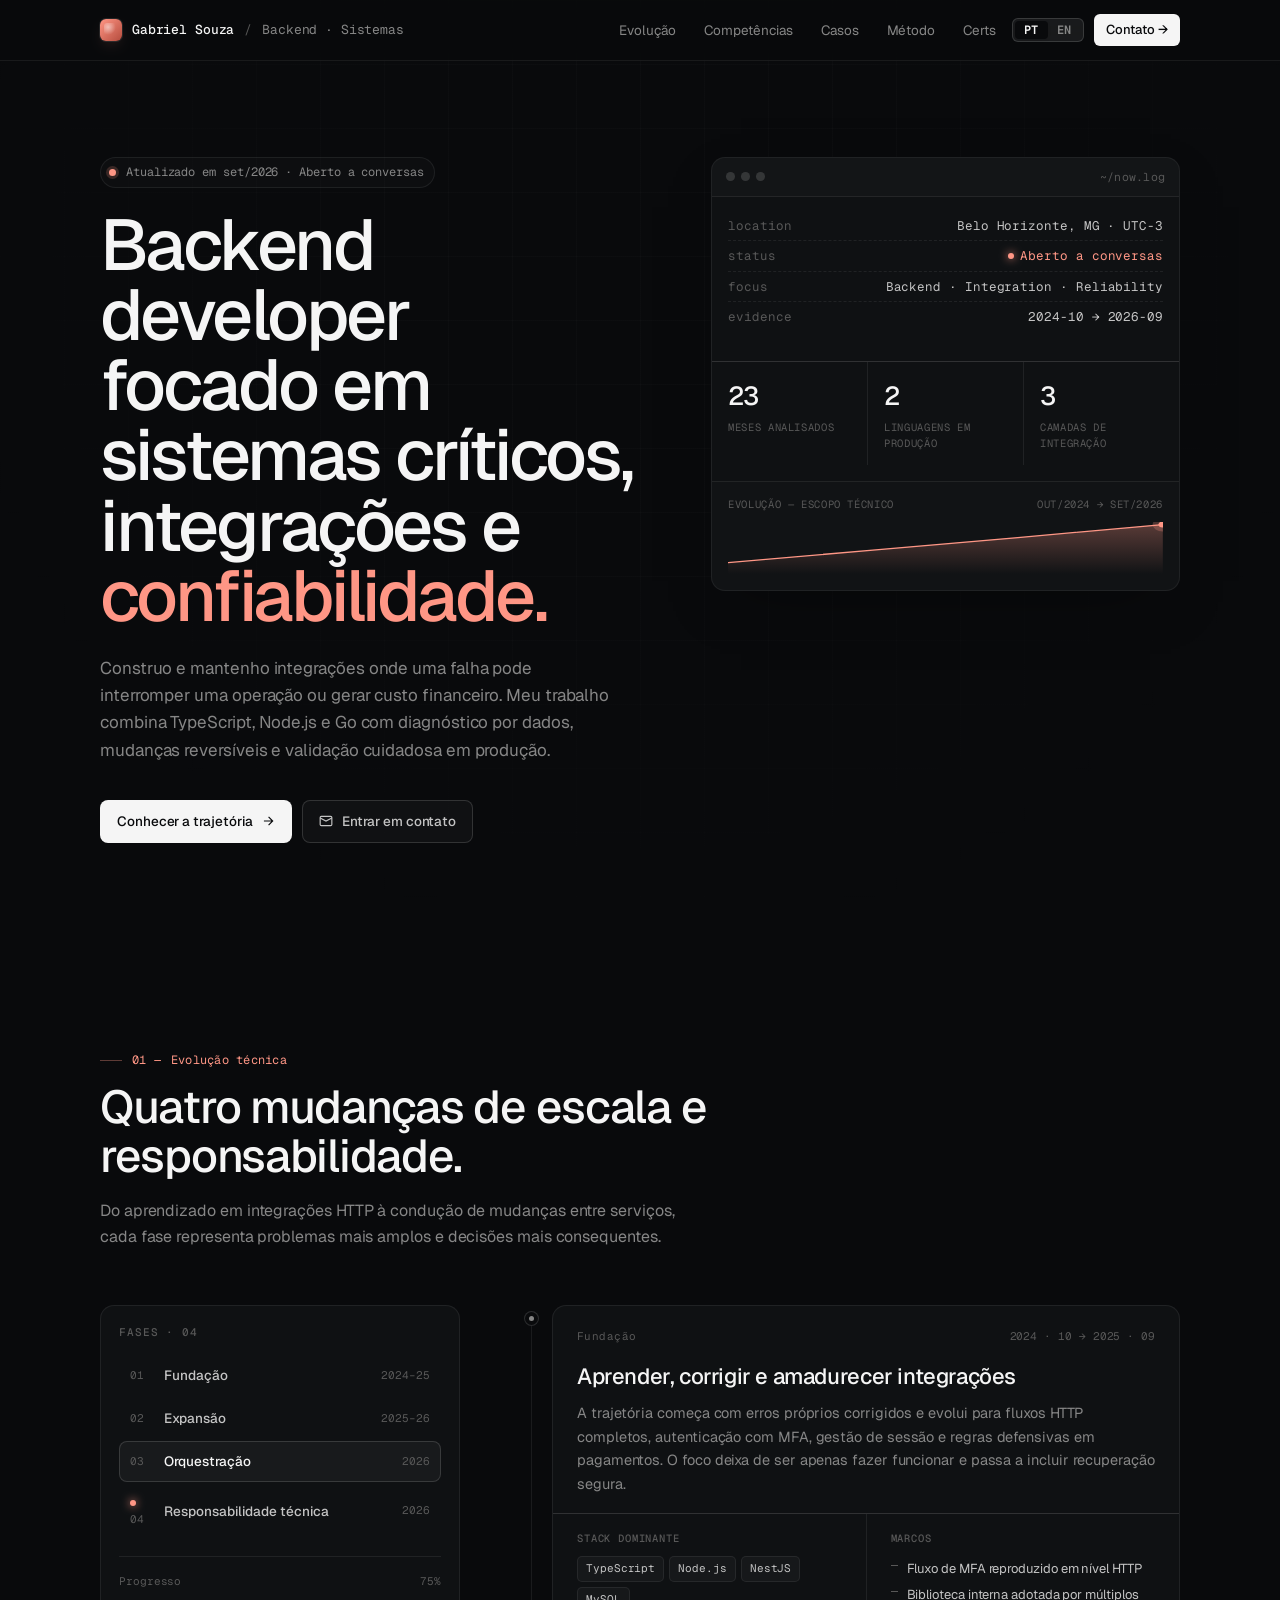
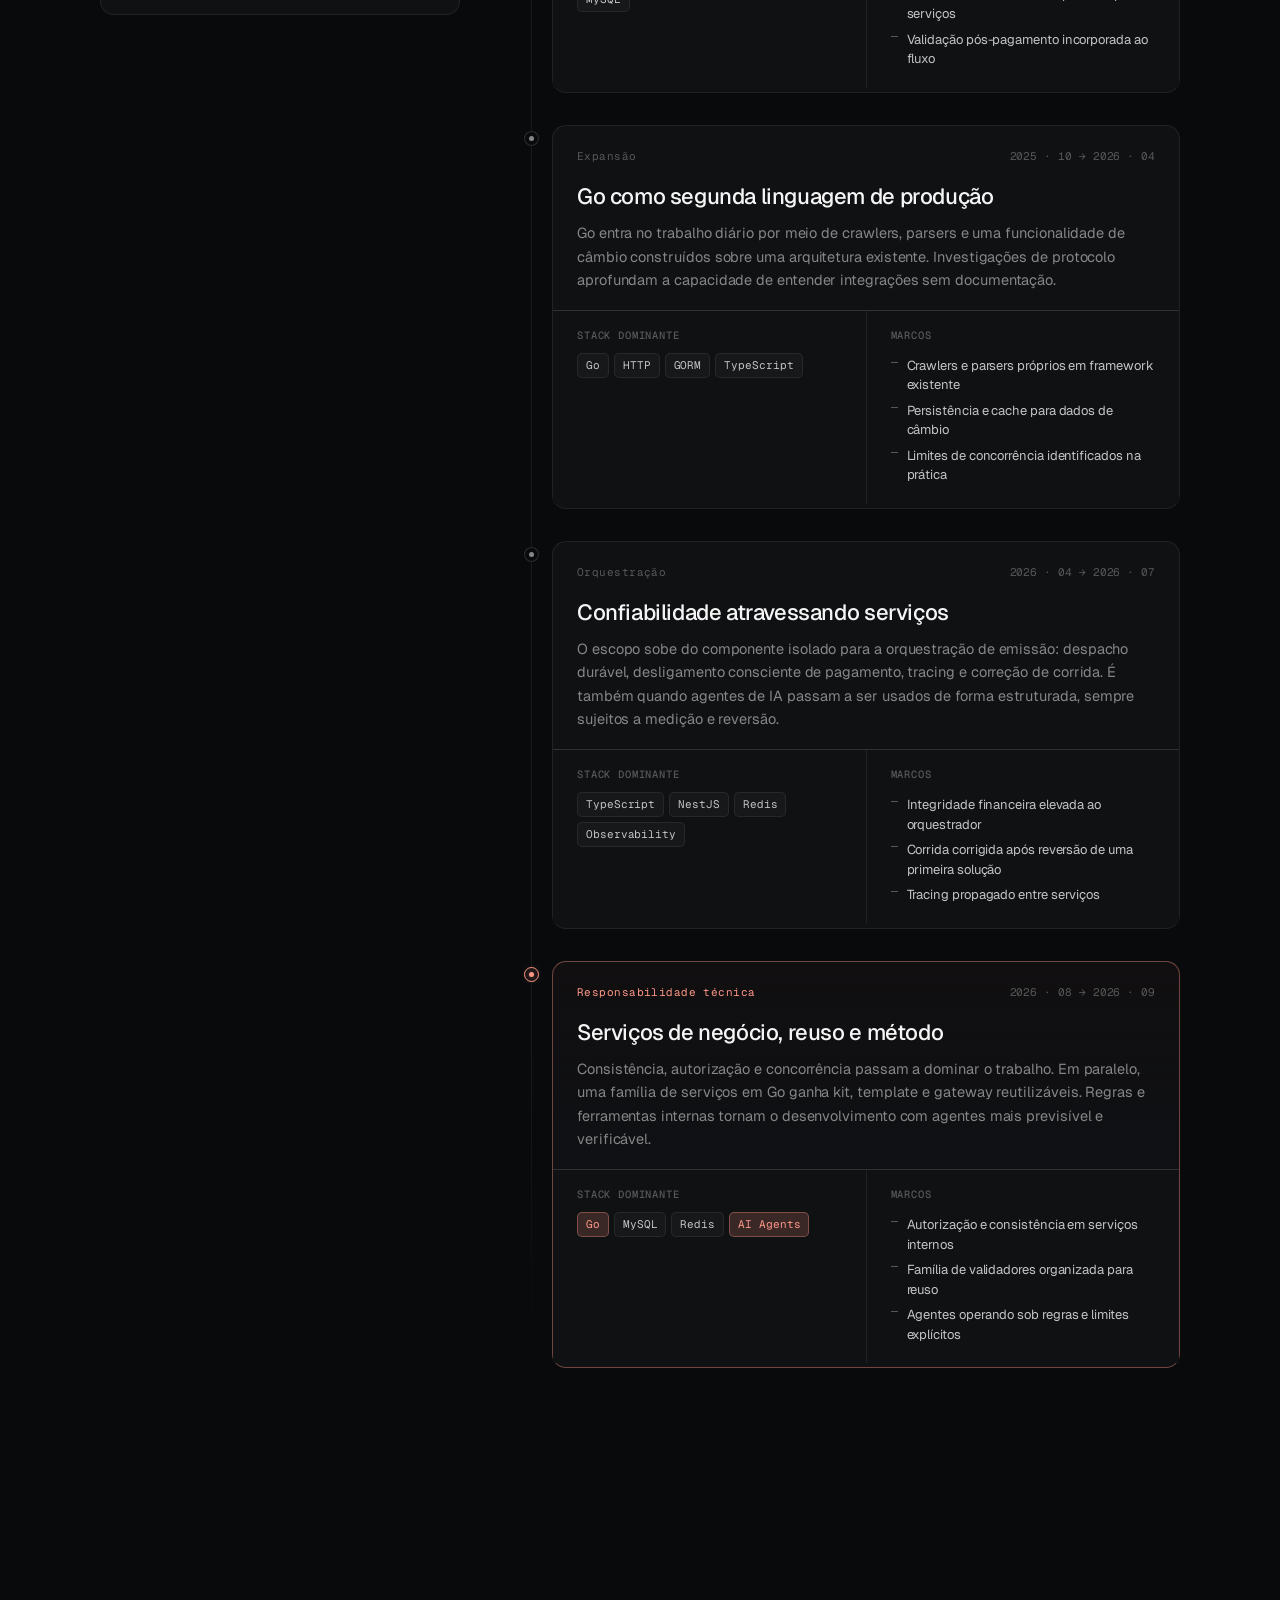
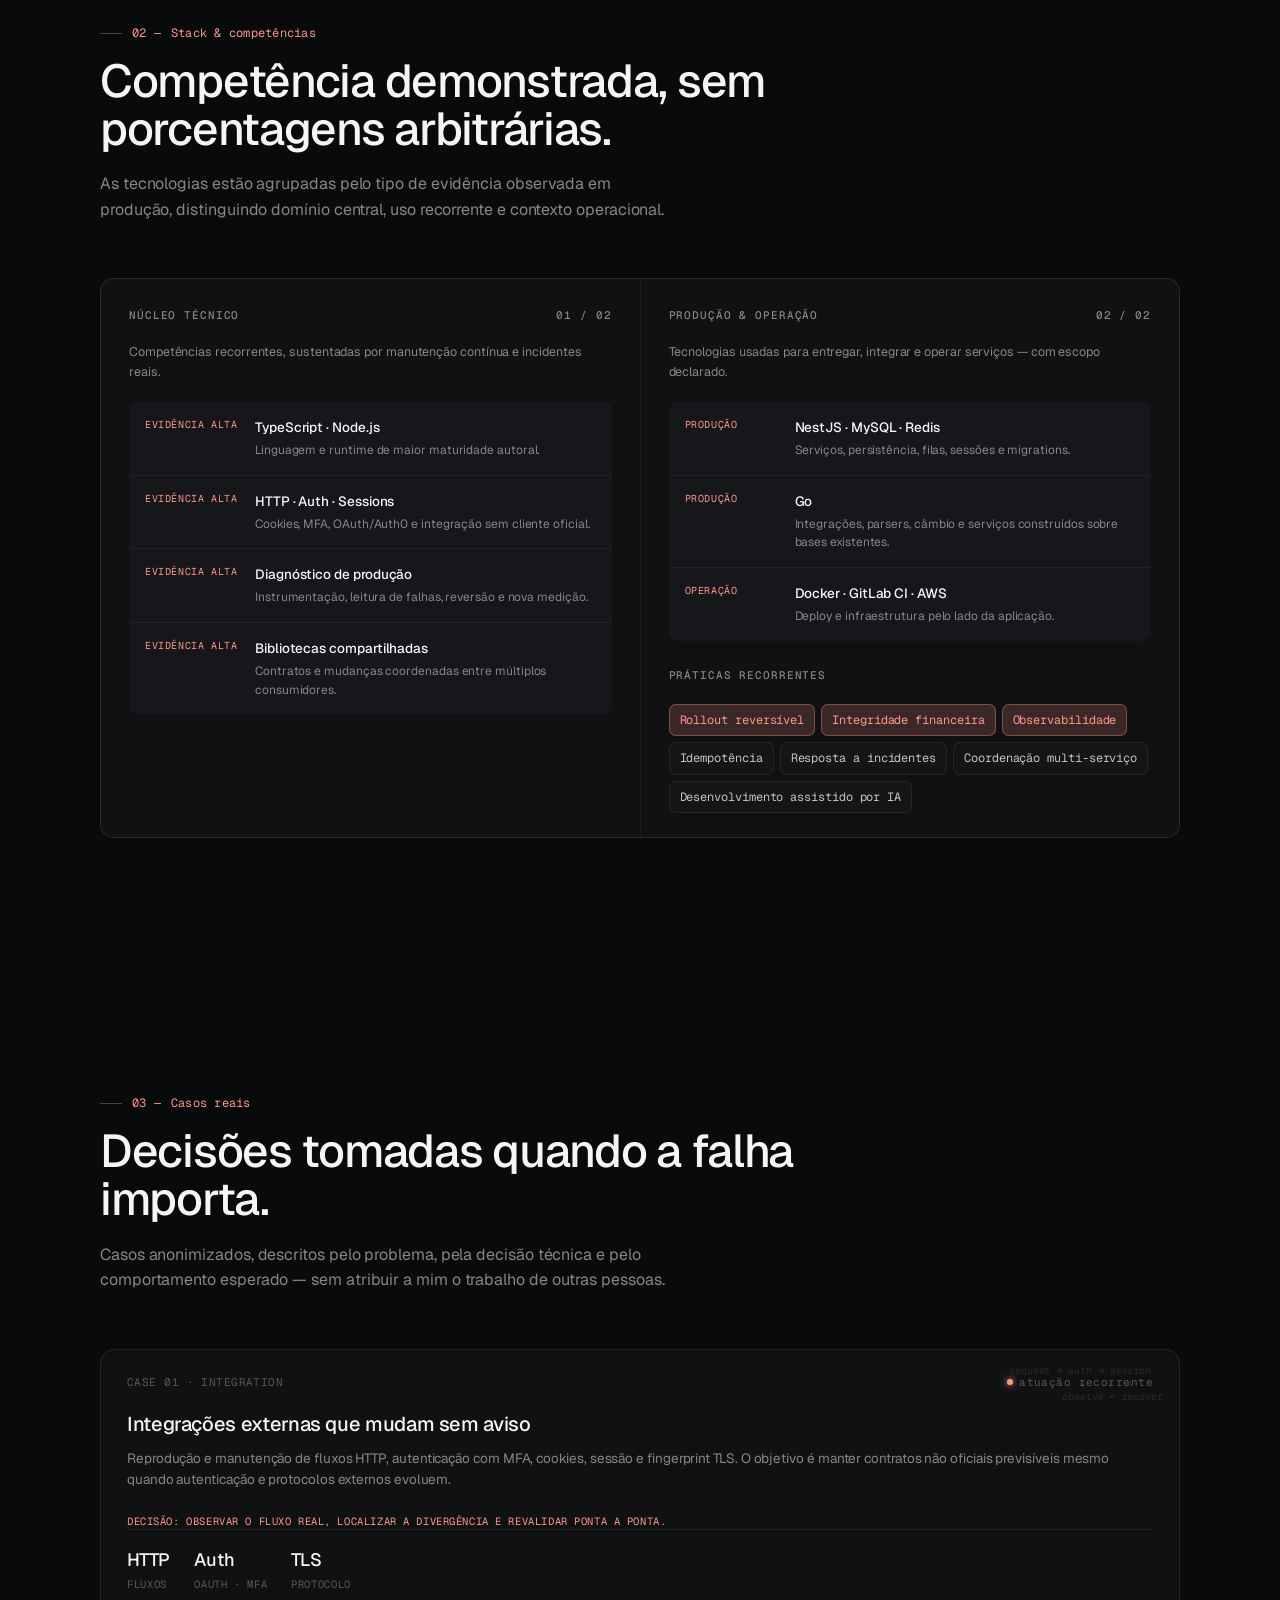
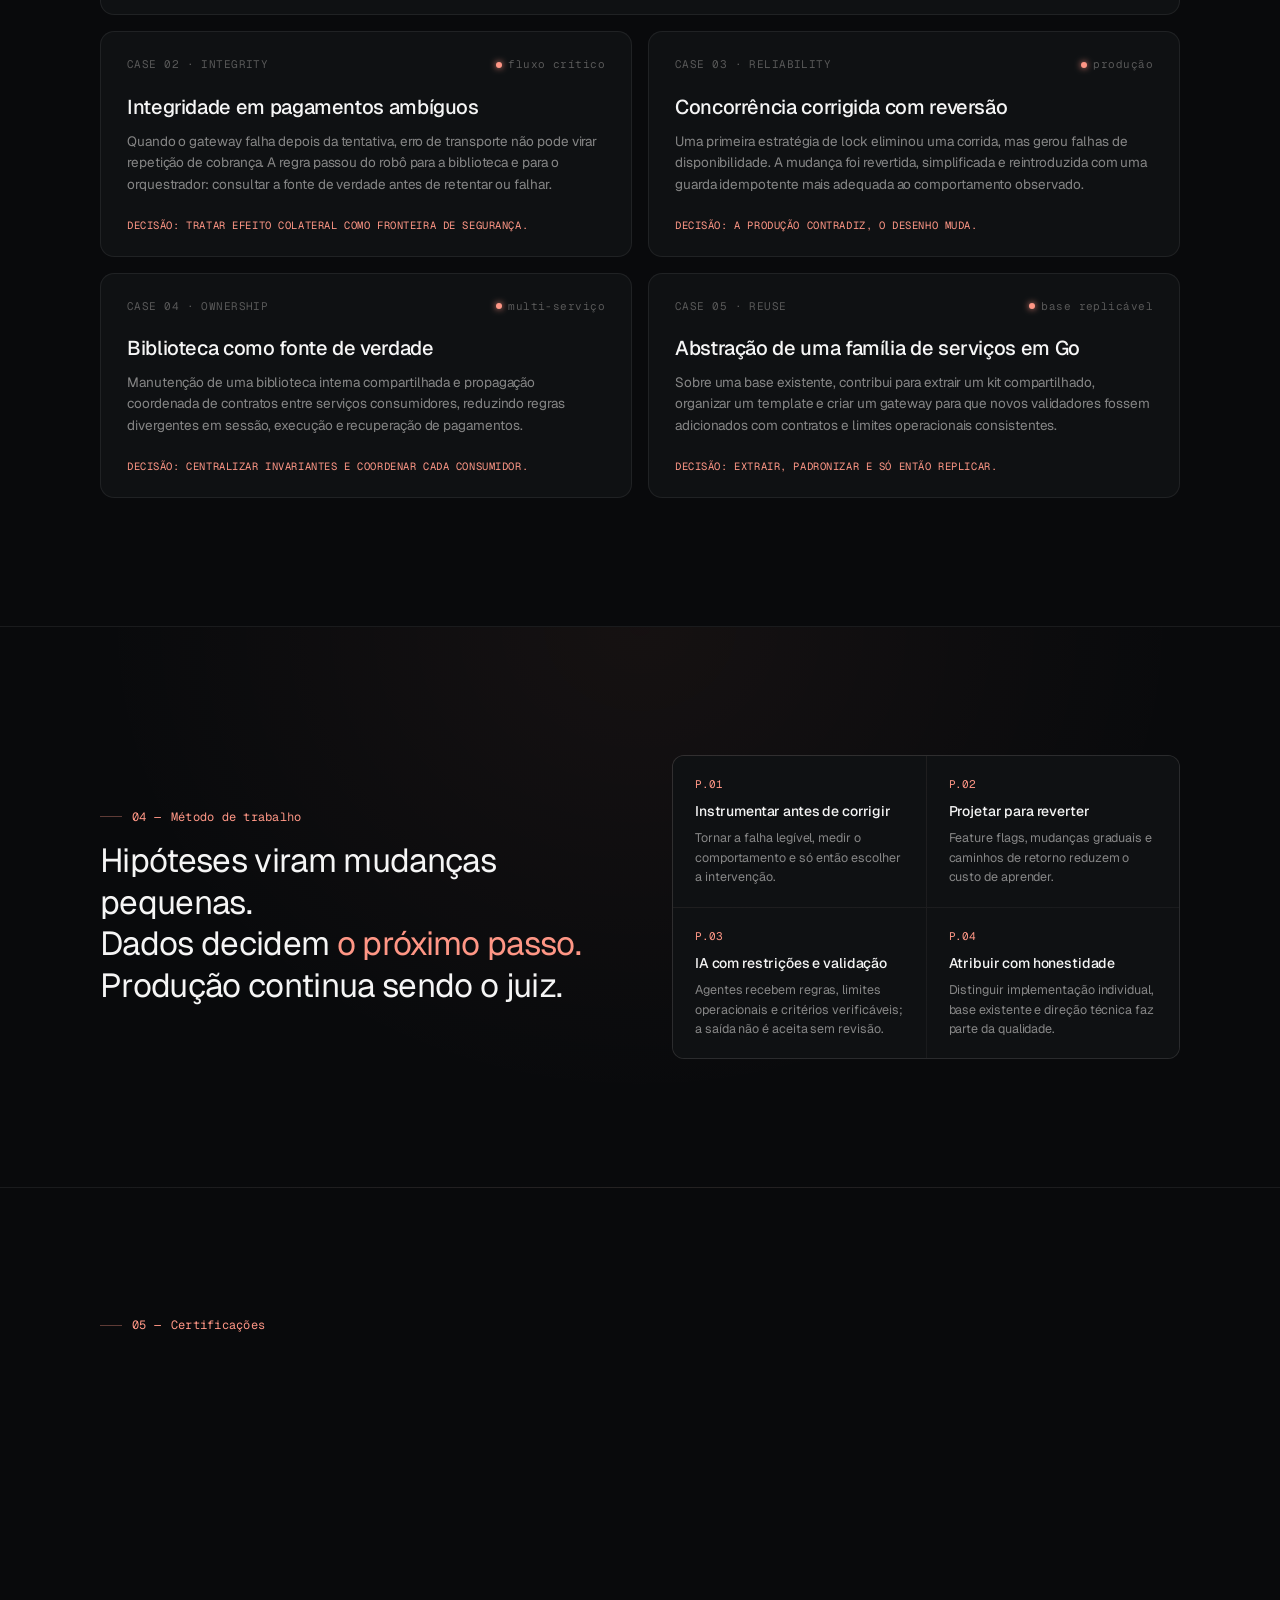
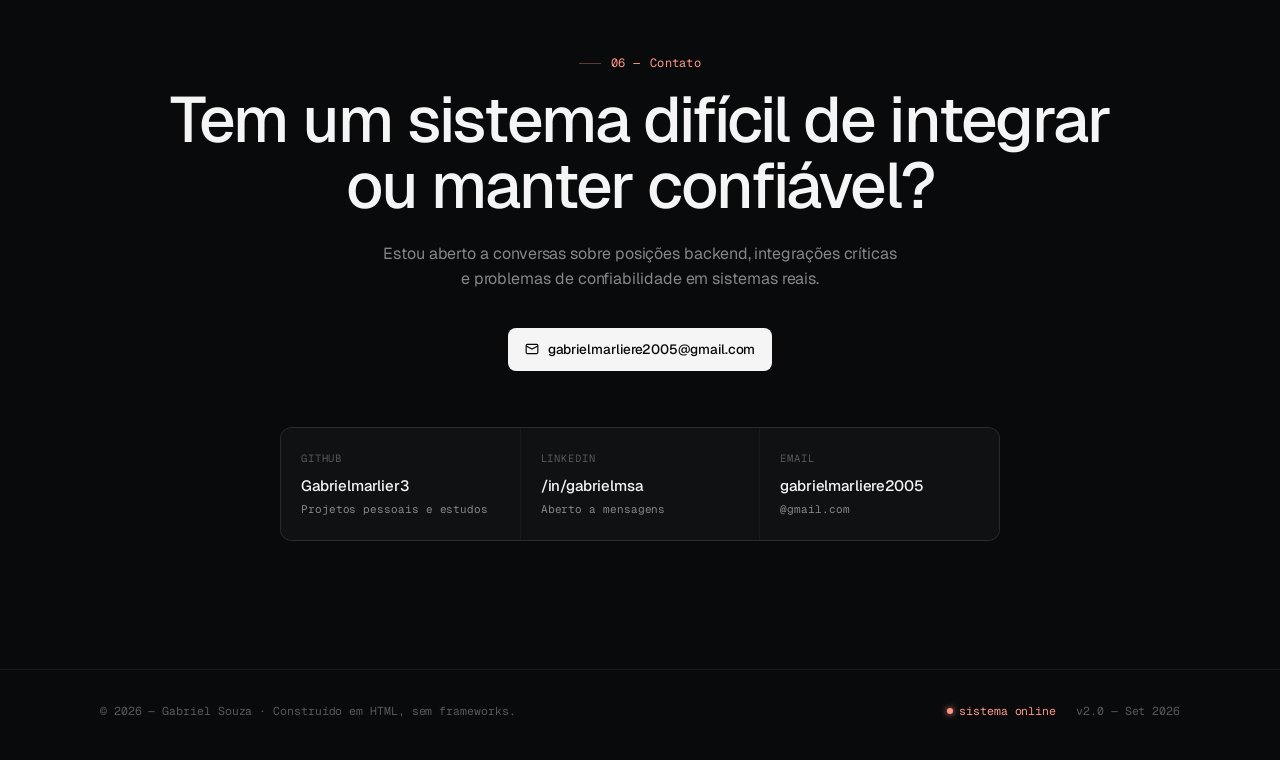
==== index.html @ c2cd9ac7 "Refresh portfolio with audited backend profile" ====
<!doctype html>
<html lang="pt-BR">
<head>
<meta charset="utf-8" />
<meta name="viewport" content="width=device-width, initial-scale=1" />
<title>Gabriel Souza — Backend Developer · Sistemas Críticos</title>
<meta id="meta-description" name="description" content="Backend developer focado em sistemas críticos, integrações HTTP, confiabilidade operacional e serviços em TypeScript, Node.js e Go." />
<link rel="canonical" href="https://www.marliere.dev/" />
<meta property="og:type" content="website" />
<meta property="og:url" content="https://www.marliere.dev/" />
<meta id="og-title" property="og:title" content="Gabriel Souza — Backend Developer · Sistemas Críticos" />
<meta id="og-description" property="og:description" content="Integrações críticas, confiabilidade operacional e sistemas backend em produção." />
<meta name="twitter:card" content="summary" />
<meta id="twitter-title" name="twitter:title" content="Gabriel Souza — Backend Developer · Sistemas Críticos" />
<meta id="twitter-description" name="twitter:description" content="Integrações críticas, confiabilidade operacional e sistemas backend em produção." />
<script type="application/ld+json">
{
  "@context": "https://schema.org",
  "@type": "Person",
  "name": "Gabriel Souza",
  "url": "https://www.marliere.dev/",
  "jobTitle": "Backend Developer",
  "sameAs": [
    "https://github.com/Gabrielmarlier3",
    "https://www.linkedin.com/in/gabrielmsa"
  ],
  "knowsAbout": [
    "Backend systems",
    "TypeScript",
    "Node.js",
    "Go",
    "HTTP integrations",
    "Operational reliability"
  ]
}
</script>

<link rel="preconnect" href="https://fonts.googleapis.com">
<link rel="preconnect" href="https://fonts.gstatic.com" crossorigin>
<link href="https://fonts.googleapis.com/css2?family=Geist:wght@300;400;500;600;700&family=Geist+Mono:wght@400;500&display=swap" rel="stylesheet">

<style>
  :root {
    --accent-h: 155;
    --accent: oklch(0.78 0.13 var(--accent-h));
    --accent-dim: oklch(0.78 0.13 var(--accent-h) / 0.18);
    --accent-line: oklch(0.78 0.13 var(--accent-h) / 0.35);

    --bg: oklch(0.145 0.005 260);
    --bg-2: oklch(0.175 0.006 260);
    --panel: oklch(0.205 0.007 260);
    --panel-hi: oklch(0.235 0.008 260);
    --line: oklch(1 0 0 / 0.07);
    --line-hi: oklch(1 0 0 / 0.14);

    --fg: oklch(0.97 0 0);
    --fg-2: oklch(0.82 0 0);
    --fg-3: oklch(0.62 0 0);
    --fg-4: oklch(0.46 0 0);

    --sans: 'Geist', ui-sans-serif, system-ui, sans-serif;
    --mono: 'Geist Mono', ui-monospace, monospace;

    --density: 1;
  }

  * { box-sizing: border-box; }
  html, body { margin: 0; padding: 0; background: var(--bg); color: var(--fg); font-family: var(--sans); -webkit-font-smoothing: antialiased; }
  body { font-size: 15px; line-height: 1.55; font-weight: 400; letter-spacing: -0.005em; }

  /* Grain + faint grid */
  body::before {
    content: '';
    position: fixed; inset: 0;
    background-image:
      linear-gradient(to right, oklch(1 0 0 / 0.018) 1px, transparent 1px),
      linear-gradient(to bottom, oklch(1 0 0 / 0.018) 1px, transparent 1px);
    background-size: 64px 64px;
    pointer-events: none; z-index: 1;
    mask-image: radial-gradient(ellipse at 50% 30%, black 30%, transparent 80%);
  }

  a { color: inherit; text-decoration: none; }
  button { font-family: inherit; }

  .container { max-width: 1160px; margin: 0 auto; padding: 0 40px; position: relative; z-index: 2; }

  /* ---------- NAV ---------- */
  .nav {
    position: sticky; top: 0; z-index: 50;
    backdrop-filter: blur(16px) saturate(140%);
    -webkit-backdrop-filter: blur(16px) saturate(140%);
    background: oklch(0.145 0.005 260 / 0.72);
    border-bottom: 1px solid var(--line);
  }
  .nav-inner {
    display: flex; align-items: center; justify-content: space-between;
    height: 60px;
  }
  .brand {
    display: flex; align-items: center; gap: 10px;
    font-family: var(--mono); font-size: 13px; letter-spacing: -0.01em;
  }
  .brand-mark {
    width: 22px; height: 22px; border-radius: 6px;
    background: linear-gradient(135deg, var(--accent), oklch(0.55 0.14 var(--accent-h)));
    position: relative;
    box-shadow: 0 0 0 1px oklch(1 0 0 / 0.1), 0 6px 14px -4px var(--accent-dim);
  }
  .brand-mark::after {
    content: ''; position: absolute; inset: 4px;
    border-radius: 3px;
    background: radial-gradient(circle at 30% 30%, oklch(1 0 0 / 0.5), transparent 55%);
  }
  .brand-name { color: var(--fg); font-weight: 500; }
  .brand-sep { color: var(--fg-4); }
  .brand-role { color: var(--fg-3); }

  .nav-links {
    display: flex; gap: 4px; align-items: center;
    font-size: 13.5px; color: var(--fg-3);
  }
  .nav-links a {
    padding: 6px 12px; border-radius: 6px;
    transition: color 120ms, background 120ms;
  }
  .nav-links a:hover { color: var(--fg); background: var(--line); }
  .nav-cta {
    display: inline-flex; align-items: center; gap: 8px;
    padding: 7px 13px; border-radius: 7px;
    background: var(--fg); color: var(--bg);
    font-size: 13px; font-weight: 500;
    transition: transform 120ms, background 120ms;
  }
  .nav-cta:hover { background: oklch(0.92 0 0); }
  .nav-lang { display: flex; align-items: center; gap: 0; background: var(--line); border: 1px solid var(--line-hi); border-radius: 6px; padding: 2px; margin-right: 6px; }
  .nav-lang-btn { padding: 3px 9px; border-radius: 4px; font-size: 12px; font-weight: 600; font-family: var(--mono); color: var(--fg-3); background: none; border: none; cursor: pointer; transition: all 120ms; letter-spacing: 0.04em; line-height: 1; }
  .nav-lang-btn:hover { color: var(--fg); }
  .nav-lang-btn.active { background: var(--bg); color: var(--fg); box-shadow: 0 1px 3px oklch(0 0 0 / 0.12); }

  /* ---------- HERO ---------- */
  .hero { padding: 96px 0 80px; position: relative; }
  .hero-grid {
    display: grid; grid-template-columns: 1.15fr 1fr; gap: 72px; align-items: start;
  }

  .eyebrow {
    display: inline-flex; align-items: center; gap: 10px;
    font-family: var(--mono); font-size: 12px; color: var(--fg-3);
    padding: 5px 10px 5px 8px; border: 1px solid var(--line); border-radius: 999px;
    background: oklch(1 0 0 / 0.02);
  }
  .eyebrow .dot {
    width: 7px; height: 7px; border-radius: 50%; background: var(--accent);
    box-shadow: 0 0 0 3px var(--accent-dim);
    animation: pulse 2.4s ease-in-out infinite;
  }
  @keyframes pulse {
    0%, 100% { box-shadow: 0 0 0 3px var(--accent-dim); }
    50% { box-shadow: 0 0 0 6px oklch(0.78 0.13 var(--accent-h) / 0.08); }
  }

  h1.hero-title {
    font-size: clamp(44px, 5.6vw, 76px);
    line-height: 0.98;
    letter-spacing: -0.035em;
    font-weight: 500;
    margin: 22px 0 24px;
    color: var(--fg);
  }
  h1.hero-title .accent { color: var(--accent); }

  .hero-sub {
    font-size: 17px; line-height: 1.6; color: var(--fg-3); max-width: 520px;
    margin: 0 0 36px;
  }

  .hero-actions { display: flex; gap: 10px; flex-wrap: wrap; }
  .btn {
    display: inline-flex; align-items: center; gap: 9px;
    padding: 10px 16px; border-radius: 8px;
    font-size: 13.5px; font-weight: 500;
    transition: transform 120ms, background 120ms, border-color 120ms;
    cursor: pointer; border: 1px solid transparent;
  }
  .btn-primary { background: var(--fg); color: var(--bg); }
  .btn-primary:hover { background: oklch(0.92 0 0); }
  .btn-ghost { background: oklch(1 0 0 / 0.03); border-color: var(--line-hi); color: var(--fg-2); }
  .btn-ghost:hover { background: oklch(1 0 0 / 0.06); color: var(--fg); }
  .btn svg { width: 14px; height: 14px; }

  /* Hero side panel - "live status" terminal */
  .status-card {
    background: var(--bg-2);
    border: 1px solid var(--line);
    border-radius: 14px;
    padding: 0;
    overflow: hidden;
    font-family: var(--mono);
    font-size: 12.5px;
    color: var(--fg-3);
    box-shadow: 0 20px 60px -30px oklch(0 0 0 / 0.5);
  }
  .status-head {
    display: flex; align-items: center; justify-content: space-between;
    padding: 10px 14px;
    border-bottom: 1px solid var(--line);
    background: oklch(1 0 0 / 0.015);
  }
  .status-head .lights { display: flex; gap: 6px; }
  .status-head .lights i { width: 9px; height: 9px; border-radius: 50%; background: var(--line-hi); display: block; }
  .status-head .title { color: var(--fg-4); font-size: 11.5px; letter-spacing: 0.02em; }
  .status-body { padding: 14px 16px 16px; }
  .status-line { display: flex; justify-content: space-between; padding: 5px 0; }
  .status-line + .status-line { border-top: 1px dashed var(--line); }
  .status-line .k { color: var(--fg-4); }
  .status-line .v { color: var(--fg-2); }
  .status-line .v.live { color: var(--accent); display: inline-flex; align-items: center; gap: 6px; }
  .status-line .v.live::before { content: ''; width: 6px; height: 6px; border-radius: 50%; background: var(--accent); box-shadow: 0 0 8px var(--accent); }

  .status-metrics {
    display: grid; grid-template-columns: 1fr 1fr 1fr; gap: 1px;
    background: var(--line);
    margin-top: 14px; border-top: 1px solid var(--line);
  }
  .metric { background: var(--bg-2); padding: 14px 16px; }
  .metric .num { font-family: var(--sans); font-size: 26px; font-weight: 500; color: var(--fg); letter-spacing: -0.02em; }
  .metric .lbl { font-family: var(--mono); font-size: 10.5px; color: var(--fg-4); text-transform: uppercase; letter-spacing: 0.06em; margin-top: 2px; }

  /* spark visualization embedded in card */
  .spark {
    margin-top: 16px;
    padding: 14px 16px 16px;
    border-top: 1px solid var(--line);
    background: oklch(1 0 0 / 0.01);
  }
  .spark .lbl { font-family: var(--mono); font-size: 10.5px; color: var(--fg-4); text-transform: uppercase; letter-spacing: 0.06em; margin-bottom: 10px; display: flex; justify-content: space-between; }
  .spark svg { width: 100%; height: 52px; display: block; }

  /* ---------- SECTION ---------- */
  section { padding: 96px 0; position: relative; }
  .section-head { margin-bottom: 56px; max-width: 720px; }
  .section-eyebrow { font-family: var(--mono); font-size: 12px; color: var(--accent); letter-spacing: 0.02em; margin-bottom: 14px; display: flex; align-items: center; gap: 10px; }
  .section-eyebrow::before { content: ''; width: 22px; height: 1px; background: var(--accent-line); }
  .section-title {
    font-size: clamp(32px, 3.6vw, 46px);
    font-weight: 500; letter-spacing: -0.028em; line-height: 1.05;
    margin: 0 0 18px;
  }
  .section-sub { font-size: 16px; color: var(--fg-3); max-width: 580px; line-height: 1.6; margin: 0; }

  .section-divider {
    border: none; height: 1px; background: var(--line); margin: 0;
    position: relative; overflow: visible;
  }
  .section-divider::before {
    content: ''; position: absolute; left: 50%; top: -3px; width: 7px; height: 7px;
    border-radius: 50%; background: var(--accent); transform: translateX(-50%);
    box-shadow: 0 0 0 4px var(--bg), 0 0 0 5px var(--line);
  }

  /* ---------- TIMELINE ---------- */
  .timeline-wrap {
    display: grid; grid-template-columns: 360px 1fr; gap: 64px; align-items: start;
    position: relative;
  }
  /* sticky left rail: progress + legend */
  .tl-rail {
    position: sticky; top: 100px;
    padding: 0;
  }
  .tl-rail-inner {
    background: var(--bg-2);
    border: 1px solid var(--line);
    border-radius: 14px;
    padding: 18px;
  }
  .tl-rail h4 {
    font-family: var(--mono); font-size: 11px; text-transform: uppercase; letter-spacing: 0.08em;
    color: var(--fg-4); margin: 0 0 14px; font-weight: 500;
  }
  .tl-phases { display: flex; flex-direction: column; gap: 2px; }
  .tl-phase-mini {
    display: flex; align-items: center; gap: 12px;
    padding: 9px 10px; border-radius: 8px;
    width: 100%; background: transparent; color: inherit; font: inherit; text-align: left;
    cursor: pointer;
    transition: background 120ms;
    border: 1px solid transparent;
  }
  .tl-phase-mini:hover { background: oklch(1 0 0 / 0.03); }
  .tl-phase-mini.active { background: oklch(1 0 0 / 0.04); border-color: var(--line-hi); }
  .tl-phase-mini .idx {
    font-family: var(--mono); font-size: 11px; color: var(--fg-4);
    width: 22px;
  }
  .tl-phase-mini .ttl {
    font-size: 13.5px; color: var(--fg-2); font-weight: 500; flex: 1;
  }
  .tl-phase-mini.active .ttl { color: var(--fg); }
  .tl-phase-mini .yr { font-family: var(--mono); font-size: 11px; color: var(--fg-4); }
  .tl-phase-mini.current .idx::before {
    content: ''; display: inline-block; width: 6px; height: 6px; border-radius: 50%;
    background: var(--accent); margin-right: 6px; box-shadow: 0 0 8px var(--accent);
  }

  .tl-progress {
    margin-top: 18px; padding-top: 16px; border-top: 1px solid var(--line);
    display: flex; justify-content: space-between; font-family: var(--mono); font-size: 11px; color: var(--fg-4);
  }
  .tl-progress .bar {
    height: 2px; background: var(--line); border-radius: 2px;
    margin-top: 10px; overflow: hidden; position: relative;
    grid-column: 1 / -1;
  }
  .tl-progress-wrap { display: grid; grid-template-columns: 1fr 1fr; row-gap: 6px; column-gap: 8px; }
  .tl-progress .bar span {
    display: block; height: 100%; background: var(--accent);
    width: calc(var(--progress, 80) * 1%);
    transition: width 300ms ease;
  }

  /* right column: the actual timeline */
  .tl-main { position: relative; padding-left: 28px; }
  .tl-main::before {
    content: ''; position: absolute; left: 7px; top: 8px; bottom: 8px; width: 1px;
    background: linear-gradient(to bottom,
      var(--line) 0%,
      var(--line) 80%,
      transparent 100%
    );
  }
  .tl-entry {
    position: relative;
    padding-bottom: 32px;
  }
  .tl-entry:last-child { padding-bottom: 0; }

  .tl-node {
    position: absolute; left: -28px; top: 6px;
    width: 15px; height: 15px; border-radius: 50%;
    background: var(--bg);
    border: 1px solid var(--line-hi);
    display: flex; align-items: center; justify-content: center;
    z-index: 2;
  }
  .tl-node::after {
    content: ''; width: 5px; height: 5px; border-radius: 50%; background: var(--fg-3);
  }
  .tl-entry.current .tl-node { border-color: var(--accent); }
  .tl-entry.current .tl-node::after { background: var(--accent); box-shadow: 0 0 8px var(--accent); }
  .tl-entry.future .tl-node { border-style: dashed; border-color: var(--line-hi); }
  .tl-entry.future .tl-node::after { background: transparent; }

  .tl-card {
    background: var(--bg-2);
    border: 1px solid var(--line);
    border-radius: 14px;
    padding: 22px 24px 4px;
    transition: border-color 160ms, background 160ms, transform 160ms;
  }
  .tl-entry.current .tl-card {
    border-color: oklch(0.78 0.13 var(--accent-h) / 0.4);
    background: linear-gradient(180deg, oklch(0.78 0.13 var(--accent-h) / 0.04), var(--bg-2) 40%);
  }
  .tl-entry:hover .tl-card { border-color: var(--line-hi); }

  .tl-head {
    display: flex; align-items: flex-start; justify-content: space-between; gap: 16px;
    margin-bottom: 14px;
  }
  .tl-phase-tag {
    font-family: var(--mono); font-size: 11px; color: var(--fg-4);
    letter-spacing: 0.04em;
  }
  .tl-entry.current .tl-phase-tag { color: var(--accent); }
  .tl-date {
    font-family: var(--mono); font-size: 11px; color: var(--fg-4);
    white-space: nowrap;
  }
  .tl-title {
    font-size: 22px; font-weight: 500; letter-spacing: -0.018em; color: var(--fg);
    margin: 0 0 8px;
  }
  .tl-body {
    font-size: 14.5px; color: var(--fg-3); line-height: 1.62;
    margin: 0 0 18px; max-width: 640px;
  }

  .tl-meta {
    display: grid; grid-template-columns: 1fr 1fr; gap: 1px;
    background: var(--line);
    margin: 0 -24px;
    border-top: 1px solid var(--line);
  }
  .tl-meta > div {
    background: var(--bg-2);
    padding: 16px 24px;
  }
  .tl-meta h5 {
    font-family: var(--mono); font-size: 10.5px; color: var(--fg-4);
    text-transform: uppercase; letter-spacing: 0.08em;
    margin: 0 0 10px; font-weight: 500;
  }
  .tl-stack { display: flex; flex-wrap: wrap; gap: 5px; }
  .tl-chip {
    font-family: var(--mono); font-size: 11px; color: var(--fg-2);
    padding: 3px 8px; border-radius: 5px;
    background: oklch(1 0 0 / 0.03); border: 1px solid var(--line);
  }
  .tl-entry.current .tl-chip.hot { color: var(--accent); border-color: var(--accent-line); background: var(--accent-dim); }

  .tl-milestones { list-style: none; padding: 0; margin: 0; font-size: 13px; color: var(--fg-2); }
  .tl-milestones li { padding: 3px 0 3px 16px; position: relative; line-height: 1.5; }
  .tl-milestones li::before {
    content: ''; position: absolute; left: 0; top: 9px; width: 7px; height: 1px; background: var(--fg-4);
  }

  /* git-graph style variant */
  [data-tl-style="graph"] .tl-main { padding-left: 56px; }
  [data-tl-style="graph"] .tl-main::before { left: 18px; }
  [data-tl-style="graph"] .tl-node { left: -46px; }
  [data-tl-style="graph"] .tl-entry::after {
    content: ''; position: absolute; left: -39px; top: 13px;
    width: 28px; height: 1px; background: var(--line-hi);
  }
  [data-tl-style="graph"] .tl-entry:nth-child(even)::after { background: var(--accent-line); }

  /* constellation variant: entries staggered */
  [data-tl-style="constellation"] .tl-entry:nth-child(even) { margin-left: 48px; }

  /* ---------- COMPETENCIES ---------- */
  .comp-grid {
    display: grid; grid-template-columns: 1fr 1fr; gap: 1px;
    background: var(--line);
    border: 1px solid var(--line);
    border-radius: 14px;
    overflow: hidden;
  }
  .comp-col { background: var(--bg-2); padding: 28px 28px 24px; }
  .comp-col h4 {
    font-family: var(--mono); font-size: 11px; color: var(--fg-4);
    text-transform: uppercase; letter-spacing: 0.08em; margin: 0 0 20px; font-weight: 500;
    display: flex; align-items: center; justify-content: space-between;
  }
  .comp-col h4 span { color: var(--fg-3); }

  .comp-list { display: flex; flex-direction: column; gap: 14px; }
  .comp-row {
    display: grid; grid-template-columns: 150px 1fr 44px; gap: 16px; align-items: center;
  }
  .comp-name { font-size: 13.5px; color: var(--fg); font-weight: 500; }
  .comp-bar { height: 4px; background: var(--line); border-radius: 3px; overflow: hidden; position: relative; }
  .comp-bar i {
    position: absolute; inset: 0 auto 0 0; display: block;
    background: var(--fg-2); border-radius: 3px;
    transform-origin: left center;
  }
  .comp-row.hero .comp-bar i { background: var(--accent); box-shadow: 0 0 12px var(--accent-dim); }
  .comp-pct { font-family: var(--mono); font-size: 11px; color: var(--fg-4); text-align: right; }
  .comp-summary { color: var(--fg-3); font-size: 12.5px; line-height: 1.6; margin: -2px 0 20px; }
  .evidence-list { display: flex; flex-direction: column; gap: 1px; background: var(--line); border-radius: 10px; overflow: hidden; }
  .evidence-item { display: grid; grid-template-columns: 96px 1fr; gap: 14px; align-items: start; background: var(--panel); padding: 15px 16px; }
  .evidence-level { font-family: var(--mono); font-size: 10px; line-height: 1.6; color: var(--accent); text-transform: uppercase; letter-spacing: 0.06em; }
  .evidence-content strong { display: block; color: var(--fg); font-size: 13.5px; font-weight: 500; margin-bottom: 3px; }
  .evidence-content span { display: block; color: var(--fg-3); font-size: 12px; line-height: 1.55; }

  .comp-cloud {
    display: flex; flex-wrap: wrap; gap: 6px;
  }
  .comp-cloud .tag {
    font-family: var(--mono); font-size: 12px; color: var(--fg-2);
    padding: 6px 10px; border-radius: 7px;
    background: oklch(1 0 0 / 0.02); border: 1px solid var(--line);
    transition: all 140ms;
  }
  .comp-cloud .tag:hover { border-color: var(--line-hi); color: var(--fg); background: oklch(1 0 0 / 0.05); }
  .comp-cloud .tag.sm { font-size: 11px; color: var(--fg-3); padding: 5px 9px; }
  .comp-cloud .tag.accent { border-color: var(--accent-line); color: var(--accent); background: var(--accent-dim); }

  /* ---------- PROJECTS ---------- */
  .proj-grid {
    display: grid; grid-template-columns: repeat(2, 1fr); gap: 16px;
  }
  .proj-card {
    background: var(--bg-2);
    border: 1px solid var(--line);
    border-radius: 14px;
    padding: 24px 26px 22px;
    position: relative;
    overflow: hidden;
    transition: border-color 160ms, transform 160ms;
  }
  .proj-card:hover { border-color: var(--line-hi); }
  .proj-card.span-2 { grid-column: span 2; }

  .proj-kicker {
    display: flex; justify-content: space-between; align-items: center;
    font-family: var(--mono); font-size: 11px; color: var(--fg-4);
    letter-spacing: 0.04em; margin-bottom: 18px;
  }
  .proj-kicker .status {
    display: inline-flex; align-items: center; gap: 6px;
  }
  .proj-kicker .status::before { content: ''; width: 6px; height: 6px; border-radius: 50%; background: var(--accent); box-shadow: 0 0 6px var(--accent); }
  .proj-kicker .status.archived::before { background: var(--fg-4); box-shadow: none; }
  .proj-title {
    font-size: 20px; font-weight: 500; letter-spacing: -0.018em; margin: 0 0 8px; color: var(--fg);
    display: flex; justify-content: space-between; align-items: flex-start; gap: 12px;
  }
  .proj-desc {
    font-size: 13.5px; color: var(--fg-3); line-height: 1.6; margin: 0 0 22px;
  }
  .proj-decision { font-family: var(--mono); font-size: 10.5px; color: var(--accent); text-transform: uppercase; letter-spacing: 0.055em; margin-top: 18px; }
  .proj-stats {
    display: flex; gap: 24px;
    padding-top: 16px; border-top: 1px solid var(--line);
  }
  .proj-stats div { display: flex; flex-direction: column; gap: 2px; }
  .proj-stats .n { font-size: 18px; color: var(--fg); font-weight: 500; letter-spacing: -0.01em; }
  .proj-stats .l { font-family: var(--mono); font-size: 10.5px; color: var(--fg-4); text-transform: uppercase; letter-spacing: 0.06em; }

  /* ASCII/monospace visual placeholder for projects */
  .proj-viz {
    position: absolute; right: 16px; top: 14px;
    font-family: var(--mono); font-size: 10px; color: var(--fg-4);
    line-height: 1.3; opacity: 0.35;
    white-space: pre;
    pointer-events: none;
  }

  /* ---------- PHILOSOPHY ---------- */
  .philo {
    border-top: 1px solid var(--line); border-bottom: 1px solid var(--line);
    padding: 88px 0;
    background:
      radial-gradient(ellipse at 50% 0%, oklch(0.78 0.13 var(--accent-h) / 0.05), transparent 60%),
      var(--bg);
  }
  .philo-grid {
    display: grid; grid-template-columns: 1fr 1fr; gap: 64px; align-items: center;
  }
  .philo-quote {
    font-size: clamp(26px, 2.6vw, 36px); line-height: 1.25; letter-spacing: -0.02em;
    color: var(--fg); font-weight: 400; margin: 0;
  }
  .philo-quote .accent { color: var(--accent); }

  .principles { display: grid; grid-template-columns: 1fr 1fr; gap: 1px; background: var(--line); border: 1px solid var(--line); border-radius: 12px; overflow: hidden; }
  .principle { background: var(--bg-2); padding: 20px 22px; }
  .principle .num { font-family: var(--mono); font-size: 11px; color: var(--accent); margin-bottom: 8px; }
  .principle h5 { font-size: 14px; font-weight: 500; color: var(--fg); margin: 0 0 6px; letter-spacing: -0.01em; }
  .principle p { font-size: 12.5px; color: var(--fg-3); margin: 0; line-height: 1.55; }

  /* ---------- CERTIFICATIONS ---------- */
  .cert-grid { display: flex; flex-wrap: wrap; gap: 24px; align-items: flex-start; }

  /* ---------- CTA ---------- */
  .cta {
    padding: 120px 0 80px; text-align: center;
  }
  .cta h2 {
    font-size: clamp(40px, 5vw, 64px); font-weight: 500; letter-spacing: -0.03em; line-height: 1.03;
    margin: 0 0 22px;
  }
  .cta p { font-size: 16px; color: var(--fg-3); max-width: 520px; margin: 0 auto 36px; line-height: 1.6; }
  .cta-actions { display: inline-flex; gap: 10px; flex-wrap: wrap; justify-content: center; }

  .cta-channels {
    margin-top: 56px;
    display: grid; grid-template-columns: repeat(3, 1fr); gap: 1px;
    background: var(--line); border: 1px solid var(--line); border-radius: 12px; overflow: hidden;
    max-width: 720px; margin-left: auto; margin-right: auto;
  }
  .channel { background: var(--bg-2); padding: 22px 20px; text-align: left; transition: background 160ms; cursor: pointer; }
  .channel:hover { background: var(--panel); }
  .channel .lbl { font-family: var(--mono); font-size: 10.5px; color: var(--fg-4); text-transform: uppercase; letter-spacing: 0.08em; margin-bottom: 8px; }
  .channel .val { font-size: 15px; color: var(--fg); font-weight: 500; letter-spacing: -0.01em; }
  .channel .sub { font-family: var(--mono); font-size: 11px; color: var(--fg-3); margin-top: 4px; }

  /* ---------- FOOTER ---------- */
  footer {
    border-top: 1px solid var(--line);
    padding: 32px 0 40px;
    font-family: var(--mono); font-size: 11.5px; color: var(--fg-4);
  }
  .footer-inner { display: flex; justify-content: space-between; align-items: center; flex-wrap: wrap; gap: 16px; }
  .footer-meta { display: flex; gap: 20px; align-items: center; }
  .footer-meta .live { color: var(--accent); display: inline-flex; align-items: center; gap: 6px; }
  .footer-meta .live::before { content: ''; width: 6px; height: 6px; border-radius: 50%; background: var(--accent); box-shadow: 0 0 6px var(--accent); }

  /* ---------- TWEAKS PANEL ---------- */
  .tweaks-panel {
    position: fixed; right: 20px; bottom: 20px; z-index: 100;
    width: 280px;
    background: var(--bg-2);
    border: 1px solid var(--line-hi);
    border-radius: 14px;
    box-shadow: 0 20px 60px -20px oklch(0 0 0 / 0.6);
    padding: 14px 16px 16px;
    font-family: var(--sans);
    display: none;
  }
  .tweaks-panel.on { display: block; }
  .tweaks-panel h6 { font-family: var(--mono); font-size: 11px; color: var(--fg-4); text-transform: uppercase; letter-spacing: 0.08em; margin: 0 0 10px; font-weight: 500; display: flex; justify-content: space-between; }
  .tweaks-panel h6 .close { cursor: pointer; color: var(--fg-4); }
  .tw-row { margin-bottom: 14px; }
  .tw-row:last-child { margin-bottom: 0; }
  .tw-row .tw-lbl { font-size: 11.5px; color: var(--fg-3); margin-bottom: 7px; display: flex; justify-content: space-between; font-family: var(--mono); }
  .tw-opts { display: flex; gap: 4px; }
  .tw-opts button {
    flex: 1; padding: 6px 8px; background: oklch(1 0 0 / 0.02); border: 1px solid var(--line);
    color: var(--fg-3); border-radius: 6px; font-size: 11.5px; cursor: pointer;
    transition: all 120ms;
  }
  .tw-opts button:hover { color: var(--fg); border-color: var(--line-hi); }
  .tw-opts button.on { background: oklch(1 0 0 / 0.07); color: var(--fg); border-color: var(--line-hi); }
  .tw-hue { display: flex; gap: 6px; }
  .tw-hue button { width: 22px; height: 22px; border-radius: 50%; border: 2px solid transparent; cursor: pointer; padding: 0; }
  .tw-hue button.on { border-color: var(--fg); }

  /* Scroll reveal */
  .reveal { opacity: 0; transform: translateY(16px); transition: opacity 700ms ease, transform 700ms ease; }
  .reveal.in { opacity: 1; transform: none; }

  :focus-visible { outline: 2px solid var(--accent); outline-offset: 4px; }
  .skip-link {
    position: fixed; top: 10px; left: 10px; z-index: 200;
    padding: 8px 12px; border-radius: 6px; background: var(--accent); color: var(--bg);
    font-family: var(--mono); font-size: 12px; transform: translateY(-160%);
  }
  .skip-link:focus { transform: translateY(0); }

  @media (prefers-reduced-motion: reduce) {
    html { scroll-behavior: auto; }
    *, *::before, *::after { animation-duration: 0.01ms !important; animation-iteration-count: 1 !important; transition-duration: 0.01ms !important; }
    .reveal { opacity: 1; transform: none; }
  }

  @media (max-width: 960px) {
    .container { padding: 0 24px; }
    .hero-grid, .timeline-wrap, .philo-grid { grid-template-columns: 1fr; gap: 40px; }
    .tl-rail { position: static; }
    .proj-grid, .comp-grid, .principles, .cta-channels { grid-template-columns: 1fr; }
    .proj-card.span-2 { grid-column: auto; }
    .evidence-item { grid-template-columns: 1fr; gap: 5px; }
    .nav-links a:not(.nav-cta) { display: none; }
    .nav-lang { display: flex; }
  }
</style>
</head>
<body>

<a class="skip-link" href="#main" data-i18n="a11y.skip">Pular para o conteúdo</a>

<script>
  // Editable defaults
  window.__TWEAKS = /*EDITMODE-BEGIN*/{
    "accentHue": 30,
    "density": "loose",
    "timelineStyle": "spine",
    "language": "pt"
  }/*EDITMODE-END*/;
</script>

<nav class="nav" aria-label="Navegação principal">
  <div class="container nav-inner">
    <a class="brand" href="#">
      <span class="brand-mark"></span>
      <span class="brand-name">Gabriel Souza</span>
      <span class="brand-sep">/</span>
      <span class="brand-role" data-i18n="role">Backend · Sistemas</span>
    </a>
    <div class="nav-links">
      <a href="#evolution" data-i18n="nav.evolution">Evolução</a>
      <a href="#stack" data-i18n="nav.stack">Competências</a>
      <a href="#projects" data-i18n="nav.projects">Casos</a>
      <a href="#method" data-i18n="nav.method">Método</a>
      <a href="#certifications" data-i18n="nav.certifications">Certs</a>
      <div class="nav-lang" id="nav-lang">
        <button class="nav-lang-btn active" data-l="pt" aria-label="Exibir site em português">PT</button>
        <button class="nav-lang-btn" data-l="en" aria-label="Show site in English">EN</button>
      </div>
      <a class="nav-cta" href="#contact" data-i18n="nav.cta">Contato →</a>
    </div>
  </div>
</nav>

<main id="main">
<!-- HERO -->
<header class="hero">
  <div class="container hero-grid">
    <div>
      <span class="eyebrow">
        <span class="dot"></span>
        <span data-i18n="hero.eyebrow">Atualizado em set/2026 · Aberto a conversas</span>
      </span>
      <h1 class="hero-title">
        <span data-i18n="hero.title1">Backend developer</span><br>
        <span class="serif" data-i18n="hero.title2">focado em</span>
        <span data-i18n="hero.title3">sistemas críticos,</span><br>
        <span data-i18n="hero.title4">integrações e</span>
        <span class="accent" data-i18n="hero.title5">confiabilidade.</span>
      </h1>
      <p class="hero-sub" data-i18n="hero.sub">
        Construo e mantenho integrações onde uma falha pode interromper uma operação
        ou gerar custo financeiro. Meu trabalho combina TypeScript, Node.js e Go com
        diagnóstico por dados, mudanças reversíveis e validação cuidadosa em produção.
      </p>
      <div class="hero-actions">
        <a class="btn btn-primary" href="#evolution">
          <span data-i18n="hero.cta1">Conhecer a trajetória</span>
          <svg viewBox="0 0 24 24" fill="none" stroke="currentColor" stroke-width="2"><path d="M5 12h14M13 5l7 7-7 7"/></svg>
        </a>
        <a class="btn btn-ghost" href="#contact">
          <svg viewBox="0 0 24 24" fill="none" stroke="currentColor" stroke-width="2"><rect x="2" y="4" width="20" height="16" rx="2"/><path d="m22 7-10 5L2 7"/></svg>
          <span data-i18n="hero.cta2">Entrar em contato</span>
        </a>
      </div>
    </div>

    <aside class="status-card reveal">
      <div class="status-head">
        <div class="lights"><i></i><i></i><i></i></div>
        <div class="title">~/now.log</div>
      </div>
      <div class="status-body">
        <div class="status-line"><span class="k">location</span><span class="v">Belo Horizonte, MG · UTC-3</span></div>
        <div class="status-line"><span class="k">status</span><span class="v live" data-i18n="status.open">Aberto a conversas</span></div>
        <div class="status-line"><span class="k">focus</span><span class="v">Backend · Integration · Reliability</span></div>
        <div class="status-line"><span class="k">evidence</span><span class="v">2024-10 → 2026-09</span></div>
      </div>
      <div class="status-metrics">
        <div class="metric"><div class="num">23</div><div class="lbl" data-i18n="metric.months">meses analisados</div></div>
        <div class="metric"><div class="num">2</div><div class="lbl" data-i18n="metric.languages">linguagens em produção</div></div>
        <div class="metric"><div class="num">3</div><div class="lbl" data-i18n="metric.layers">camadas de integração</div></div>
      </div>
      <div class="spark">
        <div class="lbl"><span data-i18n="spark.label">Evolução — escopo técnico</span><span data-i18n="spark.range">out/2024 → set/2026</span></div>
        <svg id="spark" viewBox="0 0 300 52" preserveAspectRatio="none" role="img" aria-label="Progressão do escopo técnico em quatro fases"></svg>
      </div>
    </aside>
  </div>
</header>

<!-- EVOLUTION -->
<section id="evolution">
  <div class="container">
    <div class="section-head">
      <div class="section-eyebrow">01 — <span data-i18n="ev.eyebrow">Evolução técnica</span></div>
      <h2 class="section-title">
        <span data-i18n="ev.title1">Quatro mudanças</span>
        <span class="serif" data-i18n="ev.title2">de escala e responsabilidade.</span>
      </h2>
      <p class="section-sub" data-i18n="ev.sub">
        Do aprendizado em integrações HTTP à condução de mudanças entre serviços,
        cada fase representa problemas mais amplos e decisões mais consequentes.
      </p>
    </div>

    <div class="timeline-wrap" data-tl-style="spine" id="timeline">
      <!-- LEFT RAIL -->
      <aside class="tl-rail">
        <div class="tl-rail-inner">
          <h4><span data-i18n="rail.title">Fases</span> · 04</h4>
          <div class="tl-phases" id="tl-phases">
            <!-- populated by JS -->
          </div>
          <div class="tl-progress-wrap">
            <div class="tl-progress" style="grid-column:1/-1;">
              <span data-i18n="rail.prog">Progresso</span><span id="progress-num">25%</span>
            </div>
            <div class="bar"><span id="progress-bar" style="--progress:25;"></span></div>
          </div>
        </div>
      </aside>

      <!-- MAIN -->
      <div class="tl-main" id="tl-main">
        <!-- entries populated by JS -->
      </div>
    </div>
  </div>
</section>

<!-- COMPETENCIES -->
<section id="stack">
  <div class="container">
    <div class="section-head">
      <div class="section-eyebrow">02 — <span data-i18n="st.eyebrow">Stack & competências</span></div>
      <h2 class="section-title">
        <span data-i18n="st.title1">Competência demonstrada,</span>
        <span class="serif" data-i18n="st.title2">sem porcentagens arbitrárias.</span>
      </h2>
      <p class="section-sub" data-i18n="st.sub">
        As tecnologias estão agrupadas pelo tipo de evidência observada em produção,
        distinguindo domínio central, uso recorrente e contexto operacional.
      </p>
    </div>

    <div class="comp-grid">
      <div class="comp-col">
        <h4><span data-i18n="st.core">Núcleo técnico</span><span>01 / 02</span></h4>
        <p class="comp-summary" data-i18n="st.core.desc">Competências recorrentes, sustentadas por manutenção contínua e incidentes reais.</p>
        <div class="evidence-list">
          <div class="evidence-item"><div class="evidence-level" data-i18n="st.level.high">Evidência alta</div><div class="evidence-content"><strong>TypeScript · Node.js</strong><span data-i18n="st.ts.desc">Linguagem e runtime de maior maturidade autoral.</span></div></div>
          <div class="evidence-item"><div class="evidence-level" data-i18n="st.level.high">Evidência alta</div><div class="evidence-content"><strong>HTTP · Auth · Sessions</strong><span data-i18n="st.http.desc">Cookies, MFA, OAuth/Auth0 e integração sem cliente oficial.</span></div></div>
          <div class="evidence-item"><div class="evidence-level" data-i18n="st.level.high">Evidência alta</div><div class="evidence-content"><strong data-i18n="st.diag">Diagnóstico de produção</strong><span data-i18n="st.diag.desc">Instrumentação, leitura de falhas, reversão e nova medição.</span></div></div>
          <div class="evidence-item"><div class="evidence-level" data-i18n="st.level.high">Evidência alta</div><div class="evidence-content"><strong data-i18n="st.lib">Bibliotecas compartilhadas</strong><span data-i18n="st.lib.desc">Contratos e mudanças coordenadas entre múltiplos consumidores.</span></div></div>
        </div>
      </div>

      <div class="comp-col">
        <h4><span data-i18n="st.production">Produção & operação</span><span>02 / 02</span></h4>
        <p class="comp-summary" data-i18n="st.production.desc">Tecnologias usadas para entregar, integrar e operar serviços — com escopo declarado.</p>
        <div class="evidence-list" style="margin-bottom:26px;">
          <div class="evidence-item"><div class="evidence-level" data-i18n="st.level.production">Produção</div><div class="evidence-content"><strong>NestJS · MySQL · Redis</strong><span data-i18n="st.backend.desc">Serviços, persistência, filas, sessões e migrations.</span></div></div>
          <div class="evidence-item"><div class="evidence-level" data-i18n="st.level.production">Produção</div><div class="evidence-content"><strong>Go</strong><span data-i18n="st.go.desc">Integrações, parsers, câmbio e serviços construídos sobre bases existentes.</span></div></div>
          <div class="evidence-item"><div class="evidence-level" data-i18n="st.level.operation">Operação</div><div class="evidence-content"><strong>Docker · GitLab CI · AWS</strong><span data-i18n="st.ops.desc">Deploy e infraestrutura pelo lado da aplicação.</span></div></div>
        </div>

        <h4 style="margin-top:8px;"><span data-i18n="st.practice">Práticas recorrentes</span><span></span></h4>
        <div class="comp-cloud">
          <span class="tag accent" data-i18n="st.tag.rollout">Rollout reversível</span>
          <span class="tag accent" data-i18n="st.tag.integrity">Integridade financeira</span>
          <span class="tag accent" data-i18n="st.tag.observability">Observabilidade</span>
          <span class="tag" data-i18n="st.tag.idempotency">Idempotência</span>
          <span class="tag" data-i18n="st.tag.incident">Resposta a incidentes</span>
          <span class="tag" data-i18n="st.tag.multiservice">Coordenação multi-serviço</span>
          <span class="tag" data-i18n="st.tag.ai">Desenvolvimento assistido por IA</span>
        </div>
      </div>
    </div>
  </div>
</section>

<!-- PROJECTS -->
<section id="projects">
  <div class="container">
    <div class="section-head">
      <div class="section-eyebrow">03 — <span data-i18n="pr.eyebrow">Casos reais</span></div>
      <h2 class="section-title">
        <span data-i18n="pr.title1">Decisões tomadas</span>
        <span class="serif" data-i18n="pr.title2">quando a falha importa.</span>
      </h2>
      <p class="section-sub" data-i18n="pr.sub">
        Casos anonimizados, descritos pelo problema, pela decisão técnica e pelo
        comportamento esperado — sem atribuir a mim o trabalho de outras pessoas.
      </p>
    </div>

    <div class="proj-grid">
      <article class="proj-card span-2">
        <div class="proj-viz">request → auth → session
            ↓       ↓
         observe ← recover</div>
        <div class="proj-kicker">
          <span>CASE 01 · INTEGRATION</span>
          <span class="status" data-i18n="pr.status.recurring">atuação recorrente</span>
        </div>
        <h3 class="proj-title">
          <span data-i18n="pr.c1.t">Integrações externas que mudam sem aviso</span>
        </h3>
        <p class="proj-desc" data-i18n="pr.c1.d">
          Reprodução e manutenção de fluxos HTTP, autenticação com MFA, cookies,
          sessão e fingerprint TLS. O objetivo é manter contratos não oficiais
          previsíveis mesmo quando autenticação e protocolos externos evoluem.
        </p>
        <div class="proj-decision" data-i18n="pr.c1.decision">Decisão: observar o fluxo real, localizar a divergência e revalidar ponta a ponta.</div>
        <div class="proj-stats">
          <div><span class="n">HTTP</span><span class="l" data-i18n="pr.c1.flow">fluxos</span></div>
          <div><span class="n">Auth</span><span class="l">OAuth · MFA</span></div>
          <div><span class="n">TLS</span><span class="l" data-i18n="pr.c1.protocol">protocolo</span></div>
        </div>
      </article>

      <article class="proj-card">
        <div class="proj-kicker">
          <span>CASE 02 · INTEGRITY</span>
          <span class="status" data-i18n="pr.status.critical">fluxo crítico</span>
        </div>
        <h3 class="proj-title">
          <span data-i18n="pr.c2.t">Integridade em pagamentos ambíguos</span>
        </h3>
        <p class="proj-desc" data-i18n="pr.c2.d">
          Quando o gateway falha depois da tentativa, erro de transporte não pode virar
          repetição de cobrança. A regra passou do robô para a biblioteca e para o
          orquestrador: consultar a fonte de verdade antes de retentar ou falhar.
        </p>
        <div class="proj-decision" data-i18n="pr.c2.decision">Decisão: tratar efeito colateral como fronteira de segurança.</div>
      </article>

      <article class="proj-card">
        <div class="proj-kicker">
          <span>CASE 03 · RELIABILITY</span>
          <span class="status" data-i18n="pr.status.production">produção</span>
        </div>
        <h3 class="proj-title">
          <span data-i18n="pr.c3.t">Concorrência corrigida com reversão</span>
        </h3>
        <p class="proj-desc" data-i18n="pr.c3.d">
          Uma primeira estratégia de lock eliminou uma corrida, mas gerou falhas de
          disponibilidade. A mudança foi revertida, simplificada e reintroduzida com
          uma guarda idempotente mais adequada ao comportamento observado.
        </p>
        <div class="proj-decision" data-i18n="pr.c3.decision">Decisão: a produção contradiz, o desenho muda.</div>
      </article>

      <article class="proj-card">
        <div class="proj-kicker">
          <span>CASE 04 · OWNERSHIP</span>
          <span class="status" data-i18n="pr.status.shared">multi-serviço</span>
        </div>
        <h3 class="proj-title">
          <span data-i18n="pr.c4.t">Biblioteca como fonte de verdade</span>
        </h3>
        <p class="proj-desc" data-i18n="pr.c4.d">
          Manutenção de uma biblioteca interna compartilhada e propagação coordenada
          de contratos entre serviços consumidores, reduzindo regras divergentes em
          sessão, execução e recuperação de pagamentos.
        </p>
        <div class="proj-decision" data-i18n="pr.c4.decision">Decisão: centralizar invariantes e coordenar cada consumidor.</div>
      </article>

      <article class="proj-card">
        <div class="proj-kicker">
          <span>CASE 05 · REUSE</span>
          <span class="status" data-i18n="pr.status.replicable">base replicável</span>
        </div>
        <h3 class="proj-title">
          <span data-i18n="pr.c5.t">Abstração de uma família de serviços em Go</span>
        </h3>
        <p class="proj-desc" data-i18n="pr.c5.d">
          Sobre uma base existente, contribui para extrair um kit compartilhado,
          organizar um template e criar um gateway para que novos validadores fossem
          adicionados com contratos e limites operacionais consistentes.
        </p>
        <div class="proj-decision" data-i18n="pr.c5.decision">Decisão: extrair, padronizar e só então replicar.</div>
      </article>
    </div>
  </div>
</section>

<!-- METHOD -->
<section id="method" class="philo">
  <div class="container philo-grid">
    <div>
      <div class="section-eyebrow">04 — <span data-i18n="ph.eyebrow">Método de trabalho</span></div>
      <blockquote class="philo-quote">
        <span data-i18n="ph.q1">Hipóteses viram</span>
        <span class="serif" data-i18n="ph.q2">mudanças pequenas.</span><br>
        <span data-i18n="ph.q3">Dados decidem</span>
        <span class="accent" data-i18n="ph.q4">o próximo passo.</span><br>
        <span data-i18n="ph.q5">Produção continua sendo</span>
        <span class="serif" data-i18n="ph.q6">o juiz.</span>
      </blockquote>
    </div>

    <div class="principles">
      <div class="principle">
        <div class="num">P.01</div>
        <h5 data-i18n="ph.p1.t">Instrumentar antes de corrigir</h5>
        <p data-i18n="ph.p1.d">Tornar a falha legível, medir o comportamento e só então escolher a intervenção.</p>
      </div>
      <div class="principle">
        <div class="num">P.02</div>
        <h5 data-i18n="ph.p2.t">Projetar para reverter</h5>
        <p data-i18n="ph.p2.d">Feature flags, mudanças graduais e caminhos de retorno reduzem o custo de aprender.</p>
      </div>
      <div class="principle">
        <div class="num">P.03</div>
        <h5 data-i18n="ph.p3.t">IA com restrições e validação</h5>
        <p data-i18n="ph.p3.d">Agentes recebem regras, limites operacionais e critérios verificáveis; a saída não é aceita sem revisão.</p>
      </div>
      <div class="principle">
        <div class="num">P.04</div>
        <h5 data-i18n="ph.p4.t">Atribuir com honestidade</h5>
        <p data-i18n="ph.p4.d">Distinguir implementação individual, base existente e direção técnica faz parte da qualidade.</p>
      </div>
    </div>
  </div>
</section>

<!-- CERTIFICATIONS -->
<section id="certifications">
  <div class="container">
    <div class="section-head">
      <div class="section-eyebrow">05 — <span data-i18n="cert.eyebrow">Certificações</span></div>
    </div>
    <div class="cert-grid">
      <div data-iframe-width="150" data-iframe-height="270" data-share-badge-id="199df8f6-acbe-4152-be3c-9a14acc23b0a" data-share-badge-host="https://www.credly.com"></div>
    </div>
  </div>
</section>
<script type="text/javascript" async src="https://cdn.credly.com/assets/utilities/embed.js"></script>

<!-- CTA -->
<section id="contact" class="cta">
  <div class="container">
    <div class="section-eyebrow" style="justify-content:center;display:inline-flex;">06 — <span data-i18n="ct.eyebrow">Contato</span></div>
    <h2>
      <span data-i18n="ct.t1">Tem um sistema</span>
      <span class="serif" data-i18n="ct.t2">difícil de integrar</span><br>
      <span data-i18n="ct.t3">ou manter confiável?</span>
    </h2>
    <p data-i18n="ct.sub">
      Estou aberto a conversas sobre posições backend, integrações críticas e
      problemas de confiabilidade em sistemas reais.
    </p>
    <div class="cta-actions">
      <a href="mailto:gabrielmarliere2005@gmail.com" class="btn btn-primary">
        <svg viewBox="0 0 24 24" fill="none" stroke="currentColor" stroke-width="2"><rect x="2" y="4" width="20" height="16" rx="2"/><path d="m22 7-10 5L2 7"/></svg>
        gabrielmarliere2005@gmail.com
      </a>
    </div>

    <div class="cta-channels">
      <a class="channel" href="https://github.com/Gabrielmarlier3" target="_blank" rel="noopener">
        <div class="lbl">GITHUB</div>
        <div class="val">Gabrielmarlier3</div>
        <div class="sub" data-i18n="ch.gh">Projetos pessoais e estudos</div>
      </a>
      <a class="channel" href="https://www.linkedin.com/in/gabrielmsa" target="_blank" rel="noopener">
        <div class="lbl">LINKEDIN</div>
        <div class="val">/in/gabrielmsa</div>
        <div class="sub" data-i18n="ch.li">Aberto a mensagens</div>
      </a>
      <a class="channel" href="mailto:gabrielmarliere2005@gmail.com">
        <div class="lbl">EMAIL</div>
        <div class="val">gabrielmarliere2005</div>
        <div class="sub">@gmail.com</div>
      </a>
    </div>
  </div>
</section>
</main>

<footer>
  <div class="container footer-inner">
    <div>© 2026 — Gabriel Souza · <span data-i18n="f.built">Construído em HTML, sem frameworks.</span></div>
    <div class="footer-meta">
      <span class="live" data-i18n="f.live">sistema online</span>
      <span data-i18n="f.ver">v2.0 — Set 2026</span>
    </div>
  </div>
</footer>

<!-- TWEAKS PANEL -->
<aside class="tweaks-panel" id="tweaks">
  <h6><span>Tweaks</span><span class="close" id="tweaks-close">×</span></h6>

  <div class="tw-row">
    <div class="tw-lbl"><span>accent</span><span id="hue-val">155°</span></div>
    <div class="tw-hue" id="hue-picker">
      <button data-hue="155" style="background: oklch(0.78 0.13 155)"></button>
      <button data-hue="220" style="background: oklch(0.78 0.13 220)"></button>
      <button data-hue="265" style="background: oklch(0.78 0.13 265)"></button>
      <button data-hue="30"  style="background: oklch(0.78 0.13 30)"></button>
      <button data-hue="0"   style="background: oklch(0.78 0.13 0)"></button>
      <button data-hue="85"  style="background: oklch(0.78 0.13 85)"></button>
    </div>
  </div>

  <div class="tw-row">
    <div class="tw-lbl"><span>timeline</span></div>
    <div class="tw-opts" id="tl-style">
      <button data-style="spine">spine</button>
      <button data-style="graph">graph</button>
      <button data-style="constellation">stagger</button>
    </div>
  </div>

  <div class="tw-row">
    <div class="tw-lbl"><span>density</span></div>
    <div class="tw-opts" id="density">
      <button data-d="compact">compact</button>
      <button data-d="regular">regular</button>
      <button data-d="loose">loose</button>
    </div>
  </div>

  <div class="tw-row">
    <div class="tw-lbl"><span>language</span></div>
    <div class="tw-opts" id="lang">
      <button data-l="pt">PT</button>
      <button data-l="en">EN</button>
    </div>
  </div>
</aside>

<script>
// ============ DATA ============
const PHASES = [
  {
    id: 'p1',
    phase: 'Fundação',
    phaseEn: 'Foundation',
    year: '2024–25',
    date: '2024 · 10 → 2025 · 09',
    title: 'Aprender, corrigir e amadurecer integrações',
    titleEn: 'Learning, correcting and maturing integrations',
    body: 'A trajetória começa com erros próprios corrigidos e evolui para fluxos HTTP completos, autenticação com MFA, gestão de sessão e regras defensivas em pagamentos. O foco deixa de ser apenas fazer funcionar e passa a incluir recuperação segura.',
    bodyEn: 'The journey starts with correcting my own mistakes and evolves into complete HTTP flows, MFA authentication, session management and defensive payment rules. The goal shifts from merely making things work to recovering safely.',
    stack: ['TypeScript', 'Node.js', 'NestJS', 'MySQL'],
    hot: ['TypeScript', 'Node.js'],
    milestones: [
      'Fluxo de MFA reproduzido em nível HTTP',
      'Biblioteca interna adotada por múltiplos serviços',
      'Validação pós-pagamento incorporada ao fluxo'
    ],
    milestonesEn: [
      'MFA flow reproduced at the HTTP level',
      'Internal library adopted by multiple services',
      'Post-payment verification built into the flow'
    ]
  },
  {
    id: 'p2',
    phase: 'Expansão',
    phaseEn: 'Expansion',
    year: '2025–26',
    date: '2025 · 10 → 2026 · 04',
    title: 'Go como segunda linguagem de produção',
    titleEn: 'Go as a second production language',
    body: 'Go entra no trabalho diário por meio de crawlers, parsers e uma funcionalidade de câmbio construídos sobre uma arquitetura existente. Investigações de protocolo aprofundam a capacidade de entender integrações sem documentação.',
    bodyEn: 'Go becomes part of daily work through crawlers, parsers and a currency feature built on an existing architecture. Protocol investigations deepen the ability to understand undocumented integrations.',
    stack: ['Go', 'HTTP', 'GORM', 'TypeScript'],
    hot: ['Go', 'HTTP'],
    milestones: [
      'Crawlers e parsers próprios em framework existente',
      'Persistência e cache para dados de câmbio',
      'Limites de concorrência identificados na prática'
    ],
    milestonesEn: [
      'Original crawlers and parsers within an existing framework',
      'Persistence and caching for currency data',
      'Concurrency limits identified in practice'
    ]
  },
  {
    id: 'p3',
    phase: 'Orquestração',
    phaseEn: 'Orchestration',
    year: '2026',
    date: '2026 · 04 → 2026 · 07',
    title: 'Confiabilidade atravessando serviços',
    titleEn: 'Reliability across services',
    body: 'O escopo sobe do componente isolado para a orquestração de emissão: despacho durável, desligamento consciente de pagamento, tracing e correção de corrida. É também quando agentes de IA passam a ser usados de forma estruturada, sempre sujeitos a medição e reversão.',
    bodyEn: 'The scope expands from isolated components to ticketing orchestration: durable dispatch, payment-aware shutdown, tracing and race-condition fixes. This is also when AI agents become part of a structured workflow, always subject to measurement and rollback.',
    stack: ['TypeScript', 'NestJS', 'Redis', 'Observability'],
    hot: ['NestJS', 'Observability'],
    milestones: [
      'Integridade financeira elevada ao orquestrador',
      'Corrida corrigida após reversão de uma primeira solução',
      'Tracing propagado entre serviços'
    ],
    milestonesEn: [
      'Financial integrity moved into the orchestrator',
      'Race condition fixed after rolling back the first solution',
      'Tracing propagated across services'
    ]
  },
  {
    id: 'p4',
    phase: 'Responsabilidade técnica',
    phaseEn: 'Technical ownership',
    year: '2026',
    date: '2026 · 08 → 2026 · 09',
    title: 'Serviços de negócio, reuso e método',
    titleEn: 'Business services, reuse and method',
    body: 'Consistência, autorização e concorrência passam a dominar o trabalho. Em paralelo, uma família de serviços em Go ganha kit, template e gateway reutilizáveis. Regras e ferramentas internas tornam o desenvolvimento com agentes mais previsível e verificável.',
    bodyEn: 'Consistency, authorization and concurrency become the dominant concerns. In parallel, a family of Go services gains a reusable kit, template and gateway. Internal rules and tools make agent-assisted development more predictable and verifiable.',
    stack: ['Go', 'MySQL', 'Redis', 'AI Agents'],
    hot: ['Go', 'AI Agents'],
    current: true,
    milestones: [
      'Autorização e consistência em serviços internos',
      'Família de validadores organizada para reuso',
      'Agentes operando sob regras e limites explícitos'
    ],
    milestonesEn: [
      'Authorization and consistency in internal services',
      'Validator family organized for reuse',
      'Agents operating under explicit rules and limits'
    ]
  }
];

// ============ I18N ============
const I18N = {
  en: {
    'a11y.skip': 'Skip to content',
    'role': 'Backend · Systems',
    'nav.evolution': 'Evolution',
    'nav.stack': 'Capabilities',
    'nav.projects': 'Cases',
    'nav.method': 'Method',
    'nav.certifications': 'Certs',
    'cert.eyebrow': 'Certifications',
    'nav.cta': 'Contact →',
    'hero.eyebrow': 'Updated Sep 2026 · Open to conversations',
    'hero.title1': 'Backend developer',
    'hero.title2': 'focused on',
    'hero.title3': 'critical systems,',
    'hero.title4': 'integrations and',
    'hero.title5': 'reliability.',
    'hero.sub': 'I build and maintain integrations where a failure can interrupt an operation or create direct financial cost. My work combines TypeScript, Node.js and Go with data-driven diagnosis, reversible changes and careful production validation.',
    'hero.cta1': 'Explore the journey',
    'hero.cta2': 'Get in touch',
    'status.open': 'Open to conversations',
    'metric.months': 'months reviewed',
    'metric.languages': 'production languages',
    'metric.layers': 'integration layers',
    'spark.label': 'Evolution — technical scope',
    'spark.range': 'Oct 2024 → Sep 2026',
    'ev.eyebrow': 'Technical evolution',
    'ev.title1': 'Four shifts',
    'ev.title2': 'in scope and responsibility.',
    'ev.sub': 'From learning HTTP integrations to driving changes across services, each phase represents broader problems and more consequential decisions.',
    'rail.title': 'Phases',
    'rail.prog': 'Progress',
    'st.eyebrow': 'Stack & capabilities',
    'st.title1': 'Demonstrated capability,',
    'st.title2': 'without arbitrary percentages.',
    'st.sub': 'Technologies are grouped by the kind of production evidence behind them, separating core expertise, recurring use and operational context.',
    'st.core': 'Technical core',
    'st.core.desc': 'Recurring capabilities supported by continuous maintenance and real incidents.',
    'st.production': 'Production & operations',
    'st.production.desc': 'Technologies used to deliver, integrate and operate services — with an explicit scope.',
    'st.level.high': 'High evidence',
    'st.level.production': 'Production',
    'st.level.operation': 'Operations',
    'st.ts.desc': 'The language and runtime with the strongest individual track record.',
    'st.http.desc': 'Cookies, MFA, OAuth/Auth0 and integrations without an official client.',
    'st.diag': 'Production diagnosis',
    'st.diag.desc': 'Instrumentation, failure analysis, rollback and renewed measurement.',
    'st.lib': 'Shared libraries',
    'st.lib.desc': 'Contracts and coordinated changes across multiple consumers.',
    'st.backend.desc': 'Services, persistence, queues, sessions and migrations.',
    'st.go.desc': 'Integrations, parsers, currency handling and services built on existing foundations.',
    'st.ops.desc': 'Deployment and infrastructure from the application side.',
    'st.practice': 'Recurring practices',
    'st.tag.rollout': 'Reversible rollout',
    'st.tag.integrity': 'Financial integrity',
    'st.tag.observability': 'Observability',
    'st.tag.idempotency': 'Idempotency',
    'st.tag.incident': 'Incident response',
    'st.tag.multiservice': 'Multi-service coordination',
    'st.tag.ai': 'AI-assisted development',
    'pr.eyebrow': 'Real cases',
    'pr.title1': 'Decisions made',
    'pr.title2': 'when failure matters.',
    'pr.sub': 'Anonymized cases described through the problem, the technical decision and the expected behavior — without taking credit for other people\'s work.',
    'pr.status.recurring': 'recurring work',
    'pr.status.critical': 'critical flow',
    'pr.status.production': 'production',
    'pr.status.shared': 'multi-service',
    'pr.status.replicable': 'replicable base',
    'pr.c1.t': 'External integrations that change without notice',
    'pr.c1.d': 'Reproducing and maintaining HTTP flows, MFA authentication, cookies, sessions and TLS fingerprints. The goal is to keep unofficial contracts predictable as external authentication and protocols evolve.',
    'pr.c1.decision': 'Decision: observe the real flow, locate the divergence and revalidate end to end.',
    'pr.c1.flow': 'flows',
    'pr.c1.protocol': 'protocol',
    'pr.c2.t': 'Integrity under ambiguous payments',
    'pr.c2.d': 'When the gateway fails after an attempt, a transport error cannot become a repeated charge. The rule moved from the automation to the shared library and orchestrator: query the source of truth before retrying or failing.',
    'pr.c2.decision': 'Decision: treat side effects as a safety boundary.',
    'pr.c3.t': 'Concurrency fixed through rollback',
    'pr.c3.d': 'An initial locking strategy removed a race but caused availability failures. It was rolled back, simplified and reintroduced with an idempotency guard better suited to observed behavior.',
    'pr.c3.decision': 'Decision: when production disagrees, the design changes.',
    'pr.c4.t': 'A library as the source of truth',
    'pr.c4.d': 'Maintaining an internal shared library and coordinating contract changes across consuming services, reducing divergent rules for sessions, execution and payment recovery.',
    'pr.c4.decision': 'Decision: centralize invariants and coordinate every consumer.',
    'pr.c5.t': 'Abstracting a family of Go services',
    'pr.c5.d': 'On top of an existing foundation, I helped extract a shared kit, organize a template and create a gateway so new validators could be added with consistent contracts and operational limits.',
    'pr.c5.decision': 'Decision: extract, standardize, then replicate.',
    'ph.eyebrow': 'Working method',
    'ph.q1': 'Hypotheses become',
    'ph.q2': 'small changes.',
    'ph.q3': 'Data decides',
    'ph.q4': 'the next step.',
    'ph.q5': 'Production remains',
    'ph.q6': 'the judge.',
    'ph.p1.t': 'Instrument before fixing',
    'ph.p1.d': 'Make failure legible, measure behavior and only then choose the intervention.',
    'ph.p2.t': 'Design for rollback',
    'ph.p2.d': 'Feature flags, gradual changes and return paths reduce the cost of learning.',
    'ph.p3.t': 'AI with constraints and validation',
    'ph.p3.d': 'Agents receive rules, operational limits and verifiable criteria; output is never accepted without review.',
    'ph.p4.t': 'Attribute honestly',
    'ph.p4.d': 'Distinguishing individual implementation, existing foundations and technical direction is part of quality.',
    'ct.eyebrow': 'Contact',
    'ct.t1': 'Have a system',
    'ct.t2': 'that is hard to integrate',
    'ct.t3': 'or keep reliable?',
    'ct.sub': 'I am open to conversations about backend roles, critical integrations and reliability problems in real systems.',
    'ch.gh': 'Personal projects and studies',
    'ch.li': 'Open to messages',
    'f.built': 'Built in HTML, no frameworks.',
    'f.live': 'system online',
    'f.ver': 'v2.0 — Sep 2026',
    'tl.stack': 'DOMINANT STACK',
    'tl.miles': 'MILESTONES'
  },
  pt: {
    'tl.stack': 'STACK DOMINANTE',
    'tl.miles': 'MARCOS'
  }
};

const SEO = {
  pt: {
    title: 'Gabriel Souza — Backend Developer · Sistemas Críticos',
    description: 'Backend developer focado em sistemas críticos, integrações HTTP, confiabilidade operacional e serviços em TypeScript, Node.js e Go.',
    social: 'Integrações críticas, confiabilidade operacional e sistemas backend em produção.',
    spark: 'Progressão do escopo técnico em quatro fases'
  },
  en: {
    title: 'Gabriel Souza — Backend Developer · Critical Systems',
    description: 'Backend developer focused on critical systems, HTTP integrations, operational reliability and services built with TypeScript, Node.js and Go.',
    social: 'Critical integrations, operational reliability and backend systems in production.',
    spark: 'Technical scope progression across four phases'
  }
};

// ============ RENDER TIMELINE ============
const tlMain = document.getElementById('tl-main');
const tlPhases = document.getElementById('tl-phases');

function renderTimeline(lang) {
  tlMain.innerHTML = '';
  tlPhases.innerHTML = '';

  PHASES.forEach((p, i) => {
    // rail mini
    const mini = document.createElement('button');
    mini.type = 'button';
    mini.className = 'tl-phase-mini' + (p.current ? ' current' : '');
    mini.dataset.target = p.id;
    mini.innerHTML = `
      <span class="idx">${String(i+1).padStart(2,'0')}</span>
      <span class="ttl">${lang === 'en' ? p.phaseEn : p.phase}</span>
      <span class="yr">${p.year}</span>
    `;
    mini.addEventListener('click', () => {
      document.getElementById(p.id).scrollIntoView({ block: 'start' });
    });
    tlPhases.appendChild(mini);

    // main entry
    const entry = document.createElement('article');
    entry.className = 'tl-entry reveal' + (p.current ? ' current' : '') + (p.future ? ' future' : '');
    entry.id = p.id;
    const title = lang === 'en' ? p.titleEn : p.title;
    const body = lang === 'en' ? p.bodyEn : p.body;
    const phaseLbl = lang === 'en' ? p.phaseEn : p.phase;
    const miles = (lang === 'en' ? p.milestonesEn : p.milestones) || [];
    const stackLbl = lang === 'en' ? 'DOMINANT STACK' : 'STACK DOMINANTE';
    const milesLbl = lang === 'en' ? 'MILESTONES' : 'MARCOS';

    entry.innerHTML = `
      <div class="tl-node"></div>
      <div class="tl-card">
        <div class="tl-head">
          <span class="tl-phase-tag">${phaseLbl}</span>
          <span class="tl-date">${p.date}</span>
        </div>
        <h3 class="tl-title">${title}</h3>
        <p class="tl-body">${body}</p>
        <div class="tl-meta">
          <div>
            <h5>${stackLbl}</h5>
            <div class="tl-stack">
              ${p.stack.map(s => `<span class="tl-chip${p.hot && p.hot.includes(s) ? ' hot' : ''}">${s}</span>`).join('')}
            </div>
          </div>
          <div>
            <h5>${milesLbl}</h5>
            <ul class="tl-milestones">
              ${miles.map(m => `<li>${m}</li>`).join('')}
            </ul>
          </div>
        </div>
      </div>
    `;
    tlMain.appendChild(entry);
  });
}

// ============ SCROLL SYNC RAIL ============
function setupScrollSync() {
  const entries = [...document.querySelectorAll('.tl-entry')];
  const minis = [...document.querySelectorAll('.tl-phase-mini')];
  const progressBar = document.getElementById('progress-bar');
  const progressNum = document.getElementById('progress-num');

  const io = new IntersectionObserver((items) => {
    items.forEach(it => {
      if (it.isIntersecting) {
        const id = it.target.id;
        minis.forEach(m => m.classList.toggle('active', m.dataset.target === id));
        const idx = PHASES.findIndex(p => p.id === id);
        const pct = Math.round(((idx + 1) / PHASES.length) * 100);
        if (progressBar) progressBar.style.setProperty('--progress', pct);
        if (progressNum) progressNum.textContent = pct + '%';
      }
    });
  }, { rootMargin: '-40% 0px -50% 0px' });

  entries.forEach(e => io.observe(e));
}

// ============ REVEAL ON SCROLL ============
function setupReveal() {
  const revealables = document.querySelectorAll('.reveal, .tl-entry, .proj-card, .comp-col, .principle, .channel');
  revealables.forEach(el => el.classList.add('reveal'));
  // Immediately reveal any element already in viewport
  const vh = window.innerHeight;
  revealables.forEach(el => {
    const r = el.getBoundingClientRect();
    if (r.top < vh && r.bottom > 0) {
      el.classList.add('in');
    }
  });
  const io = new IntersectionObserver((items) => {
    items.forEach(it => {
      if (it.isIntersecting) {
        it.target.classList.add('in');
        io.unobserve(it.target);
      }
    });
  }, { threshold: 0.08 });
  revealables.forEach(el => {
    if (!el.classList.contains('in')) io.observe(el);
  });
}

// ============ SPARK ============
function drawSpark() {
  const svg = document.getElementById('spark');
  if (!svg) return;
  // Narrative progression across the four audited phases; not an activity metric.
  const pts = [0.22, 0.46, 0.7, 0.95];
  const n = pts.length;
  const W = 300, H = 52;
  const path = pts.map((p, i) => {
    const x = (i / (n - 1)) * W;
    const y = H - p * H;
    return (i === 0 ? 'M' : 'L') + x.toFixed(1) + ',' + y.toFixed(1);
  }).join(' ');
  const area = path + ` L${W},${H} L0,${H} Z`;
  svg.innerHTML = `
    <defs>
      <linearGradient id="sg" x1="0" y1="0" x2="0" y2="1">
        <stop offset="0%" stop-color="var(--accent)" stop-opacity="0.3"/>
        <stop offset="100%" stop-color="var(--accent)" stop-opacity="0"/>
      </linearGradient>
    </defs>
    <path d="${area}" fill="url(#sg)"/>
    <path d="${path}" stroke="var(--accent)" stroke-width="1.3" fill="none" stroke-linejoin="round" stroke-linecap="round"/>
    ${pts.map((p, i) => {
      if (i !== n-1) return '';
      const x = (i / (n - 1)) * W;
      const y = H - p * H;
      return `<circle cx="${x}" cy="${y}" r="3" fill="var(--accent)"/><circle cx="${x}" cy="${y}" r="7" fill="var(--accent)" opacity="0.25"/>`;
    }).join('')}
  `;
}

// ============ I18N APPLY ============
function applyLang(lang) {
  const dict = I18N[lang] || {};
  document.querySelectorAll('[data-i18n]').forEach(el => {
    const key = el.dataset.i18n;
    if (dict[key] !== undefined) el.textContent = dict[key];
    else if (lang === 'pt') {
      // already rendered in PT by default — skip
    }
  });
  // Save original PT if needed
}

// Store original PT strings on first call
const PT_BACKUP = {};
function captureOriginalPT() {
  document.querySelectorAll('[data-i18n]').forEach(el => {
    PT_BACKUP[el.dataset.i18n] = el.textContent;
  });
}
function restorePT() {
  document.querySelectorAll('[data-i18n]').forEach(el => {
    const k = el.dataset.i18n;
    if (PT_BACKUP[k] !== undefined) el.textContent = PT_BACKUP[k];
  });
}

// ============ TWEAKS ============
const T = window.__TWEAKS || {};
function setAccent(h) {
  document.documentElement.style.setProperty('--accent-h', h);
  document.documentElement.style.setProperty('--accent', `oklch(0.78 0.13 ${h})`);
  document.documentElement.style.setProperty('--accent-dim', `oklch(0.78 0.13 ${h} / 0.18)`);
  document.documentElement.style.setProperty('--accent-line', `oklch(0.78 0.13 ${h} / 0.35)`);
  const val = document.getElementById('hue-val');
  if (val) val.textContent = h + '°';
  document.querySelectorAll('#hue-picker button').forEach(b => b.classList.toggle('on', +b.dataset.hue === +h));
  persist({ accentHue: +h });
}
function setTlStyle(s) {
  document.getElementById('timeline').dataset.tlStyle = s;
  document.querySelectorAll('#tl-style button').forEach(b => b.classList.toggle('on', b.dataset.style === s));
  persist({ timelineStyle: s });
}
function setDensity(d) {
  const root = document.documentElement;
  if (d === 'compact') root.style.setProperty('--density', '0.85');
  else if (d === 'loose') root.style.setProperty('--density', '1.15');
  else root.style.setProperty('--density', '1');
  // adjust section padding
  const map = { compact: '64px', regular: '96px', loose: '128px' };
  document.querySelectorAll('section').forEach(s => s.style.paddingTop = s.style.paddingBottom = map[d]);
  document.querySelectorAll('#density button').forEach(b => b.classList.toggle('on', b.dataset.d === d));
  persist({ density: d });
}
let currentLang = 'pt';
function setLang(l) {
  if (l === 'en') applyLang('en');
  else restorePT();
  const seo = SEO[l] || SEO.pt;
  document.documentElement.lang = l === 'en' ? 'en' : 'pt-BR';
  document.querySelector('.nav').setAttribute('aria-label', l === 'en' ? 'Main navigation' : 'Navegação principal');
  document.title = seo.title;
  document.getElementById('meta-description').setAttribute('content', seo.description);
  document.getElementById('og-title').setAttribute('content', seo.title);
  document.getElementById('og-description').setAttribute('content', seo.social);
  document.getElementById('twitter-title').setAttribute('content', seo.title);
  document.getElementById('twitter-description').setAttribute('content', seo.social);
  document.getElementById('spark').setAttribute('aria-label', seo.spark);
  currentLang = l;
  renderTimeline(l);
  setupScrollSync();
  setupReveal();
  document.querySelectorAll('#lang button').forEach(b => b.classList.toggle('on', b.dataset.l === l));
  persist({ language: l });
}
function persist(edits) {
  try { window.parent.postMessage({ type: '__edit_mode_set_keys', edits }, '*'); } catch(e){}
}

// ============ TWEAKS PANEL WIRING ============
function wireTweaks() {
  const panel = document.getElementById('tweaks');
  document.getElementById('tweaks-close').addEventListener('click', () => {
    panel.classList.remove('on');
    try { window.parent.postMessage({ type: '__edit_mode_deactivated_by_child' }, '*'); } catch(e){}
  });

  document.querySelectorAll('#hue-picker button').forEach(b => {
    b.addEventListener('click', () => setAccent(b.dataset.hue));
  });
  document.querySelectorAll('#tl-style button').forEach(b => {
    b.addEventListener('click', () => setTlStyle(b.dataset.style));
  });
  document.querySelectorAll('#density button').forEach(b => {
    b.addEventListener('click', () => setDensity(b.dataset.d));
  });
  document.querySelectorAll('#lang button').forEach(b => {
    b.addEventListener('click', () => setLang(b.dataset.l));
  });

  // edit-mode protocol — register BEFORE announcing
  window.addEventListener('message', (e) => {
    const t = e.data && e.data.type;
    if (t === '__activate_edit_mode') panel.classList.add('on');
    else if (t === '__deactivate_edit_mode') panel.classList.remove('on');
  });
  try { window.parent.postMessage({ type: '__edit_mode_available' }, '*'); } catch(e){}
}

// ============ INIT ============
document.addEventListener('DOMContentLoaded', () => {
  captureOriginalPT();
  renderTimeline('pt');
  setupScrollSync();
  setupReveal();
  drawSpark();

  // apply persisted tweaks
  if (T.accentHue) setAccent(T.accentHue); else setAccent(155);
  if (T.timelineStyle) setTlStyle(T.timelineStyle); else setTlStyle('spine');
  if (T.density) setDensity(T.density); else setDensity('regular');
  if (T.language && T.language !== 'pt') setLang(T.language);

  wireTweaks();

  // nav lang toggle
  function syncNavLang(lang) {
    document.querySelectorAll('#nav-lang .nav-lang-btn').forEach(b => b.classList.toggle('active', b.dataset.l === lang));
    document.querySelectorAll('#lang button').forEach(b => b.classList.toggle('on', b.dataset.l === lang));
  }
  document.getElementById('nav-lang').addEventListener('click', () => {
    const next = currentLang === 'pt' ? 'en' : 'pt';
    setLang(next);
    syncNavLang(next);
  });
  if (T.language && T.language !== 'pt') syncNavLang(T.language);

  // smooth anchor scroll
  document.querySelectorAll('a[href^="#"]').forEach(a => {
    a.addEventListener('click', (e) => {
      const href = a.getAttribute('href');
      if (href.length > 1) {
        const el = document.querySelector(href);
        if (el) {
          e.preventDefault();
          const reducedMotion = window.matchMedia('(prefers-reduced-motion: reduce)').matches;
          el.scrollIntoView({ behavior: reducedMotion ? 'auto' : 'smooth', block: 'start' });
        }
      }
    });
  });
});

</script>
</body>
</html>
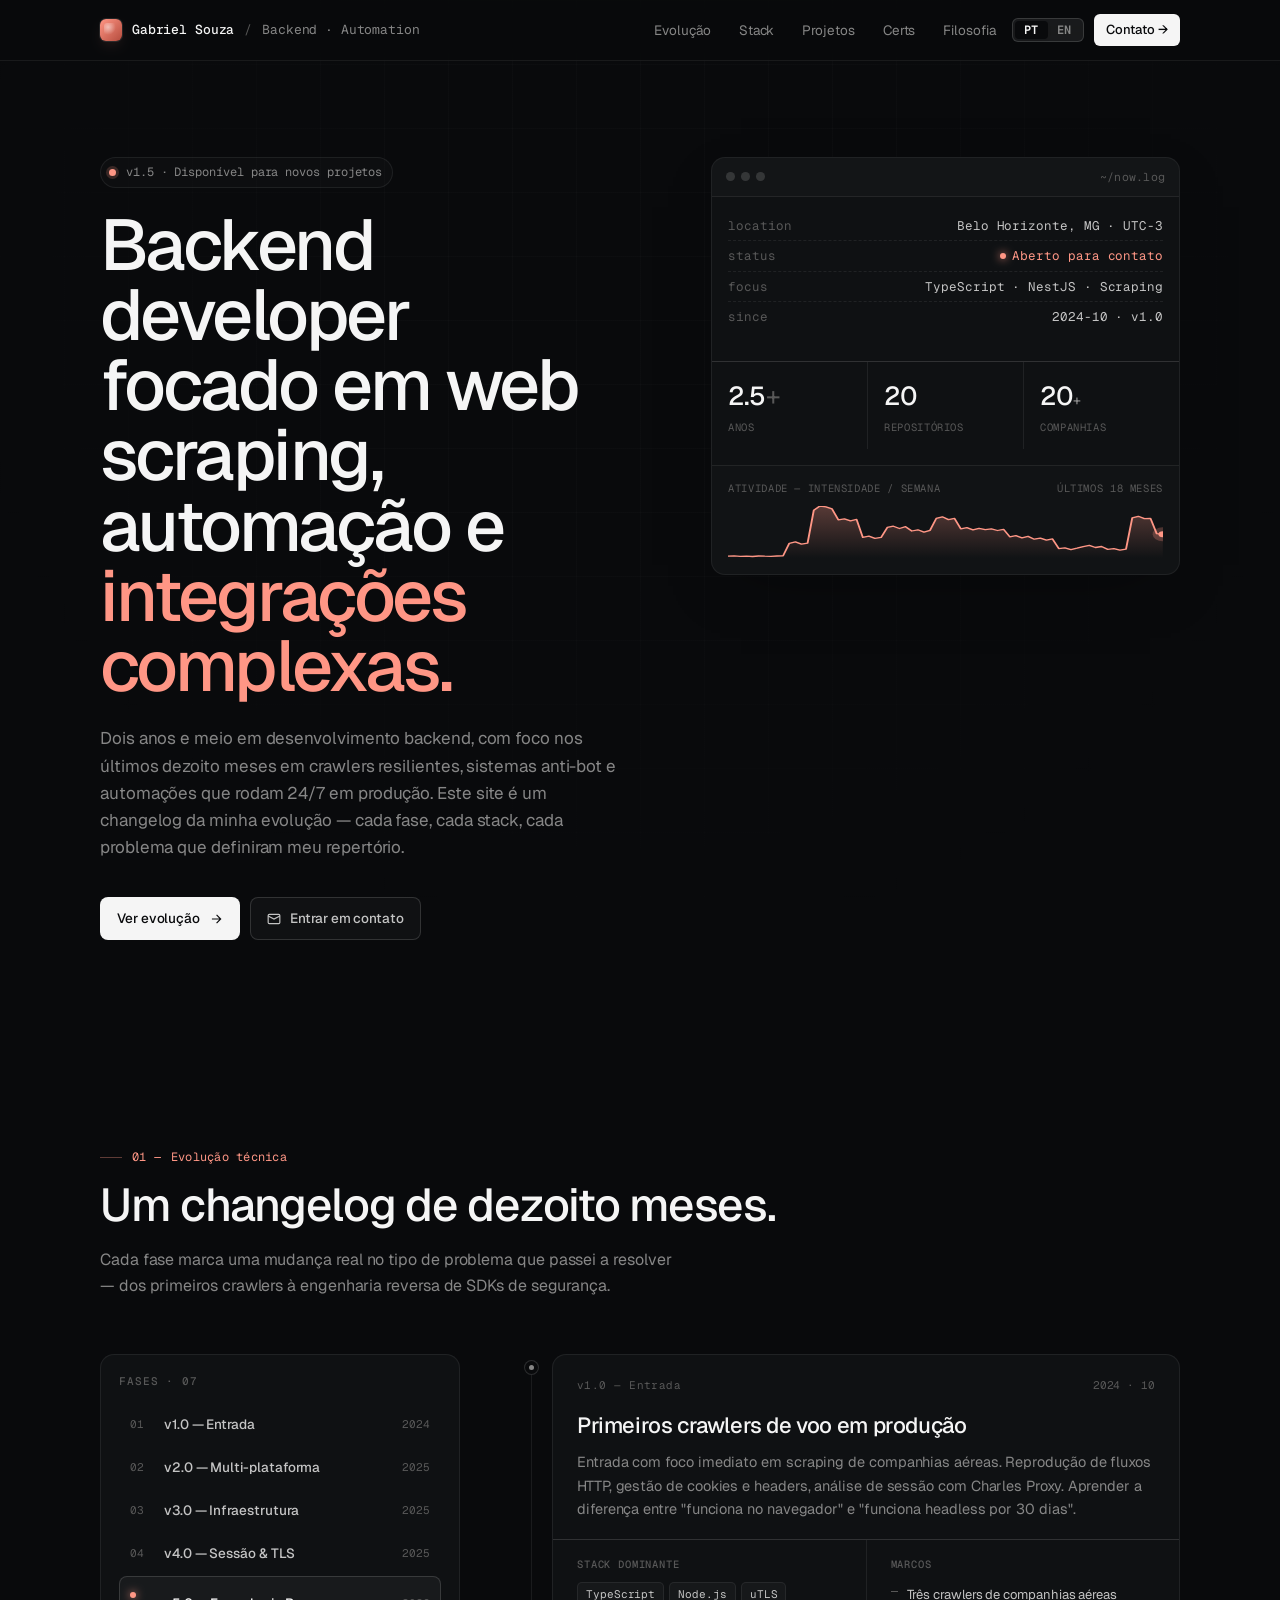
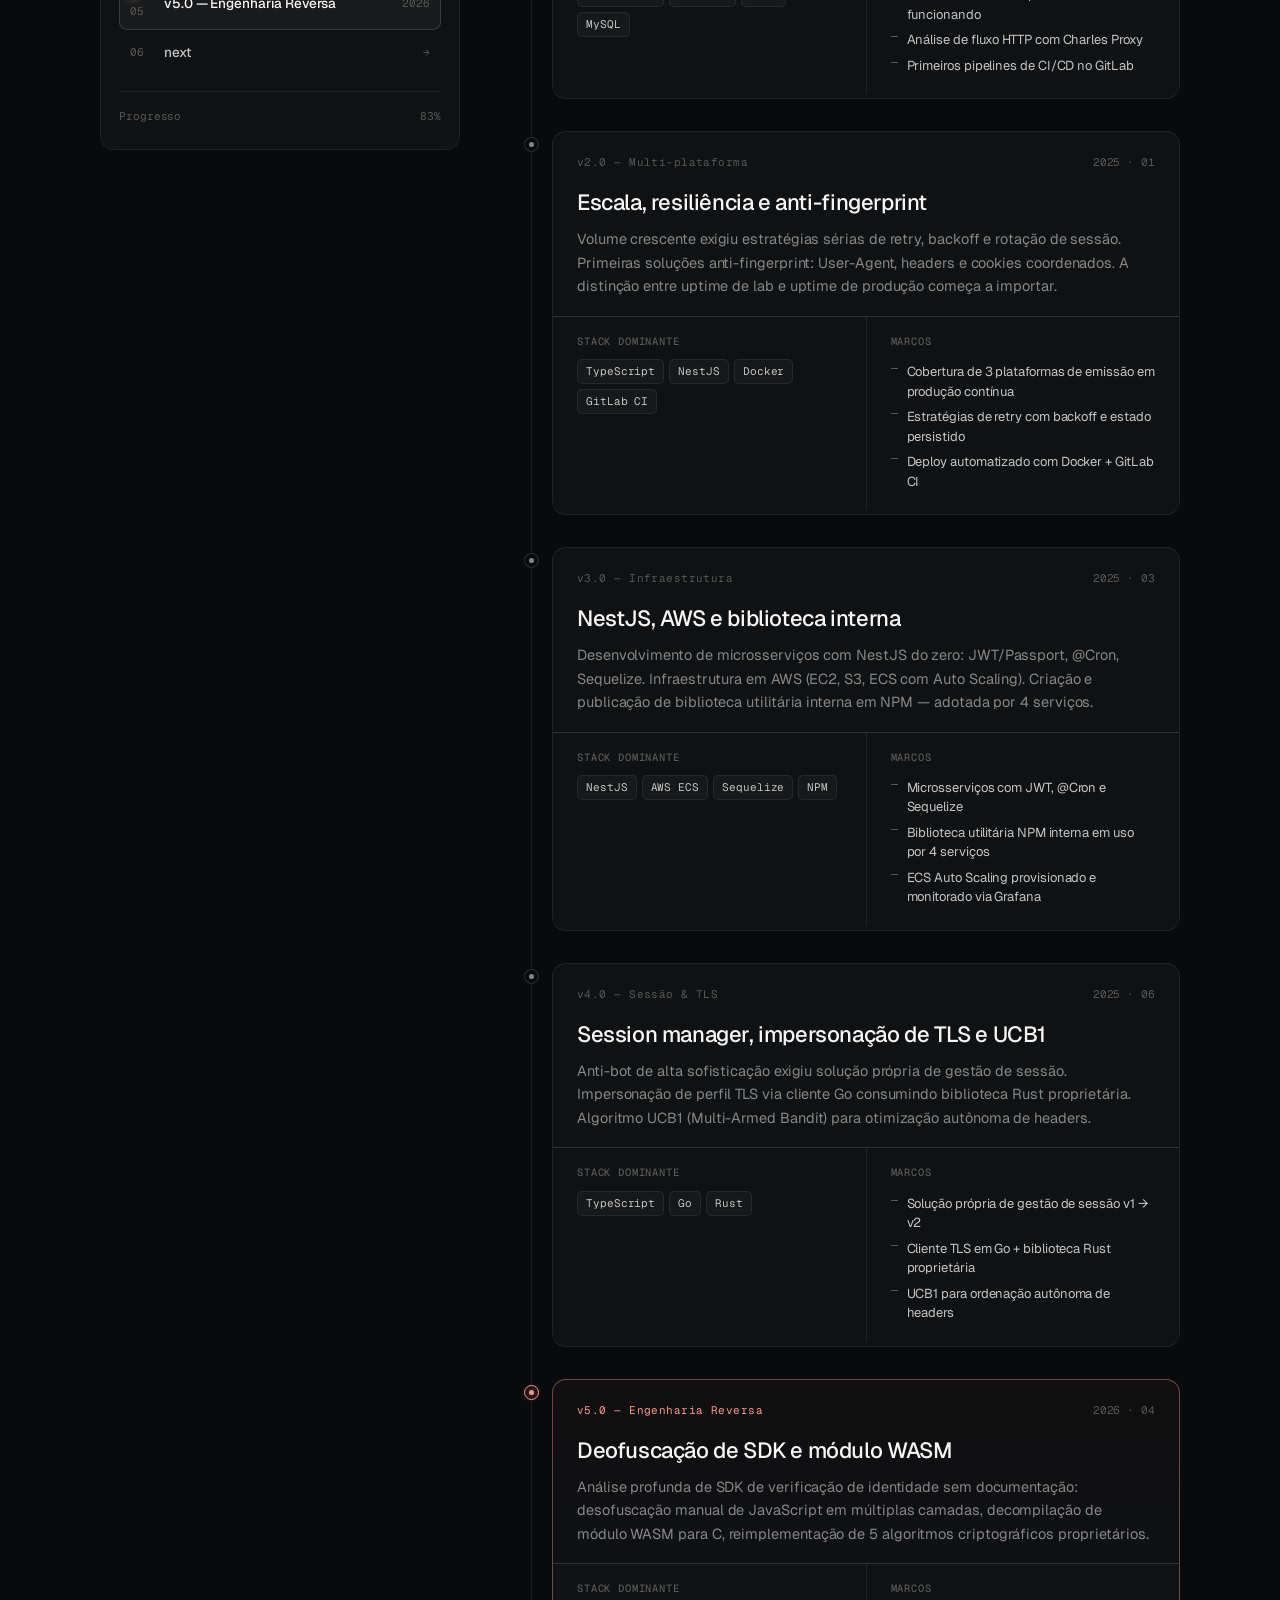
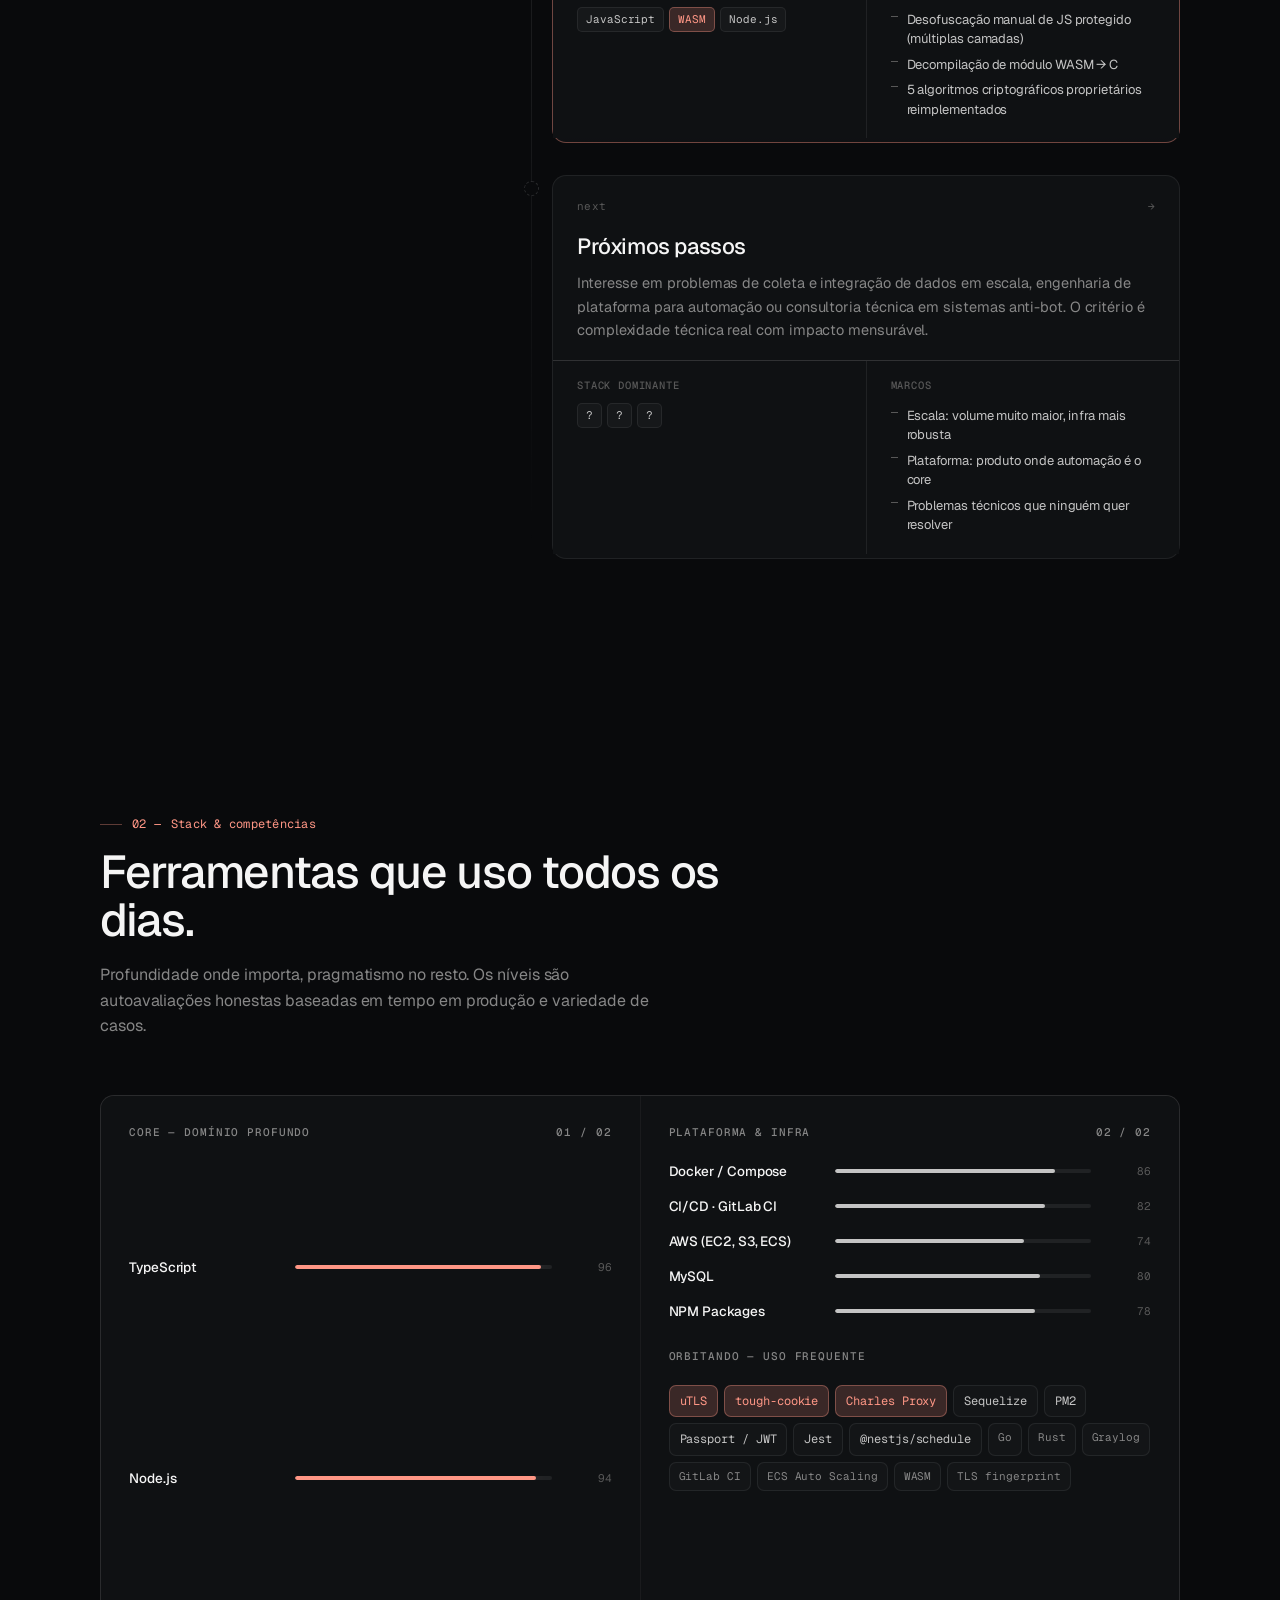
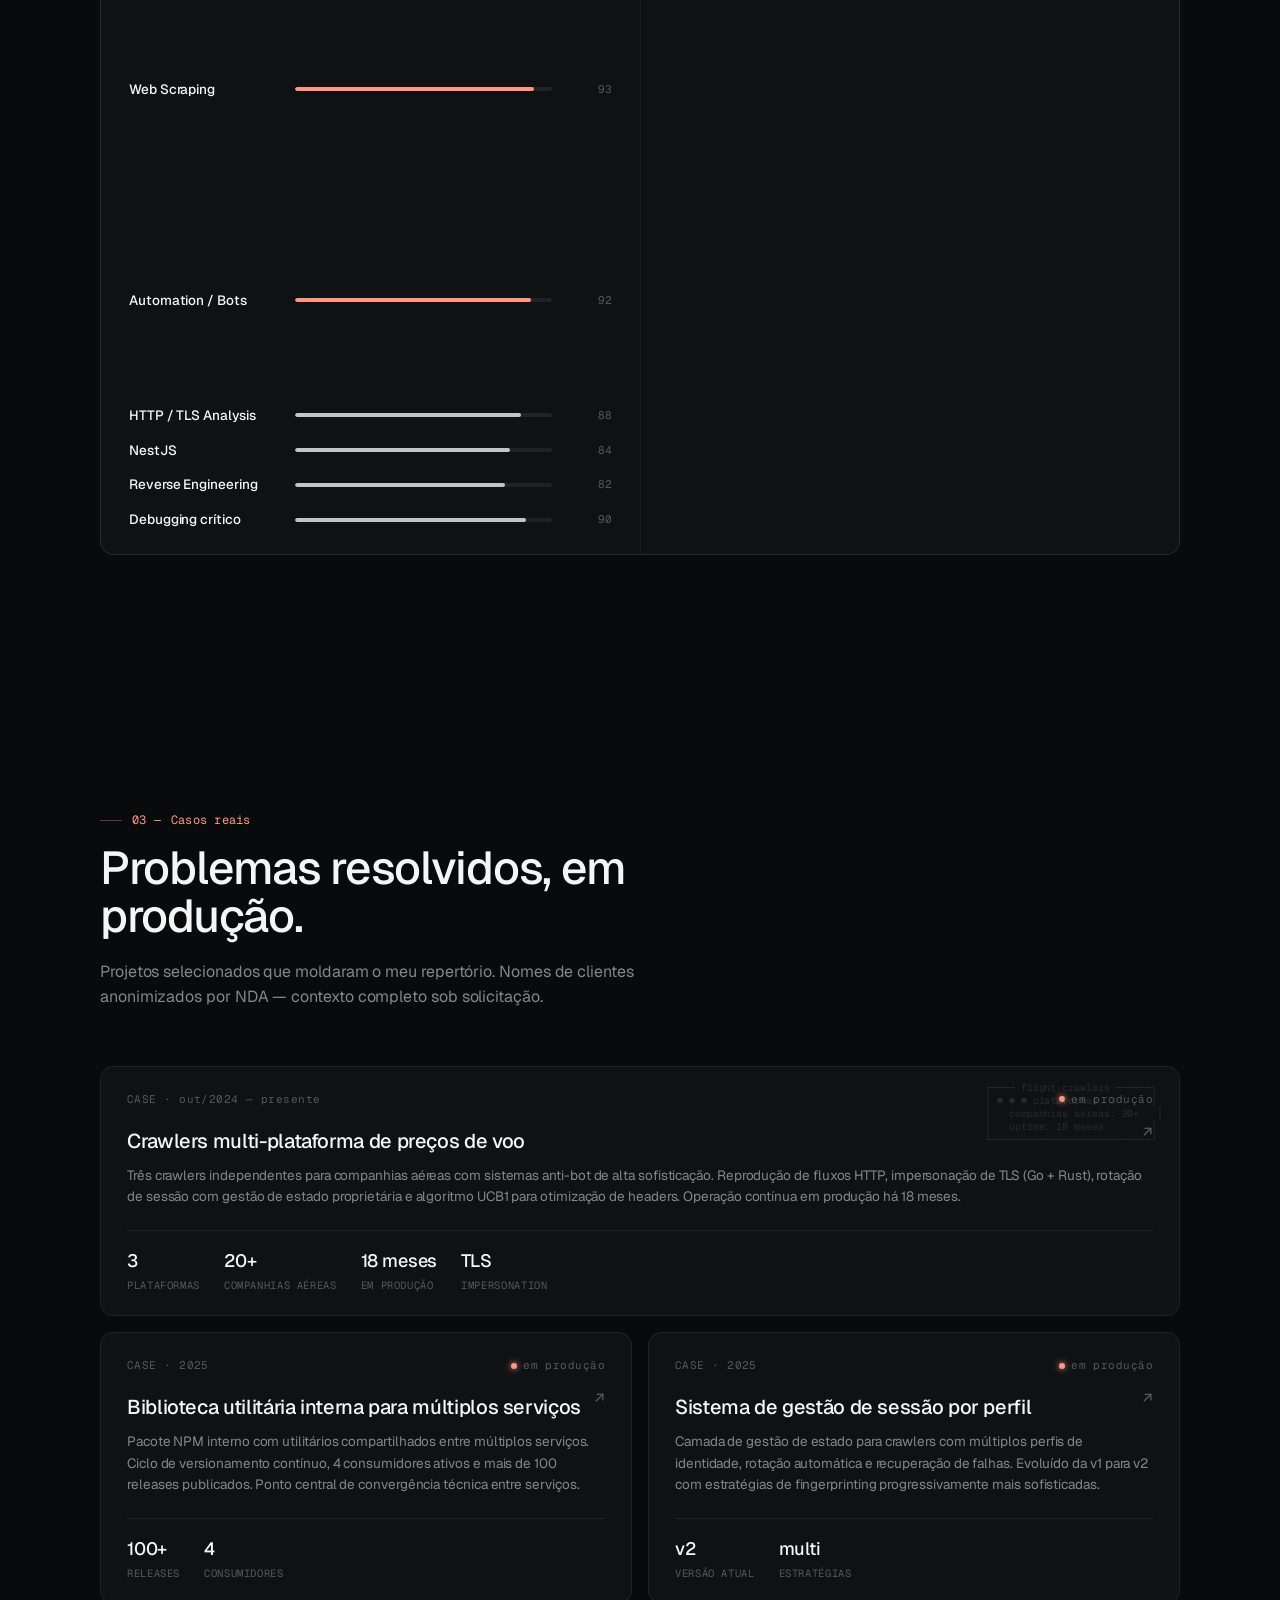
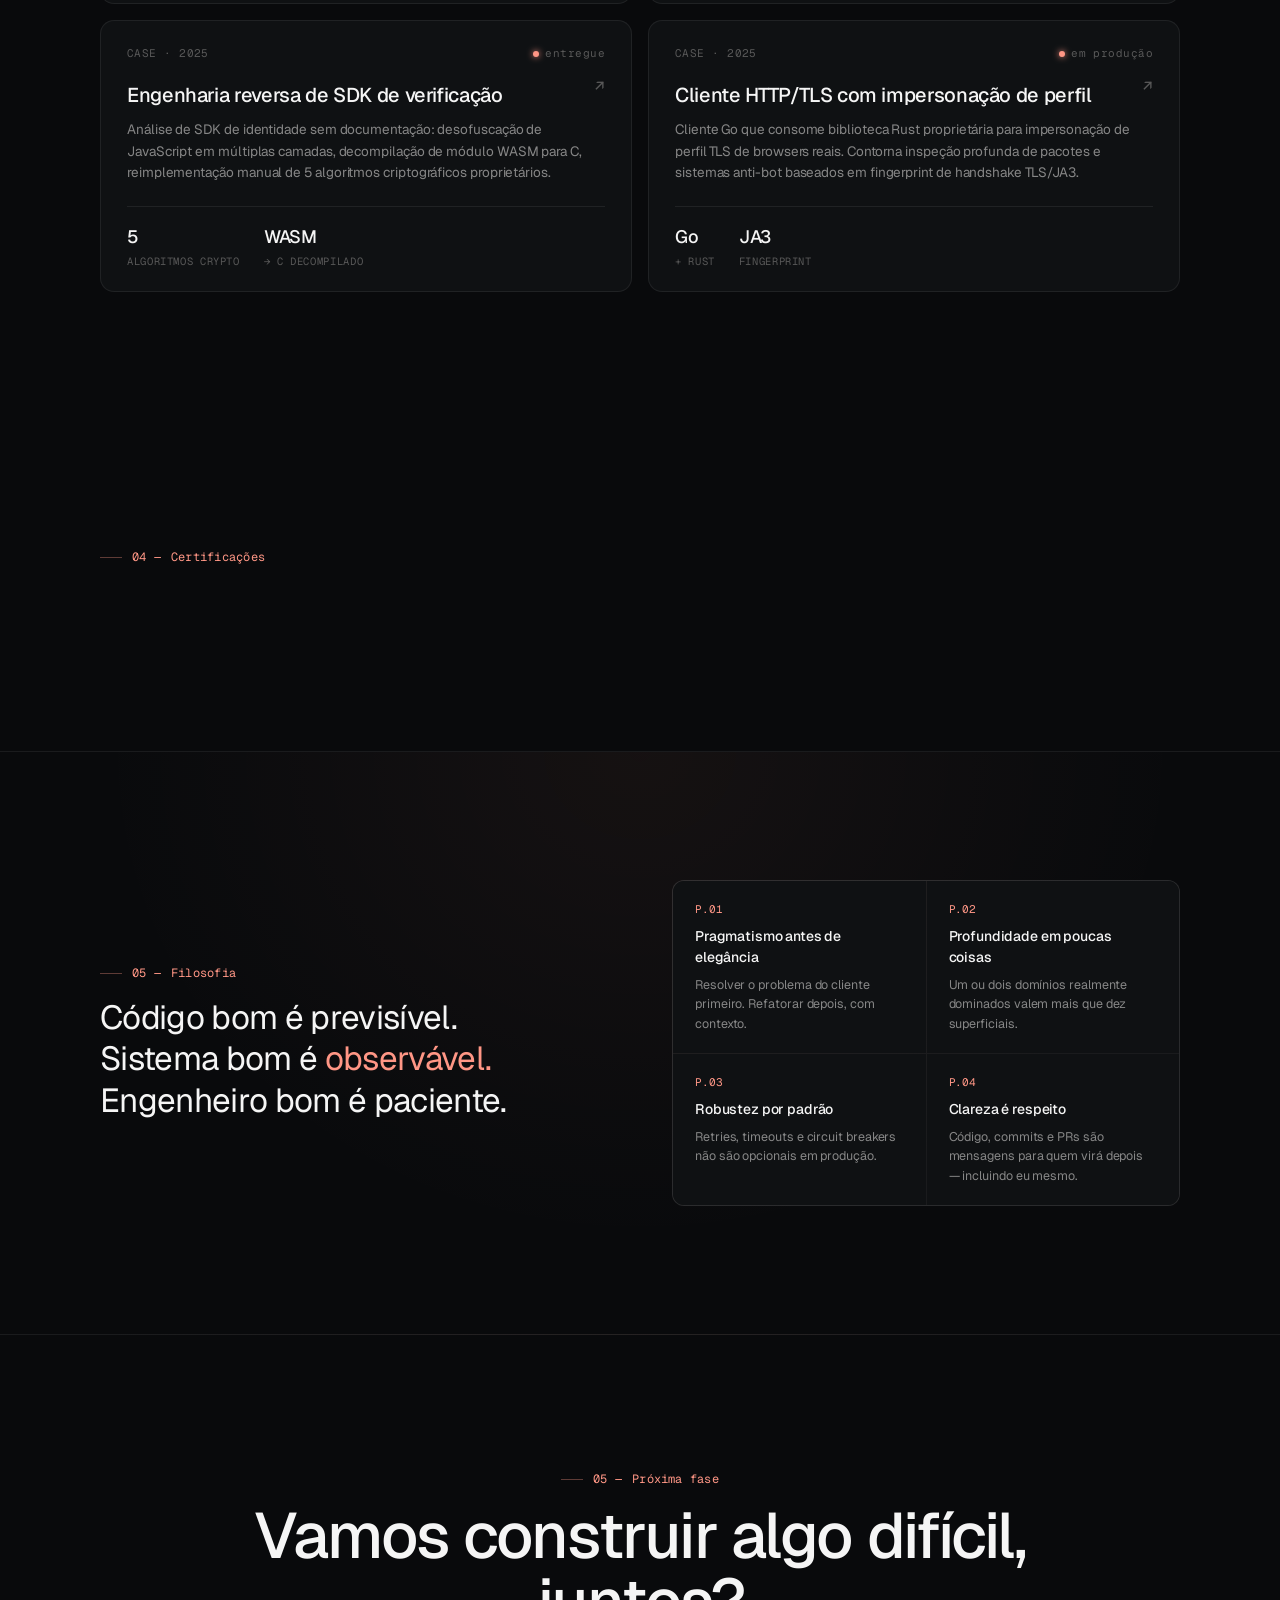
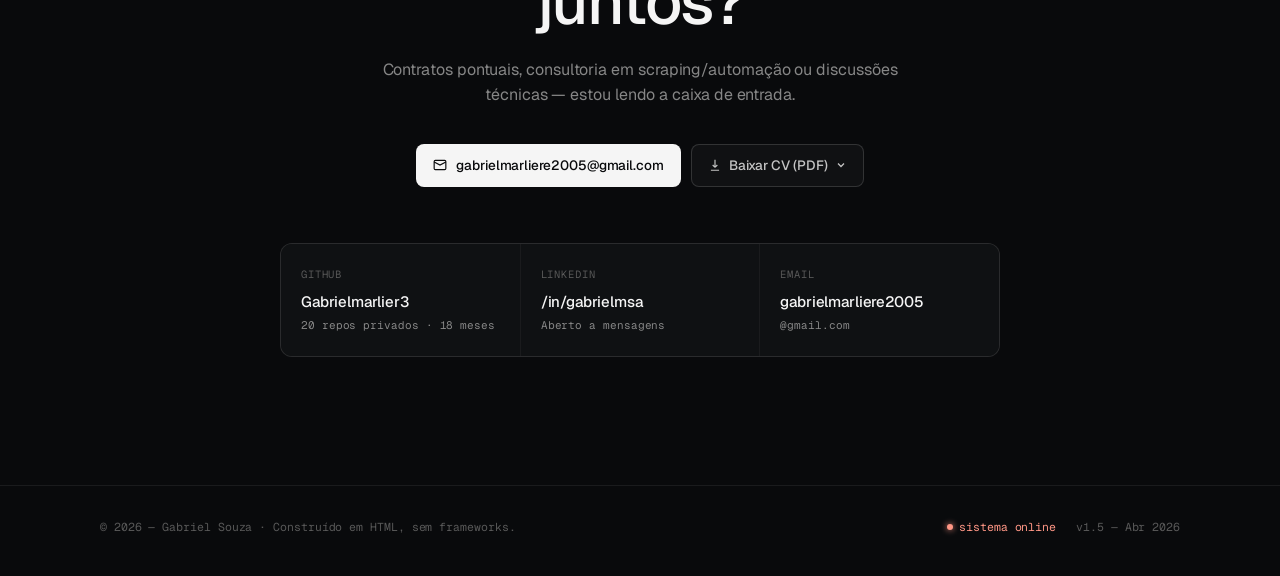
==== commit bcbe4a45: "Revert "Refresh portfolio with audited backend profile" This reverts commit c2cd9ac76958b4ed102d66e4" ====
--- a/index.html
+++ b/index.html
@@ -3,37 +3,7 @@
 <head>
 <meta charset="utf-8" />
 <meta name="viewport" content="width=device-width, initial-scale=1" />
-<title>Gabriel Souza — Backend Developer · Sistemas Críticos</title>
-<meta id="meta-description" name="description" content="Backend developer focado em sistemas críticos, integrações HTTP, confiabilidade operacional e serviços em TypeScript, Node.js e Go." />
-<link rel="canonical" href="https://www.marliere.dev/" />
-<meta property="og:type" content="website" />
-<meta property="og:url" content="https://www.marliere.dev/" />
-<meta id="og-title" property="og:title" content="Gabriel Souza — Backend Developer · Sistemas Críticos" />
-<meta id="og-description" property="og:description" content="Integrações críticas, confiabilidade operacional e sistemas backend em produção." />
-<meta name="twitter:card" content="summary" />
-<meta id="twitter-title" name="twitter:title" content="Gabriel Souza — Backend Developer · Sistemas Críticos" />
-<meta id="twitter-description" name="twitter:description" content="Integrações críticas, confiabilidade operacional e sistemas backend em produção." />
-<script type="application/ld+json">
-{
-  "@context": "https://schema.org",
-  "@type": "Person",
-  "name": "Gabriel Souza",
-  "url": "https://www.marliere.dev/",
-  "jobTitle": "Backend Developer",
-  "sameAs": [
-    "https://github.com/Gabrielmarlier3",
-    "https://www.linkedin.com/in/gabrielmsa"
-  ],
-  "knowsAbout": [
-    "Backend systems",
-    "TypeScript",
-    "Node.js",
-    "Go",
-    "HTTP integrations",
-    "Operational reliability"
-  ]
-}
-</script>
+<title>Gabriel Souza — Backend Developer · Web Scraping & Automation</title>
 
 <link rel="preconnect" href="https://fonts.googleapis.com">
 <link rel="preconnect" href="https://fonts.gstatic.com" crossorigin>
@@ -188,6 +158,29 @@
   .btn-ghost { background: oklch(1 0 0 / 0.03); border-color: var(--line-hi); color: var(--fg-2); }
   .btn-ghost:hover { background: oklch(1 0 0 / 0.06); color: var(--fg); }
   .btn svg { width: 14px; height: 14px; }
+
+  .cv-dropdown { position: relative; display: inline-flex; }
+  .cv-dropdown-trigger { gap: 7px; }
+  .cv-chevron { width: 12px !important; height: 12px !important; transition: transform 150ms; }
+  .cv-dropdown.open .cv-chevron { transform: rotate(180deg); }
+  .cv-dropdown-menu {
+    display: none; position: absolute; bottom: calc(100% + 6px); left: 0;
+    background: var(--bg); border: 1px solid var(--line-hi); border-radius: 8px;
+    padding: 4px; min-width: 160px; box-shadow: 0 8px 24px oklch(0 0 0 / 0.18);
+    z-index: 100;
+  }
+  .cv-dropdown.open .cv-dropdown-menu { display: block; }
+  .cv-dropdown-item {
+    display: flex; align-items: center; gap: 10px;
+    padding: 8px 10px; border-radius: 5px; font-size: 13px;
+    color: var(--fg-2); text-decoration: none; transition: background 120ms, color 120ms;
+  }
+  .cv-dropdown-item:hover { background: var(--line); color: var(--fg); }
+  .cv-dropdown-item span {
+    font-size: 10px; font-weight: 700; font-family: var(--mono);
+    color: var(--accent); background: oklch(from var(--accent) l c h / 0.12);
+    padding: 2px 5px; border-radius: 3px; letter-spacing: 0.04em;
+  }
 
   /* Hero side panel - "live status" terminal */
   .status-card {
@@ -283,7 +276,6 @@
   .tl-phase-mini {
     display: flex; align-items: center; gap: 12px;
     padding: 9px 10px; border-radius: 8px;
-    width: 100%; background: transparent; color: inherit; font: inherit; text-align: left;
     cursor: pointer;
     transition: background 120ms;
     border: 1px solid transparent;
@@ -458,12 +450,6 @@
   }
   .comp-row.hero .comp-bar i { background: var(--accent); box-shadow: 0 0 12px var(--accent-dim); }
   .comp-pct { font-family: var(--mono); font-size: 11px; color: var(--fg-4); text-align: right; }
-  .comp-summary { color: var(--fg-3); font-size: 12.5px; line-height: 1.6; margin: -2px 0 20px; }
-  .evidence-list { display: flex; flex-direction: column; gap: 1px; background: var(--line); border-radius: 10px; overflow: hidden; }
-  .evidence-item { display: grid; grid-template-columns: 96px 1fr; gap: 14px; align-items: start; background: var(--panel); padding: 15px 16px; }
-  .evidence-level { font-family: var(--mono); font-size: 10px; line-height: 1.6; color: var(--accent); text-transform: uppercase; letter-spacing: 0.06em; }
-  .evidence-content strong { display: block; color: var(--fg); font-size: 13.5px; font-weight: 500; margin-bottom: 3px; }
-  .evidence-content span { display: block; color: var(--fg-3); font-size: 12px; line-height: 1.55; }
 
   .comp-cloud {
     display: flex; flex-wrap: wrap; gap: 6px;
@@ -490,8 +476,10 @@
     position: relative;
     overflow: hidden;
     transition: border-color 160ms, transform 160ms;
+    cursor: pointer;
   }
   .proj-card:hover { border-color: var(--line-hi); }
+  .proj-card:hover .proj-arrow { transform: translate(2px, -2px); color: var(--fg); }
   .proj-card.span-2 { grid-column: span 2; }
 
   .proj-kicker {
@@ -508,10 +496,10 @@
     font-size: 20px; font-weight: 500; letter-spacing: -0.018em; margin: 0 0 8px; color: var(--fg);
     display: flex; justify-content: space-between; align-items: flex-start; gap: 12px;
   }
+  .proj-arrow { color: var(--fg-4); transition: transform 180ms, color 180ms; font-family: var(--mono); font-size: 16px; line-height: 1; }
   .proj-desc {
     font-size: 13.5px; color: var(--fg-3); line-height: 1.6; margin: 0 0 22px;
   }
-  .proj-decision { font-family: var(--mono); font-size: 10.5px; color: var(--accent); text-transform: uppercase; letter-spacing: 0.055em; margin-top: 18px; }
   .proj-stats {
     display: flex; gap: 24px;
     padding-top: 16px; border-top: 1px solid var(--line);
@@ -623,35 +611,18 @@
   .reveal { opacity: 0; transform: translateY(16px); transition: opacity 700ms ease, transform 700ms ease; }
   .reveal.in { opacity: 1; transform: none; }
 
-  :focus-visible { outline: 2px solid var(--accent); outline-offset: 4px; }
-  .skip-link {
-    position: fixed; top: 10px; left: 10px; z-index: 200;
-    padding: 8px 12px; border-radius: 6px; background: var(--accent); color: var(--bg);
-    font-family: var(--mono); font-size: 12px; transform: translateY(-160%);
-  }
-  .skip-link:focus { transform: translateY(0); }
-
-  @media (prefers-reduced-motion: reduce) {
-    html { scroll-behavior: auto; }
-    *, *::before, *::after { animation-duration: 0.01ms !important; animation-iteration-count: 1 !important; transition-duration: 0.01ms !important; }
-    .reveal { opacity: 1; transform: none; }
-  }
-
   @media (max-width: 960px) {
     .container { padding: 0 24px; }
     .hero-grid, .timeline-wrap, .philo-grid { grid-template-columns: 1fr; gap: 40px; }
     .tl-rail { position: static; }
     .proj-grid, .comp-grid, .principles, .cta-channels { grid-template-columns: 1fr; }
     .proj-card.span-2 { grid-column: auto; }
-    .evidence-item { grid-template-columns: 1fr; gap: 5px; }
     .nav-links a:not(.nav-cta) { display: none; }
     .nav-lang { display: flex; }
   }
 </style>
 </head>
 <body>
-
-<a class="skip-link" href="#main" data-i18n="a11y.skip">Pular para o conteúdo</a>
 
 <script>
   // Editable defaults
@@ -663,53 +634,53 @@
   }/*EDITMODE-END*/;
 </script>
 
-<nav class="nav" aria-label="Navegação principal">
+<nav class="nav">
   <div class="container nav-inner">
     <a class="brand" href="#">
       <span class="brand-mark"></span>
       <span class="brand-name">Gabriel Souza</span>
       <span class="brand-sep">/</span>
-      <span class="brand-role" data-i18n="role">Backend · Sistemas</span>
+      <span class="brand-role" data-i18n="role">Backend · Automation</span>
     </a>
     <div class="nav-links">
       <a href="#evolution" data-i18n="nav.evolution">Evolução</a>
-      <a href="#stack" data-i18n="nav.stack">Competências</a>
-      <a href="#projects" data-i18n="nav.projects">Casos</a>
-      <a href="#method" data-i18n="nav.method">Método</a>
+      <a href="#stack" data-i18n="nav.stack">Stack</a>
+      <a href="#projects" data-i18n="nav.projects">Projetos</a>
       <a href="#certifications" data-i18n="nav.certifications">Certs</a>
+      <a href="#philosophy" data-i18n="nav.philosophy">Filosofia</a>
       <div class="nav-lang" id="nav-lang">
-        <button class="nav-lang-btn active" data-l="pt" aria-label="Exibir site em português">PT</button>
-        <button class="nav-lang-btn" data-l="en" aria-label="Show site in English">EN</button>
+        <button class="nav-lang-btn active" data-l="pt">PT</button>
+        <button class="nav-lang-btn" data-l="en">EN</button>
       </div>
       <a class="nav-cta" href="#contact" data-i18n="nav.cta">Contato →</a>
     </div>
   </div>
 </nav>
 
-<main id="main">
 <!-- HERO -->
 <header class="hero">
   <div class="container hero-grid">
     <div>
       <span class="eyebrow">
         <span class="dot"></span>
-        <span data-i18n="hero.eyebrow">Atualizado em set/2026 · Aberto a conversas</span>
+        <span data-i18n="hero.eyebrow">v1.5 · Disponível para novos projetos</span>
       </span>
       <h1 class="hero-title">
         <span data-i18n="hero.title1">Backend developer</span><br>
         <span class="serif" data-i18n="hero.title2">focado em</span>
-        <span data-i18n="hero.title3">sistemas críticos,</span><br>
-        <span data-i18n="hero.title4">integrações e</span>
-        <span class="accent" data-i18n="hero.title5">confiabilidade.</span>
+        <span data-i18n="hero.title3">web scraping,</span><br>
+        <span data-i18n="hero.title4">automação e</span>
+        <span class="accent" data-i18n="hero.title5">integrações complexas.</span>
       </h1>
       <p class="hero-sub" data-i18n="hero.sub">
-        Construo e mantenho integrações onde uma falha pode interromper uma operação
-        ou gerar custo financeiro. Meu trabalho combina TypeScript, Node.js e Go com
-        diagnóstico por dados, mudanças reversíveis e validação cuidadosa em produção.
+        Dois anos e meio em desenvolvimento backend, com foco nos últimos dezoito
+        meses em crawlers resilientes, sistemas anti-bot e automações que rodam
+        24/7 em produção. Este site é um changelog da minha evolução — cada fase,
+        cada stack, cada problema que definiram meu repertório.
       </p>
       <div class="hero-actions">
         <a class="btn btn-primary" href="#evolution">
-          <span data-i18n="hero.cta1">Conhecer a trajetória</span>
+          <span data-i18n="hero.cta1">Ver evolução</span>
           <svg viewBox="0 0 24 24" fill="none" stroke="currentColor" stroke-width="2"><path d="M5 12h14M13 5l7 7-7 7"/></svg>
         </a>
         <a class="btn btn-ghost" href="#contact">
@@ -726,18 +697,18 @@
       </div>
       <div class="status-body">
         <div class="status-line"><span class="k">location</span><span class="v">Belo Horizonte, MG · UTC-3</span></div>
-        <div class="status-line"><span class="k">status</span><span class="v live" data-i18n="status.open">Aberto a conversas</span></div>
-        <div class="status-line"><span class="k">focus</span><span class="v">Backend · Integration · Reliability</span></div>
-        <div class="status-line"><span class="k">evidence</span><span class="v">2024-10 → 2026-09</span></div>
+        <div class="status-line"><span class="k">status</span><span class="v live" data-i18n="status.open">Aberto para contato</span></div>
+        <div class="status-line"><span class="k">focus</span><span class="v">TypeScript · NestJS · Scraping</span></div>
+        <div class="status-line"><span class="k">since</span><span class="v">2024-10 · v1.0</span></div>
       </div>
       <div class="status-metrics">
-        <div class="metric"><div class="num">23</div><div class="lbl" data-i18n="metric.months">meses analisados</div></div>
-        <div class="metric"><div class="num">2</div><div class="lbl" data-i18n="metric.languages">linguagens em produção</div></div>
-        <div class="metric"><div class="num">3</div><div class="lbl" data-i18n="metric.layers">camadas de integração</div></div>
+        <div class="metric"><div class="num">2.5<span style="color:var(--fg-4);font-weight:400;">+</span></div><div class="lbl" data-i18n="metric.years">anos</div></div>
+        <div class="metric"><div class="num">20</div><div class="lbl" data-i18n="metric.ships">repositórios</div></div>
+        <div class="metric"><div class="num">20<span style="font-size:14px;color:var(--fg-3);">+</span></div><div class="lbl" data-i18n="metric.uptime">companhias</div></div>
       </div>
       <div class="spark">
-        <div class="lbl"><span data-i18n="spark.label">Evolução — escopo técnico</span><span data-i18n="spark.range">out/2024 → set/2026</span></div>
-        <svg id="spark" viewBox="0 0 300 52" preserveAspectRatio="none" role="img" aria-label="Progressão do escopo técnico em quatro fases"></svg>
+        <div class="lbl"><span data-i18n="spark.label">Atividade — intensidade / semana</span><span data-i18n="spark.range">últimos 18 meses</span></div>
+        <svg id="spark" viewBox="0 0 300 52" preserveAspectRatio="none"></svg>
       </div>
     </aside>
   </div>
@@ -749,12 +720,12 @@
     <div class="section-head">
       <div class="section-eyebrow">01 — <span data-i18n="ev.eyebrow">Evolução técnica</span></div>
       <h2 class="section-title">
-        <span data-i18n="ev.title1">Quatro mudanças</span>
-        <span class="serif" data-i18n="ev.title2">de escala e responsabilidade.</span>
+        <span data-i18n="ev.title1">Um changelog</span>
+        <span class="serif" data-i18n="ev.title2">de dezoito meses.</span>
       </h2>
       <p class="section-sub" data-i18n="ev.sub">
-        Do aprendizado em integrações HTTP à condução de mudanças entre serviços,
-        cada fase representa problemas mais amplos e decisões mais consequentes.
+        Cada fase marca uma mudança real no tipo de problema que passei a resolver —
+        dos primeiros crawlers à engenharia reversa de SDKs de segurança.
       </p>
     </div>
 
@@ -762,15 +733,15 @@
       <!-- LEFT RAIL -->
       <aside class="tl-rail">
         <div class="tl-rail-inner">
-          <h4><span data-i18n="rail.title">Fases</span> · 04</h4>
+          <h4><span data-i18n="rail.title">Fases</span> · 07</h4>
           <div class="tl-phases" id="tl-phases">
             <!-- populated by JS -->
           </div>
           <div class="tl-progress-wrap">
             <div class="tl-progress" style="grid-column:1/-1;">
-              <span data-i18n="rail.prog">Progresso</span><span id="progress-num">25%</span>
+              <span data-i18n="rail.prog">Progresso</span><span id="progress-num">80%</span>
             </div>
-            <div class="bar"><span id="progress-bar" style="--progress:25;"></span></div>
+            <div class="bar"><span id="progress-bar" style="--progress:80;"></span></div>
           </div>
         </div>
       </aside>
@@ -789,45 +760,57 @@
     <div class="section-head">
       <div class="section-eyebrow">02 — <span data-i18n="st.eyebrow">Stack & competências</span></div>
       <h2 class="section-title">
-        <span data-i18n="st.title1">Competência demonstrada,</span>
-        <span class="serif" data-i18n="st.title2">sem porcentagens arbitrárias.</span>
+        <span data-i18n="st.title1">Ferramentas que uso</span>
+        <span class="serif" data-i18n="st.title2">todos os dias.</span>
       </h2>
       <p class="section-sub" data-i18n="st.sub">
-        As tecnologias estão agrupadas pelo tipo de evidência observada em produção,
-        distinguindo domínio central, uso recorrente e contexto operacional.
+        Profundidade onde importa, pragmatismo no resto. Os níveis são autoavaliações
+        honestas baseadas em tempo em produção e variedade de casos.
       </p>
     </div>
 
     <div class="comp-grid">
       <div class="comp-col">
-        <h4><span data-i18n="st.core">Núcleo técnico</span><span>01 / 02</span></h4>
-        <p class="comp-summary" data-i18n="st.core.desc">Competências recorrentes, sustentadas por manutenção contínua e incidentes reais.</p>
-        <div class="evidence-list">
-          <div class="evidence-item"><div class="evidence-level" data-i18n="st.level.high">Evidência alta</div><div class="evidence-content"><strong>TypeScript · Node.js</strong><span data-i18n="st.ts.desc">Linguagem e runtime de maior maturidade autoral.</span></div></div>
-          <div class="evidence-item"><div class="evidence-level" data-i18n="st.level.high">Evidência alta</div><div class="evidence-content"><strong>HTTP · Auth · Sessions</strong><span data-i18n="st.http.desc">Cookies, MFA, OAuth/Auth0 e integração sem cliente oficial.</span></div></div>
-          <div class="evidence-item"><div class="evidence-level" data-i18n="st.level.high">Evidência alta</div><div class="evidence-content"><strong data-i18n="st.diag">Diagnóstico de produção</strong><span data-i18n="st.diag.desc">Instrumentação, leitura de falhas, reversão e nova medição.</span></div></div>
-          <div class="evidence-item"><div class="evidence-level" data-i18n="st.level.high">Evidência alta</div><div class="evidence-content"><strong data-i18n="st.lib">Bibliotecas compartilhadas</strong><span data-i18n="st.lib.desc">Contratos e mudanças coordenadas entre múltiplos consumidores.</span></div></div>
+        <h4><span data-i18n="st.core">Core — domínio profundo</span><span>01 / 02</span></h4>
+        <div class="comp-list">
+          <div class="comp-row hero"><span class="comp-name">TypeScript</span><div class="comp-bar"><i style="width:96%"></i></div><span class="comp-pct">96</span></div>
+          <div class="comp-row hero"><span class="comp-name">Node.js</span><div class="comp-bar"><i style="width:94%"></i></div><span class="comp-pct">94</span></div>
+          <div class="comp-row hero"><span class="comp-name">Web Scraping</span><div class="comp-bar"><i style="width:93%"></i></div><span class="comp-pct">93</span></div>
+          <div class="comp-row hero"><span class="comp-name">Automation / Bots</span><div class="comp-bar"><i style="width:92%"></i></div><span class="comp-pct">92</span></div>
+          <div class="comp-row"><span class="comp-name">HTTP / TLS Analysis</span><div class="comp-bar"><i style="width:88%"></i></div><span class="comp-pct">88</span></div>
+          <div class="comp-row"><span class="comp-name">NestJS</span><div class="comp-bar"><i style="width:84%"></i></div><span class="comp-pct">84</span></div>
+          <div class="comp-row"><span class="comp-name">Reverse Engineering</span><div class="comp-bar"><i style="width:82%"></i></div><span class="comp-pct">82</span></div>
+          <div class="comp-row"><span class="comp-name">Debugging crítico</span><div class="comp-bar"><i style="width:90%"></i></div><span class="comp-pct">90</span></div>
         </div>
       </div>
 
       <div class="comp-col">
-        <h4><span data-i18n="st.production">Produção & operação</span><span>02 / 02</span></h4>
-        <p class="comp-summary" data-i18n="st.production.desc">Tecnologias usadas para entregar, integrar e operar serviços — com escopo declarado.</p>
-        <div class="evidence-list" style="margin-bottom:26px;">
-          <div class="evidence-item"><div class="evidence-level" data-i18n="st.level.production">Produção</div><div class="evidence-content"><strong>NestJS · MySQL · Redis</strong><span data-i18n="st.backend.desc">Serviços, persistência, filas, sessões e migrations.</span></div></div>
-          <div class="evidence-item"><div class="evidence-level" data-i18n="st.level.production">Produção</div><div class="evidence-content"><strong>Go</strong><span data-i18n="st.go.desc">Integrações, parsers, câmbio e serviços construídos sobre bases existentes.</span></div></div>
-          <div class="evidence-item"><div class="evidence-level" data-i18n="st.level.operation">Operação</div><div class="evidence-content"><strong>Docker · GitLab CI · AWS</strong><span data-i18n="st.ops.desc">Deploy e infraestrutura pelo lado da aplicação.</span></div></div>
+        <h4><span data-i18n="st.plat">Plataforma & infra</span><span>02 / 02</span></h4>
+        <div class="comp-list" style="margin-bottom:26px;">
+          <div class="comp-row"><span class="comp-name">Docker / Compose</span><div class="comp-bar"><i style="width:86%"></i></div><span class="comp-pct">86</span></div>
+          <div class="comp-row"><span class="comp-name">CI/CD · GitLab CI</span><div class="comp-bar"><i style="width:82%"></i></div><span class="comp-pct">82</span></div>
+          <div class="comp-row"><span class="comp-name">AWS (EC2, S3, ECS)</span><div class="comp-bar"><i style="width:74%"></i></div><span class="comp-pct">74</span></div>
+          <div class="comp-row"><span class="comp-name">MySQL</span><div class="comp-bar"><i style="width:80%"></i></div><span class="comp-pct">80</span></div>
+          <div class="comp-row"><span class="comp-name">NPM Packages</span><div class="comp-bar"><i style="width:78%"></i></div><span class="comp-pct">78</span></div>
         </div>
 
-        <h4 style="margin-top:8px;"><span data-i18n="st.practice">Práticas recorrentes</span><span></span></h4>
+        <h4 style="margin-top:8px;"><span data-i18n="st.orbit">Orbitando — uso frequente</span><span></span></h4>
         <div class="comp-cloud">
-          <span class="tag accent" data-i18n="st.tag.rollout">Rollout reversível</span>
-          <span class="tag accent" data-i18n="st.tag.integrity">Integridade financeira</span>
-          <span class="tag accent" data-i18n="st.tag.observability">Observabilidade</span>
-          <span class="tag" data-i18n="st.tag.idempotency">Idempotência</span>
-          <span class="tag" data-i18n="st.tag.incident">Resposta a incidentes</span>
-          <span class="tag" data-i18n="st.tag.multiservice">Coordenação multi-serviço</span>
-          <span class="tag" data-i18n="st.tag.ai">Desenvolvimento assistido por IA</span>
+          <span class="tag accent">uTLS</span>
+          <span class="tag accent">tough-cookie</span>
+          <span class="tag accent">Charles Proxy</span>
+          <span class="tag">Sequelize</span>
+          <span class="tag">PM2</span>
+          <span class="tag">Passport / JWT</span>
+          <span class="tag">Jest</span>
+          <span class="tag">@nestjs/schedule</span>
+          <span class="tag sm">Go</span>
+          <span class="tag sm">Rust</span>
+          <span class="tag sm">Graylog</span>
+          <span class="tag sm">GitLab CI</span>
+          <span class="tag sm">ECS Auto Scaling</span>
+          <span class="tag sm">WASM</span>
+          <span class="tag sm">TLS fingerprint</span>
         </div>
       </div>
     </div>
@@ -840,143 +823,123 @@
     <div class="section-head">
       <div class="section-eyebrow">03 — <span data-i18n="pr.eyebrow">Casos reais</span></div>
       <h2 class="section-title">
-        <span data-i18n="pr.title1">Decisões tomadas</span>
-        <span class="serif" data-i18n="pr.title2">quando a falha importa.</span>
+        <span data-i18n="pr.title1">Problemas resolvidos,</span>
+        <span class="serif" data-i18n="pr.title2">em produção.</span>
       </h2>
       <p class="section-sub" data-i18n="pr.sub">
-        Casos anonimizados, descritos pelo problema, pela decisão técnica e pelo
-        comportamento esperado — sem atribuir a mim o trabalho de outras pessoas.
+        Projetos selecionados que moldaram o meu repertório. Nomes de clientes
+        anonimizados por NDA — contexto completo sob solicitação.
       </p>
     </div>
 
     <div class="proj-grid">
       <article class="proj-card span-2">
-        <div class="proj-viz">request → auth → session
-            ↓       ↓
-         observe ← recover</div>
+        <div class="proj-viz">┌──── flight-crawlers ──────┐
+│ ● ● ● plataformas: 3      │
+│   companhias aéreas: 20+   │
+│   uptime: 18 meses        │
+└───────────────────────────┘</div>
         <div class="proj-kicker">
-          <span>CASE 01 · INTEGRATION</span>
-          <span class="status" data-i18n="pr.status.recurring">atuação recorrente</span>
+          <span>CASE · out/2024 — presente</span>
+          <span class="status">em produção</span>
         </div>
         <h3 class="proj-title">
-          <span data-i18n="pr.c1.t">Integrações externas que mudam sem aviso</span>
+          <span data-i18n="pr.c1.t">Crawlers multi-plataforma de preços de voo</span>
+          <span class="proj-arrow">↗</span>
         </h3>
         <p class="proj-desc" data-i18n="pr.c1.d">
-          Reprodução e manutenção de fluxos HTTP, autenticação com MFA, cookies,
-          sessão e fingerprint TLS. O objetivo é manter contratos não oficiais
-          previsíveis mesmo quando autenticação e protocolos externos evoluem.
+          Três crawlers independentes para companhias aéreas com sistemas anti-bot de
+          alta sofisticação. Reprodução de fluxos HTTP, impersonação de TLS (Go + Rust),
+          rotação de sessão com gestão de estado proprietária e algoritmo UCB1 para
+          otimização de headers. Operação contínua em produção há 18 meses.
         </p>
-        <div class="proj-decision" data-i18n="pr.c1.decision">Decisão: observar o fluxo real, localizar a divergência e revalidar ponta a ponta.</div>
         <div class="proj-stats">
-          <div><span class="n">HTTP</span><span class="l" data-i18n="pr.c1.flow">fluxos</span></div>
-          <div><span class="n">Auth</span><span class="l">OAuth · MFA</span></div>
-          <div><span class="n">TLS</span><span class="l" data-i18n="pr.c1.protocol">protocolo</span></div>
+          <div><span class="n">3</span><span class="l">plataformas</span></div>
+          <div><span class="n">20+</span><span class="l">companhias aéreas</span></div>
+          <div><span class="n">18 meses</span><span class="l" data-i18n="pr.c1.uptime">em produção</span></div>
+          <div><span class="n">TLS</span><span class="l">impersonation</span></div>
         </div>
       </article>
 
       <article class="proj-card">
         <div class="proj-kicker">
-          <span>CASE 02 · INTEGRITY</span>
-          <span class="status" data-i18n="pr.status.critical">fluxo crítico</span>
+          <span>CASE · 2025</span>
+          <span class="status">em produção</span>
         </div>
         <h3 class="proj-title">
-          <span data-i18n="pr.c2.t">Integridade em pagamentos ambíguos</span>
+          <span data-i18n="pr.c2.t">Biblioteca utilitária interna para múltiplos serviços</span>
+          <span class="proj-arrow">↗</span>
         </h3>
         <p class="proj-desc" data-i18n="pr.c2.d">
-          Quando o gateway falha depois da tentativa, erro de transporte não pode virar
-          repetição de cobrança. A regra passou do robô para a biblioteca e para o
-          orquestrador: consultar a fonte de verdade antes de retentar ou falhar.
+          Pacote NPM interno com utilitários compartilhados entre múltiplos serviços.
+          Ciclo de versionamento contínuo, 4 consumidores ativos e mais de 100 releases
+          publicados. Ponto central de convergência técnica entre serviços.
         </p>
-        <div class="proj-decision" data-i18n="pr.c2.decision">Decisão: tratar efeito colateral como fronteira de segurança.</div>
+        <div class="proj-stats">
+          <div><span class="n">100+</span><span class="l">releases</span></div>
+          <div><span class="n">4</span><span class="l">consumidores</span></div>
+        </div>
       </article>
 
       <article class="proj-card">
         <div class="proj-kicker">
-          <span>CASE 03 · RELIABILITY</span>
-          <span class="status" data-i18n="pr.status.production">produção</span>
+          <span>CASE · 2025</span>
+          <span class="status">em produção</span>
         </div>
         <h3 class="proj-title">
-          <span data-i18n="pr.c3.t">Concorrência corrigida com reversão</span>
+          <span data-i18n="pr.c3.t">Sistema de gestão de sessão por perfil</span>
+          <span class="proj-arrow">↗</span>
         </h3>
         <p class="proj-desc" data-i18n="pr.c3.d">
-          Uma primeira estratégia de lock eliminou uma corrida, mas gerou falhas de
-          disponibilidade. A mudança foi revertida, simplificada e reintroduzida com
-          uma guarda idempotente mais adequada ao comportamento observado.
+          Camada de gestão de estado para crawlers com múltiplos perfis de identidade,
+          rotação automática e recuperação de falhas. Evoluído da v1 para v2
+          com estratégias de fingerprinting progressivamente mais sofisticadas.
         </p>
-        <div class="proj-decision" data-i18n="pr.c3.decision">Decisão: a produção contradiz, o desenho muda.</div>
+        <div class="proj-stats">
+          <div><span class="n">v2</span><span class="l">versão atual</span></div>
+          <div><span class="n">multi</span><span class="l">estratégias</span></div>
+        </div>
       </article>
 
       <article class="proj-card">
         <div class="proj-kicker">
-          <span>CASE 04 · OWNERSHIP</span>
-          <span class="status" data-i18n="pr.status.shared">multi-serviço</span>
+          <span>CASE · 2025</span>
+          <span class="status">entregue</span>
         </div>
         <h3 class="proj-title">
-          <span data-i18n="pr.c4.t">Biblioteca como fonte de verdade</span>
+          <span data-i18n="pr.c4.t">Engenharia reversa de SDK de verificação</span>
+          <span class="proj-arrow">↗</span>
         </h3>
         <p class="proj-desc" data-i18n="pr.c4.d">
-          Manutenção de uma biblioteca interna compartilhada e propagação coordenada
-          de contratos entre serviços consumidores, reduzindo regras divergentes em
-          sessão, execução e recuperação de pagamentos.
+          Análise de SDK de identidade sem documentação: desofuscação de JavaScript em
+          múltiplas camadas, decompilação de módulo WASM para C,
+          reimplementação manual de 5 algoritmos criptográficos proprietários.
         </p>
-        <div class="proj-decision" data-i18n="pr.c4.decision">Decisão: centralizar invariantes e coordenar cada consumidor.</div>
+        <div class="proj-stats">
+          <div><span class="n">5</span><span class="l">algoritmos crypto</span></div>
+          <div><span class="n">WASM</span><span class="l">→ C decompilado</span></div>
+        </div>
       </article>
 
       <article class="proj-card">
         <div class="proj-kicker">
-          <span>CASE 05 · REUSE</span>
-          <span class="status" data-i18n="pr.status.replicable">base replicável</span>
+          <span>CASE · 2025</span>
+          <span class="status">em produção</span>
         </div>
         <h3 class="proj-title">
-          <span data-i18n="pr.c5.t">Abstração de uma família de serviços em Go</span>
+          <span data-i18n="pr.c5.t">Cliente HTTP/TLS com impersonação de perfil</span>
+          <span class="proj-arrow">↗</span>
         </h3>
         <p class="proj-desc" data-i18n="pr.c5.d">
-          Sobre uma base existente, contribui para extrair um kit compartilhado,
-          organizar um template e criar um gateway para que novos validadores fossem
-          adicionados com contratos e limites operacionais consistentes.
+          Cliente Go que consome biblioteca Rust proprietária para impersonação de perfil
+          TLS de browsers reais. Contorna inspeção profunda de pacotes e sistemas
+          anti-bot baseados em fingerprint de handshake TLS/JA3.
         </p>
-        <div class="proj-decision" data-i18n="pr.c5.decision">Decisão: extrair, padronizar e só então replicar.</div>
+        <div class="proj-stats">
+          <div><span class="n">Go</span><span class="l">+ Rust</span></div>
+          <div><span class="n">JA3</span><span class="l">fingerprint</span></div>
+        </div>
       </article>
-    </div>
-  </div>
-</section>
-
-<!-- METHOD -->
-<section id="method" class="philo">
-  <div class="container philo-grid">
-    <div>
-      <div class="section-eyebrow">04 — <span data-i18n="ph.eyebrow">Método de trabalho</span></div>
-      <blockquote class="philo-quote">
-        <span data-i18n="ph.q1">Hipóteses viram</span>
-        <span class="serif" data-i18n="ph.q2">mudanças pequenas.</span><br>
-        <span data-i18n="ph.q3">Dados decidem</span>
-        <span class="accent" data-i18n="ph.q4">o próximo passo.</span><br>
-        <span data-i18n="ph.q5">Produção continua sendo</span>
-        <span class="serif" data-i18n="ph.q6">o juiz.</span>
-      </blockquote>
-    </div>
-
-    <div class="principles">
-      <div class="principle">
-        <div class="num">P.01</div>
-        <h5 data-i18n="ph.p1.t">Instrumentar antes de corrigir</h5>
-        <p data-i18n="ph.p1.d">Tornar a falha legível, medir o comportamento e só então escolher a intervenção.</p>
-      </div>
-      <div class="principle">
-        <div class="num">P.02</div>
-        <h5 data-i18n="ph.p2.t">Projetar para reverter</h5>
-        <p data-i18n="ph.p2.d">Feature flags, mudanças graduais e caminhos de retorno reduzem o custo de aprender.</p>
-      </div>
-      <div class="principle">
-        <div class="num">P.03</div>
-        <h5 data-i18n="ph.p3.t">IA com restrições e validação</h5>
-        <p data-i18n="ph.p3.d">Agentes recebem regras, limites operacionais e critérios verificáveis; a saída não é aceita sem revisão.</p>
-      </div>
-      <div class="principle">
-        <div class="num">P.04</div>
-        <h5 data-i18n="ph.p4.t">Atribuir com honestidade</h5>
-        <p data-i18n="ph.p4.d">Distinguir implementação individual, base existente e direção técnica faz parte da qualidade.</p>
-      </div>
     </div>
   </div>
 </section>
@@ -985,7 +948,7 @@
 <section id="certifications">
   <div class="container">
     <div class="section-head">
-      <div class="section-eyebrow">05 — <span data-i18n="cert.eyebrow">Certificações</span></div>
+      <div class="section-eyebrow">04 — <span data-i18n="cert.eyebrow">Certificações</span></div>
     </div>
     <div class="cert-grid">
       <div data-iframe-width="150" data-iframe-height="270" data-share-badge-id="199df8f6-acbe-4152-be3c-9a14acc23b0a" data-share-badge-host="https://www.credly.com"></div>
@@ -994,38 +957,93 @@
 </section>
 <script type="text/javascript" async src="https://cdn.credly.com/assets/utilities/embed.js"></script>
 
+<!-- PHILOSOPHY -->
+<section id="philosophy" class="philo">
+  <div class="container philo-grid">
+    <div>
+      <div class="section-eyebrow">05 — <span data-i18n="ph.eyebrow">Filosofia</span></div>
+      <blockquote class="philo-quote">
+        <span data-i18n="ph.q1">Código bom é</span>
+        <span class="serif" data-i18n="ph.q2">previsível.</span><br>
+        <span data-i18n="ph.q3">Sistema bom é</span>
+        <span class="accent" data-i18n="ph.q4">observável.</span><br>
+        <span data-i18n="ph.q5">Engenheiro bom é</span>
+        <span class="serif" data-i18n="ph.q6">paciente.</span>
+      </blockquote>
+    </div>
+
+    <div class="principles">
+      <div class="principle">
+        <div class="num">P.01</div>
+        <h5 data-i18n="ph.p1.t">Pragmatismo antes de elegância</h5>
+        <p data-i18n="ph.p1.d">Resolver o problema do cliente primeiro. Refatorar depois, com contexto.</p>
+      </div>
+      <div class="principle">
+        <div class="num">P.02</div>
+        <h5 data-i18n="ph.p2.t">Profundidade em poucas coisas</h5>
+        <p data-i18n="ph.p2.d">Um ou dois domínios realmente dominados valem mais que dez superficiais.</p>
+      </div>
+      <div class="principle">
+        <div class="num">P.03</div>
+        <h5 data-i18n="ph.p3.t">Robustez por padrão</h5>
+        <p data-i18n="ph.p3.d">Retries, timeouts e circuit breakers não são opcionais em produção.</p>
+      </div>
+      <div class="principle">
+        <div class="num">P.04</div>
+        <h5 data-i18n="ph.p4.t">Clareza é respeito</h5>
+        <p data-i18n="ph.p4.d">Código, commits e PRs são mensagens para quem virá depois — incluindo eu mesmo.</p>
+      </div>
+    </div>
+  </div>
+</section>
+
 <!-- CTA -->
 <section id="contact" class="cta">
   <div class="container">
-    <div class="section-eyebrow" style="justify-content:center;display:inline-flex;">06 — <span data-i18n="ct.eyebrow">Contato</span></div>
+    <div class="section-eyebrow" style="justify-content:center;display:inline-flex;">05 — <span data-i18n="ct.eyebrow">Próxima fase</span></div>
     <h2>
-      <span data-i18n="ct.t1">Tem um sistema</span>
-      <span class="serif" data-i18n="ct.t2">difícil de integrar</span><br>
-      <span data-i18n="ct.t3">ou manter confiável?</span>
+      <span data-i18n="ct.t1">Vamos construir</span>
+      <span class="serif" data-i18n="ct.t2">algo difícil,</span><br>
+      <span data-i18n="ct.t3">juntos?</span>
     </h2>
     <p data-i18n="ct.sub">
-      Estou aberto a conversas sobre posições backend, integrações críticas e
-      problemas de confiabilidade em sistemas reais.
+      Contratos pontuais, consultoria em scraping/automação ou discussões técnicas —
+      estou lendo a caixa de entrada.
     </p>
     <div class="cta-actions">
       <a href="mailto:gabrielmarliere2005@gmail.com" class="btn btn-primary">
         <svg viewBox="0 0 24 24" fill="none" stroke="currentColor" stroke-width="2"><rect x="2" y="4" width="20" height="16" rx="2"/><path d="m22 7-10 5L2 7"/></svg>
         gabrielmarliere2005@gmail.com
       </a>
+      <div class="cv-dropdown">
+        <button class="btn btn-ghost cv-dropdown-trigger" aria-haspopup="true" aria-expanded="false">
+          <svg viewBox="0 0 24 24" fill="none" stroke="currentColor" stroke-width="2"><path d="M12 3v13m0 0 4-4m-4 4-4-4M5 21h14"/></svg>
+          <span data-i18n="ct.cv">Baixar CV (PDF)</span>
+          <svg class="cv-chevron" viewBox="0 0 24 24" fill="none" stroke="currentColor" stroke-width="2.5"><path d="m6 9 6 6 6-6"/></svg>
+        </button>
+        <div class="cv-dropdown-menu">
+          <a href="career-ops/output/gabriel-souza-cv-pt.pdf" download class="cv-dropdown-item">
+            <span>PT</span> Português
+          </a>
+          <a href="career-ops/output/gabriel-souza-cv-en.pdf" download class="cv-dropdown-item">
+            <span>EN</span> English
+          </a>
+        </div>
+      </div>
     </div>
 
     <div class="cta-channels">
       <a class="channel" href="https://github.com/Gabrielmarlier3" target="_blank" rel="noopener">
         <div class="lbl">GITHUB</div>
         <div class="val">Gabrielmarlier3</div>
-        <div class="sub" data-i18n="ch.gh">Projetos pessoais e estudos</div>
+        <div class="sub">20 repos privados · 18 meses</div>
       </a>
       <a class="channel" href="https://www.linkedin.com/in/gabrielmsa" target="_blank" rel="noopener">
         <div class="lbl">LINKEDIN</div>
         <div class="val">/in/gabrielmsa</div>
         <div class="sub" data-i18n="ch.li">Aberto a mensagens</div>
       </a>
-      <a class="channel" href="mailto:gabrielmarliere2005@gmail.com">
+      <a class="channel" href="mailto:gabrielmarliere2005@gmail.com" class="channel">
         <div class="lbl">EMAIL</div>
         <div class="val">gabrielmarliere2005</div>
         <div class="sub">@gmail.com</div>
@@ -1033,14 +1051,13 @@
     </div>
   </div>
 </section>
-</main>
 
 <footer>
   <div class="container footer-inner">
     <div>© 2026 — Gabriel Souza · <span data-i18n="f.built">Construído em HTML, sem frameworks.</span></div>
     <div class="footer-meta">
       <span class="live" data-i18n="f.live">sistema online</span>
-      <span data-i18n="f.ver">v2.0 — Set 2026</span>
+      <span data-i18n="f.ver">v1.5 — Abr 2026</span>
     </div>
   </div>
 </footer>
@@ -1093,95 +1110,142 @@
 const PHASES = [
   {
     id: 'p1',
-    phase: 'Fundação',
-    phaseEn: 'Foundation',
-    year: '2024–25',
-    date: '2024 · 10 → 2025 · 09',
-    title: 'Aprender, corrigir e amadurecer integrações',
-    titleEn: 'Learning, correcting and maturing integrations',
-    body: 'A trajetória começa com erros próprios corrigidos e evolui para fluxos HTTP completos, autenticação com MFA, gestão de sessão e regras defensivas em pagamentos. O foco deixa de ser apenas fazer funcionar e passa a incluir recuperação segura.',
-    bodyEn: 'The journey starts with correcting my own mistakes and evolves into complete HTTP flows, MFA authentication, session management and defensive payment rules. The goal shifts from merely making things work to recovering safely.',
-    stack: ['TypeScript', 'Node.js', 'NestJS', 'MySQL'],
+    phase: 'v1.0 — Entrada',
+    phaseEn: 'v1.0 — Entry',
+    year: '2024',
+    date: '2024 · 10',
+    title: 'Primeiros crawlers de voo em produção',
+    titleEn: 'First flight crawlers in production',
+    body: 'Entrada com foco imediato em scraping de companhias aéreas. Reprodução de fluxos HTTP, gestão de cookies e headers, análise de sessão com Charles Proxy. Aprender a diferença entre "funciona no navegador" e "funciona headless por 30 dias".',
+    bodyEn: 'Joined with immediate focus on airline scraping. Reproducing HTTP flows, cookie and header management, session analysis with Charles Proxy. Learning the difference between "works in a browser" and "works headlessly for 30 days".',
+    stack: ['TypeScript', 'Node.js', 'uTLS', 'MySQL'],
     hot: ['TypeScript', 'Node.js'],
     milestones: [
-      'Fluxo de MFA reproduzido em nível HTTP',
-      'Biblioteca interna adotada por múltiplos serviços',
-      'Validação pós-pagamento incorporada ao fluxo'
+      'Três crawlers de companhias aéreas funcionando',
+      'Análise de fluxo HTTP com Charles Proxy',
+      'Primeiros pipelines de CI/CD no GitLab'
     ],
     milestonesEn: [
-      'MFA flow reproduced at the HTTP level',
-      'Internal library adopted by multiple services',
-      'Post-payment verification built into the flow'
+      'Three airline crawlers working',
+      'HTTP flow analysis with Charles Proxy',
+      'First CI/CD pipelines on GitLab'
     ]
   },
   {
     id: 'p2',
-    phase: 'Expansão',
-    phaseEn: 'Expansion',
-    year: '2025–26',
-    date: '2025 · 10 → 2026 · 04',
-    title: 'Go como segunda linguagem de produção',
-    titleEn: 'Go as a second production language',
-    body: 'Go entra no trabalho diário por meio de crawlers, parsers e uma funcionalidade de câmbio construídos sobre uma arquitetura existente. Investigações de protocolo aprofundam a capacidade de entender integrações sem documentação.',
-    bodyEn: 'Go becomes part of daily work through crawlers, parsers and a currency feature built on an existing architecture. Protocol investigations deepen the ability to understand undocumented integrations.',
-    stack: ['Go', 'HTTP', 'GORM', 'TypeScript'],
-    hot: ['Go', 'HTTP'],
+    phase: 'v2.0 — Multi-plataforma',
+    phaseEn: 'v2.0 — Multi-platform',
+    year: '2025',
+    date: '2025 · 01',
+    title: 'Escala, resiliência e anti-fingerprint',
+    titleEn: 'Scale, resilience and anti-fingerprint',
+    body: 'Volume crescente exigiu estratégias sérias de retry, backoff e rotação de sessão. Primeiras soluções anti-fingerprint: User-Agent, headers e cookies coordenados. A distinção entre uptime de lab e uptime de produção começa a importar.',
+    bodyEn: 'Growing volume demanded serious retry, backoff and session rotation strategies. First anti-fingerprint solutions: coordinated User-Agent, headers and cookies. The difference between lab uptime and production uptime starts to matter.',
+    stack: ['TypeScript', 'NestJS', 'Docker', 'GitLab CI'],
+    hot: ['NestJS'],
     milestones: [
-      'Crawlers e parsers próprios em framework existente',
-      'Persistência e cache para dados de câmbio',
-      'Limites de concorrência identificados na prática'
+      'Cobertura de 3 plataformas de emissão em produção contínua',
+      'Estratégias de retry com backoff e estado persistido',
+      'Deploy automatizado com Docker + GitLab CI'
     ],
     milestonesEn: [
-      'Original crawlers and parsers within an existing framework',
-      'Persistence and caching for currency data',
-      'Concurrency limits identified in practice'
+      'Coverage of 3 ticketing platforms in continuous production',
+      'Retry with backoff and persistent state',
+      'Automated deploy with Docker + GitLab CI'
     ]
   },
   {
     id: 'p3',
-    phase: 'Orquestração',
-    phaseEn: 'Orchestration',
-    year: '2026',
-    date: '2026 · 04 → 2026 · 07',
-    title: 'Confiabilidade atravessando serviços',
-    titleEn: 'Reliability across services',
-    body: 'O escopo sobe do componente isolado para a orquestração de emissão: despacho durável, desligamento consciente de pagamento, tracing e correção de corrida. É também quando agentes de IA passam a ser usados de forma estruturada, sempre sujeitos a medição e reversão.',
-    bodyEn: 'The scope expands from isolated components to ticketing orchestration: durable dispatch, payment-aware shutdown, tracing and race-condition fixes. This is also when AI agents become part of a structured workflow, always subject to measurement and rollback.',
-    stack: ['TypeScript', 'NestJS', 'Redis', 'Observability'],
-    hot: ['NestJS', 'Observability'],
+    phase: 'v3.0 — Infraestrutura',
+    phaseEn: 'v3.0 — Infrastructure',
+    year: '2025',
+    date: '2025 · 03',
+    title: 'NestJS, AWS e biblioteca interna',
+    titleEn: 'NestJS, AWS and internal library',
+    body: 'Desenvolvimento de microsserviços com NestJS do zero: JWT/Passport, @Cron, Sequelize. Infraestrutura em AWS (EC2, S3, ECS com Auto Scaling). Criação e publicação de biblioteca utilitária interna em NPM — adotada por 4 serviços.',
+    bodyEn: 'Microservice development with NestJS from scratch: JWT/Passport, @Cron, Sequelize. AWS infrastructure (EC2, S3, ECS with Auto Scaling). Creation and publication of internal NPM utility library — adopted by 4 services.',
+    stack: ['NestJS', 'AWS ECS', 'Sequelize', 'NPM'],
+    hot: ['AWS ECS', 'NestJS'],
     milestones: [
-      'Integridade financeira elevada ao orquestrador',
-      'Corrida corrigida após reversão de uma primeira solução',
-      'Tracing propagado entre serviços'
+      'Microsserviços com JWT, @Cron e Sequelize',
+      'Biblioteca utilitária NPM interna em uso por 4 serviços',
+      'ECS Auto Scaling provisionado e monitorado via Grafana'
     ],
     milestonesEn: [
-      'Financial integrity moved into the orchestrator',
-      'Race condition fixed after rolling back the first solution',
-      'Tracing propagated across services'
+      'Microservices with JWT, @Cron and Sequelize',
+      'Internal NPM utility library in use by 4 services',
+      'ECS Auto Scaling provisioned and monitored via Grafana'
     ]
   },
   {
     id: 'p4',
-    phase: 'Responsabilidade técnica',
-    phaseEn: 'Technical ownership',
+    phase: 'v4.0 — Sessão & TLS',
+    phaseEn: 'v4.0 — Session & TLS',
+    year: '2025',
+    date: '2025 · 06',
+    title: 'Session manager, impersonação de TLS e UCB1',
+    titleEn: 'Session manager, TLS impersonation and UCB1',
+    body: 'Anti-bot de alta sofisticação exigiu solução própria de gestão de sessão. Impersonação de perfil TLS via cliente Go consumindo biblioteca Rust proprietária. Algoritmo UCB1 (Multi-Armed Bandit) para otimização autônoma de headers.',
+    bodyEn: 'High-sophistication anti-bot required a custom session management solution. TLS profile impersonation via Go client consuming proprietary Rust library. UCB1 (Multi-Armed Bandit) algorithm for autonomous header optimization.',
+    stack: ['TypeScript', 'Go', 'Rust'],
+    hot: ['Go', 'Rust'],
+    milestones: [
+      'Solução própria de gestão de sessão v1 → v2',
+      'Cliente TLS em Go + biblioteca Rust proprietária',
+      'UCB1 para ordenação autônoma de headers'
+    ],
+    milestonesEn: [
+      'Custom session management solution v1 → v2',
+      'Go TLS client + proprietary Rust library',
+      'UCB1 for autonomous header ordering'
+    ]
+  },
+  {
+    id: 'p5',
+    phase: 'v5.0 — Engenharia Reversa',
+    phaseEn: 'v5.0 — Reverse Engineering',
     year: '2026',
-    date: '2026 · 08 → 2026 · 09',
-    title: 'Serviços de negócio, reuso e método',
-    titleEn: 'Business services, reuse and method',
-    body: 'Consistência, autorização e concorrência passam a dominar o trabalho. Em paralelo, uma família de serviços em Go ganha kit, template e gateway reutilizáveis. Regras e ferramentas internas tornam o desenvolvimento com agentes mais previsível e verificável.',
-    bodyEn: 'Consistency, authorization and concurrency become the dominant concerns. In parallel, a family of Go services gains a reusable kit, template and gateway. Internal rules and tools make agent-assisted development more predictable and verifiable.',
-    stack: ['Go', 'MySQL', 'Redis', 'AI Agents'],
-    hot: ['Go', 'AI Agents'],
+    date: '2026 · 04',
+    title: 'Deofuscação de SDK e módulo WASM',
+    titleEn: 'SDK deobfuscation and WASM module',
+    body: 'Análise profunda de SDK de verificação de identidade sem documentação: desofuscação manual de JavaScript em múltiplas camadas, decompilação de módulo WASM para C, reimplementação de 5 algoritmos criptográficos proprietários.',
+    bodyEn: 'Deep analysis of undocumented identity verification SDK: manual JavaScript deobfuscation in multiple layers, WASM module decompilation to C, reimplementation of 5 proprietary cryptographic algorithms.',
+    stack: ['JavaScript', 'WASM', 'Node.js'],
+    hot: ['WASM'],
     current: true,
     milestones: [
-      'Autorização e consistência em serviços internos',
-      'Família de validadores organizada para reuso',
-      'Agentes operando sob regras e limites explícitos'
+      'Desofuscação manual de JS protegido (múltiplas camadas)',
+      'Decompilação de módulo WASM → C',
+      '5 algoritmos criptográficos proprietários reimplementados'
     ],
     milestonesEn: [
-      'Authorization and consistency in internal services',
-      'Validator family organized for reuse',
-      'Agents operating under explicit rules and limits'
+      'Manual deobfuscation of protected JS (multiple layers)',
+      'WASM module decompilation → C',
+      '5 proprietary cryptographic algorithms reimplemented'
+    ]
+  },
+  {
+    id: 'pN',
+    phase: 'next',
+    phaseEn: 'next',
+    year: '→',
+    date: '→',
+    title: 'Próximos passos',
+    titleEn: 'Next steps',
+    body: 'Interesse em problemas de coleta e integração de dados em escala, engenharia de plataforma para automação ou consultoria técnica em sistemas anti-bot. O critério é complexidade técnica real com impacto mensurável.',
+    bodyEn: 'Interest in large-scale data collection and integration, automation platform engineering or technical consulting on anti-bot systems. The bar is real technical complexity with measurable impact.',
+    stack: ['?', '?', '?'],
+    hot: [],
+    future: true,
+    milestones: [
+      'Escala: volume muito maior, infra mais robusta',
+      'Plataforma: produto onde automação é o core',
+      'Problemas técnicos que ninguém quer resolver'
+    ],
+    milestonesEn: [
+      'Scale: much higher volume, more robust infra',
+      'Platform: product where automation is core',
+      'Technical problems nobody wants to solve'
     ]
   }
 ];
@@ -1189,115 +1253,85 @@
 // ============ I18N ============
 const I18N = {
   en: {
-    'a11y.skip': 'Skip to content',
-    'role': 'Backend · Systems',
+    'role': 'Backend · Automation',
     'nav.evolution': 'Evolution',
-    'nav.stack': 'Capabilities',
-    'nav.projects': 'Cases',
-    'nav.method': 'Method',
+    'nav.stack': 'Stack',
+    'nav.projects': 'Projects',
     'nav.certifications': 'Certs',
+    'nav.philosophy': 'Philosophy',
     'cert.eyebrow': 'Certifications',
+    'cert.title': 'Credentials',
     'nav.cta': 'Contact →',
-    'hero.eyebrow': 'Updated Sep 2026 · Open to conversations',
+    'hero.eyebrow': 'v1.5 · Open to new projects',
     'hero.title1': 'Backend developer',
     'hero.title2': 'focused on',
-    'hero.title3': 'critical systems,',
-    'hero.title4': 'integrations and',
-    'hero.title5': 'reliability.',
-    'hero.sub': 'I build and maintain integrations where a failure can interrupt an operation or create direct financial cost. My work combines TypeScript, Node.js and Go with data-driven diagnosis, reversible changes and careful production validation.',
-    'hero.cta1': 'Explore the journey',
+    'hero.title3': 'web scraping,',
+    'hero.title4': 'automation and',
+    'hero.title5': 'complex integrations.',
+    'hero.sub': 'Two and a half years in backend development, with the last eighteen months focused on resilient crawlers, anti-bot systems and automations running 24/7 in production. This site is a changelog of my evolution — each phase, each stack, each problem that shaped my repertoire.',
+    'hero.cta1': 'See the evolution',
     'hero.cta2': 'Get in touch',
-    'status.open': 'Open to conversations',
-    'metric.months': 'months reviewed',
-    'metric.languages': 'production languages',
-    'metric.layers': 'integration layers',
-    'spark.label': 'Evolution — technical scope',
-    'spark.range': 'Oct 2024 → Sep 2026',
+    'status.open': 'Open for contracts',
+    'metric.years': 'years',
+    'metric.ships': 'repos',
+    'metric.uptime': 'airlines',
+    'spark.label': 'Activity — intensity/week',
+    'spark.range': 'last 18 months',
     'ev.eyebrow': 'Technical evolution',
-    'ev.title1': 'Four shifts',
-    'ev.title2': 'in scope and responsibility.',
-    'ev.sub': 'From learning HTTP integrations to driving changes across services, each phase represents broader problems and more consequential decisions.',
+    'ev.title1': 'A changelog',
+    'ev.title2': 'of eighteen months.',
+    'ev.sub': 'Each phase marks a real shift in the kind of problem I started solving — from the first crawlers to reverse-engineering security SDKs.',
     'rail.title': 'Phases',
     'rail.prog': 'Progress',
-    'st.eyebrow': 'Stack & capabilities',
-    'st.title1': 'Demonstrated capability,',
-    'st.title2': 'without arbitrary percentages.',
-    'st.sub': 'Technologies are grouped by the kind of production evidence behind them, separating core expertise, recurring use and operational context.',
-    'st.core': 'Technical core',
-    'st.core.desc': 'Recurring capabilities supported by continuous maintenance and real incidents.',
-    'st.production': 'Production & operations',
-    'st.production.desc': 'Technologies used to deliver, integrate and operate services — with an explicit scope.',
-    'st.level.high': 'High evidence',
-    'st.level.production': 'Production',
-    'st.level.operation': 'Operations',
-    'st.ts.desc': 'The language and runtime with the strongest individual track record.',
-    'st.http.desc': 'Cookies, MFA, OAuth/Auth0 and integrations without an official client.',
-    'st.diag': 'Production diagnosis',
-    'st.diag.desc': 'Instrumentation, failure analysis, rollback and renewed measurement.',
-    'st.lib': 'Shared libraries',
-    'st.lib.desc': 'Contracts and coordinated changes across multiple consumers.',
-    'st.backend.desc': 'Services, persistence, queues, sessions and migrations.',
-    'st.go.desc': 'Integrations, parsers, currency handling and services built on existing foundations.',
-    'st.ops.desc': 'Deployment and infrastructure from the application side.',
-    'st.practice': 'Recurring practices',
-    'st.tag.rollout': 'Reversible rollout',
-    'st.tag.integrity': 'Financial integrity',
-    'st.tag.observability': 'Observability',
-    'st.tag.idempotency': 'Idempotency',
-    'st.tag.incident': 'Incident response',
-    'st.tag.multiservice': 'Multi-service coordination',
-    'st.tag.ai': 'AI-assisted development',
+    'st.eyebrow': 'Stack & skills',
+    'st.title1': 'Tools I use',
+    'st.title2': 'every day.',
+    'st.sub': 'Depth where it matters, pragmatism on the rest. The levels are honest self-assessments based on time in production and case variety.',
+    'st.core': 'Core — deep mastery',
+    'st.plat': 'Platform & infra',
+    'st.orbit': 'Orbit — frequent use',
     'pr.eyebrow': 'Real cases',
-    'pr.title1': 'Decisions made',
-    'pr.title2': 'when failure matters.',
-    'pr.sub': 'Anonymized cases described through the problem, the technical decision and the expected behavior — without taking credit for other people\'s work.',
-    'pr.status.recurring': 'recurring work',
-    'pr.status.critical': 'critical flow',
-    'pr.status.production': 'production',
-    'pr.status.shared': 'multi-service',
-    'pr.status.replicable': 'replicable base',
-    'pr.c1.t': 'External integrations that change without notice',
-    'pr.c1.d': 'Reproducing and maintaining HTTP flows, MFA authentication, cookies, sessions and TLS fingerprints. The goal is to keep unofficial contracts predictable as external authentication and protocols evolve.',
-    'pr.c1.decision': 'Decision: observe the real flow, locate the divergence and revalidate end to end.',
-    'pr.c1.flow': 'flows',
-    'pr.c1.protocol': 'protocol',
-    'pr.c2.t': 'Integrity under ambiguous payments',
-    'pr.c2.d': 'When the gateway fails after an attempt, a transport error cannot become a repeated charge. The rule moved from the automation to the shared library and orchestrator: query the source of truth before retrying or failing.',
-    'pr.c2.decision': 'Decision: treat side effects as a safety boundary.',
-    'pr.c3.t': 'Concurrency fixed through rollback',
-    'pr.c3.d': 'An initial locking strategy removed a race but caused availability failures. It was rolled back, simplified and reintroduced with an idempotency guard better suited to observed behavior.',
-    'pr.c3.decision': 'Decision: when production disagrees, the design changes.',
-    'pr.c4.t': 'A library as the source of truth',
-    'pr.c4.d': 'Maintaining an internal shared library and coordinating contract changes across consuming services, reducing divergent rules for sessions, execution and payment recovery.',
-    'pr.c4.decision': 'Decision: centralize invariants and coordinate every consumer.',
-    'pr.c5.t': 'Abstracting a family of Go services',
-    'pr.c5.d': 'On top of an existing foundation, I helped extract a shared kit, organize a template and create a gateway so new validators could be added with consistent contracts and operational limits.',
-    'pr.c5.decision': 'Decision: extract, standardize, then replicate.',
-    'ph.eyebrow': 'Working method',
-    'ph.q1': 'Hypotheses become',
-    'ph.q2': 'small changes.',
-    'ph.q3': 'Data decides',
-    'ph.q4': 'the next step.',
-    'ph.q5': 'Production remains',
-    'ph.q6': 'the judge.',
-    'ph.p1.t': 'Instrument before fixing',
-    'ph.p1.d': 'Make failure legible, measure behavior and only then choose the intervention.',
-    'ph.p2.t': 'Design for rollback',
-    'ph.p2.d': 'Feature flags, gradual changes and return paths reduce the cost of learning.',
-    'ph.p3.t': 'AI with constraints and validation',
-    'ph.p3.d': 'Agents receive rules, operational limits and verifiable criteria; output is never accepted without review.',
-    'ph.p4.t': 'Attribute honestly',
-    'ph.p4.d': 'Distinguishing individual implementation, existing foundations and technical direction is part of quality.',
-    'ct.eyebrow': 'Contact',
-    'ct.t1': 'Have a system',
-    'ct.t2': 'that is hard to integrate',
-    'ct.t3': 'or keep reliable?',
-    'ct.sub': 'I am open to conversations about backend roles, critical integrations and reliability problems in real systems.',
-    'ch.gh': 'Personal projects and studies',
+    'pr.title1': 'Problems solved,',
+    'pr.title2': 'in production.',
+    'pr.sub': 'Selected projects that shaped my repertoire. Client names redacted under NDA — full context on request.',
+    'pr.c1.t': 'Multi-platform flight price crawlers',
+    'pr.c1.d': 'Three independent crawlers for airlines with high-sophistication anti-bot systems. HTTP flow reproduction, TLS impersonation (Go + Rust), proprietary session state management and UCB1 algorithm for header optimization. Continuous production operation for 18 months.',
+    'pr.c1.uptime': 'in production',
+    'pr.c2.t': 'Internal utility library for multiple services',
+    'pr.c2.d': 'Internal NPM package with shared utilities across multiple services. Continuous versioning cycle, 4 active consumers and 100+ published releases. Central technical convergence point across services.',
+    'pr.c3.t': 'Profile-based session management system',
+    'pr.c3.d': 'Session state layer for crawlers with multiple identity profiles, automatic rotation and failure recovery. Evolved from v1 to v2 with progressively more sophisticated fingerprinting strategies.',
+    'pr.c3.uptime': 'current version',
+    'pr.c4.t': 'Reverse engineering of verification SDK',
+    'pr.c4.d': 'Analysis of identity SDK with no documentation: manual JavaScript deobfuscation across multiple layers, WASM module decompilation to C, manual reimplementation of 5 proprietary cryptographic algorithms.',
+    'pr.c5.t': 'HTTP/TLS client with profile impersonation',
+    'pr.c5.d': 'Go client consuming proprietary Rust library for real-browser TLS profile impersonation. Bypasses deep packet inspection and anti-bot systems based on TLS/JA3 handshake fingerprinting.',
+    'ph.eyebrow': 'Philosophy',
+    'ph.q1': 'Good code is',
+    'ph.q2': 'predictable.',
+    'ph.q3': 'Good systems are',
+    'ph.q4': 'observable.',
+    'ph.q5': 'Good engineers are',
+    'ph.q6': 'patient.',
+    'ph.p1.t': 'Pragmatism before elegance',
+    'ph.p1.d': 'Solve the customer\'s problem first. Refactor later, with context.',
+    'ph.p2.t': 'Depth in a few things',
+    'ph.p2.d': 'One or two domains genuinely mastered beat ten superficial ones.',
+    'ph.p3.t': 'Robustness by default',
+    'ph.p3.d': 'Retries, timeouts and circuit breakers aren\'t optional in production.',
+    'ph.p4.t': 'Clarity is respect',
+    'ph.p4.d': 'Code, commits and PRs are messages for who comes next — including me.',
+    'ct.eyebrow': 'Next phase',
+    'ct.t1': 'Let\'s build',
+    'ct.t2': 'something hard,',
+    'ct.t3': 'together?',
+    'ct.sub': 'Selected contracts, scraping/automation consulting or technical discussions — the inbox is open.',
+    'ct.cv': 'Download CV (PDF)',
     'ch.li': 'Open to messages',
+    'ch.cal': '30min · technical call',
     'f.built': 'Built in HTML, no frameworks.',
     'f.live': 'system online',
-    'f.ver': 'v2.0 — Sep 2026',
+    'f.ver': 'v1.5 — Apr 2026',
     'tl.stack': 'DOMINANT STACK',
     'tl.miles': 'MILESTONES'
   },
@@ -1307,21 +1341,6 @@
   }
 };
 
-const SEO = {
-  pt: {
-    title: 'Gabriel Souza — Backend Developer · Sistemas Críticos',
-    description: 'Backend developer focado em sistemas críticos, integrações HTTP, confiabilidade operacional e serviços em TypeScript, Node.js e Go.',
-    social: 'Integrações críticas, confiabilidade operacional e sistemas backend em produção.',
-    spark: 'Progressão do escopo técnico em quatro fases'
-  },
-  en: {
-    title: 'Gabriel Souza — Backend Developer · Critical Systems',
-    description: 'Backend developer focused on critical systems, HTTP integrations, operational reliability and services built with TypeScript, Node.js and Go.',
-    social: 'Critical integrations, operational reliability and backend systems in production.',
-    spark: 'Technical scope progression across four phases'
-  }
-};
-
 // ============ RENDER TIMELINE ============
 const tlMain = document.getElementById('tl-main');
 const tlPhases = document.getElementById('tl-phases');
@@ -1332,8 +1351,7 @@
 
   PHASES.forEach((p, i) => {
     // rail mini
-    const mini = document.createElement('button');
-    mini.type = 'button';
+    const mini = document.createElement('div');
     mini.className = 'tl-phase-mini' + (p.current ? ' current' : '');
     mini.dataset.target = p.id;
     mini.innerHTML = `
@@ -1438,8 +1456,48 @@
 function drawSpark() {
   const svg = document.getElementById('spark');
   if (!svg) return;
-  // Narrative progression across the four audited phases; not an activity metric.
-  const pts = [0.22, 0.46, 0.7, 0.95];
+  // real weekly commit intensity — derived from manifest.json monthly distribution
+  // max = Feb/2025 (~60 commits/week), normalized to 0–1
+  const pts = [
+    // out/2024
+    0.036, 0.041,
+    // nov/2024
+    0.031, 0.035, 0.029, 0.038,
+    // dez/2024
+    0.034, 0.033, 0.039, 0.041,
+    // jan/2025
+    0.282, 0.310, 0.268, 0.285,
+    // fev/2025 — pico máximo
+    0.920, 1.000, 0.985, 0.945,
+    // mar/2025
+    0.735, 0.752, 0.715, 0.742,
+    // abr/2025
+    0.398, 0.422, 0.378, 0.397,
+    // mai/2025
+    0.588, 0.612, 0.568, 0.602,
+    // jun/2025
+    0.520, 0.542, 0.498, 0.532,
+    // jul/2025
+    0.762, 0.792, 0.738, 0.762,
+    // ago/2025
+    0.562, 0.582, 0.542, 0.572,
+    // set/2025
+    0.545, 0.562, 0.528, 0.552,
+    // out/2025
+    0.408, 0.428, 0.388, 0.415,
+    // nov/2025
+    0.362, 0.382, 0.342, 0.368,
+    // dez/2025
+    0.180, 0.196, 0.162, 0.188,
+    // jan/2026
+    0.220, 0.242, 0.202, 0.222,
+    // fev/2026
+    0.165, 0.178, 0.152, 0.172,
+    // mar/2026 — segundo pico
+    0.772, 0.802, 0.758, 0.762,
+    // abr/2026
+    0.468, 0.458
+  ];
   const n = pts.length;
   const W = 300, H = 52;
   const path = pts.map((p, i) => {
@@ -1525,16 +1583,6 @@
 function setLang(l) {
   if (l === 'en') applyLang('en');
   else restorePT();
-  const seo = SEO[l] || SEO.pt;
-  document.documentElement.lang = l === 'en' ? 'en' : 'pt-BR';
-  document.querySelector('.nav').setAttribute('aria-label', l === 'en' ? 'Main navigation' : 'Navegação principal');
-  document.title = seo.title;
-  document.getElementById('meta-description').setAttribute('content', seo.description);
-  document.getElementById('og-title').setAttribute('content', seo.title);
-  document.getElementById('og-description').setAttribute('content', seo.social);
-  document.getElementById('twitter-title').setAttribute('content', seo.title);
-  document.getElementById('twitter-description').setAttribute('content', seo.social);
-  document.getElementById('spark').setAttribute('aria-label', seo.spark);
   currentLang = l;
   renderTimeline(l);
   setupScrollSync();
@@ -1604,6 +1652,21 @@
   });
   if (T.language && T.language !== 'pt') syncNavLang(T.language);
 
+  // cv dropdown
+  const cvDrop = document.querySelector('.cv-dropdown');
+  const cvTrigger = document.querySelector('.cv-dropdown-trigger');
+  if (cvDrop && cvTrigger) {
+    cvTrigger.addEventListener('click', (e) => {
+      e.stopPropagation();
+      const open = cvDrop.classList.toggle('open');
+      cvTrigger.setAttribute('aria-expanded', open);
+    });
+    document.addEventListener('click', () => {
+      cvDrop.classList.remove('open');
+      cvTrigger.setAttribute('aria-expanded', false);
+    });
+  }
+
   // smooth anchor scroll
   document.querySelectorAll('a[href^="#"]').forEach(a => {
     a.addEventListener('click', (e) => {
@@ -1612,8 +1675,7 @@
         const el = document.querySelector(href);
         if (el) {
           e.preventDefault();
-          const reducedMotion = window.matchMedia('(prefers-reduced-motion: reduce)').matches;
-          el.scrollIntoView({ behavior: reducedMotion ? 'auto' : 'smooth', block: 'start' });
+          el.scrollIntoView({ behavior: 'smooth', block: 'start' });
         }
       }
     });
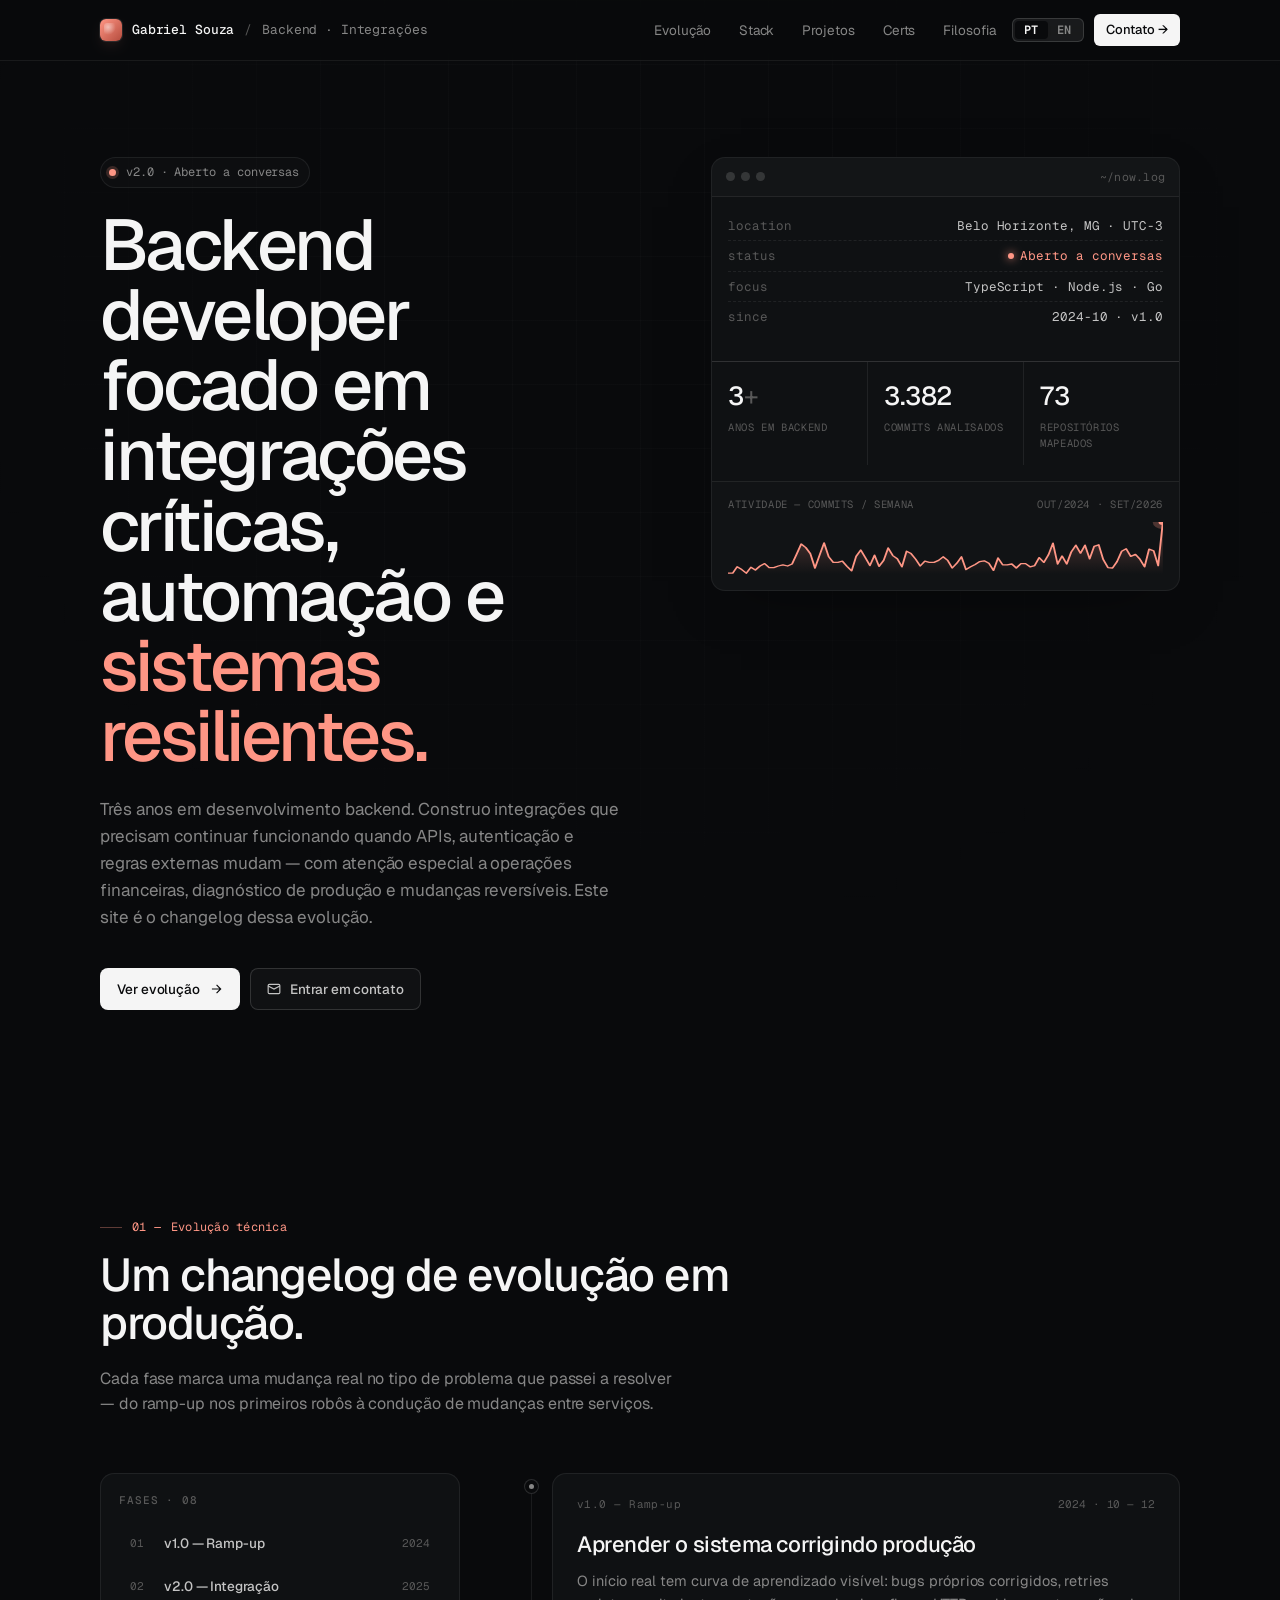
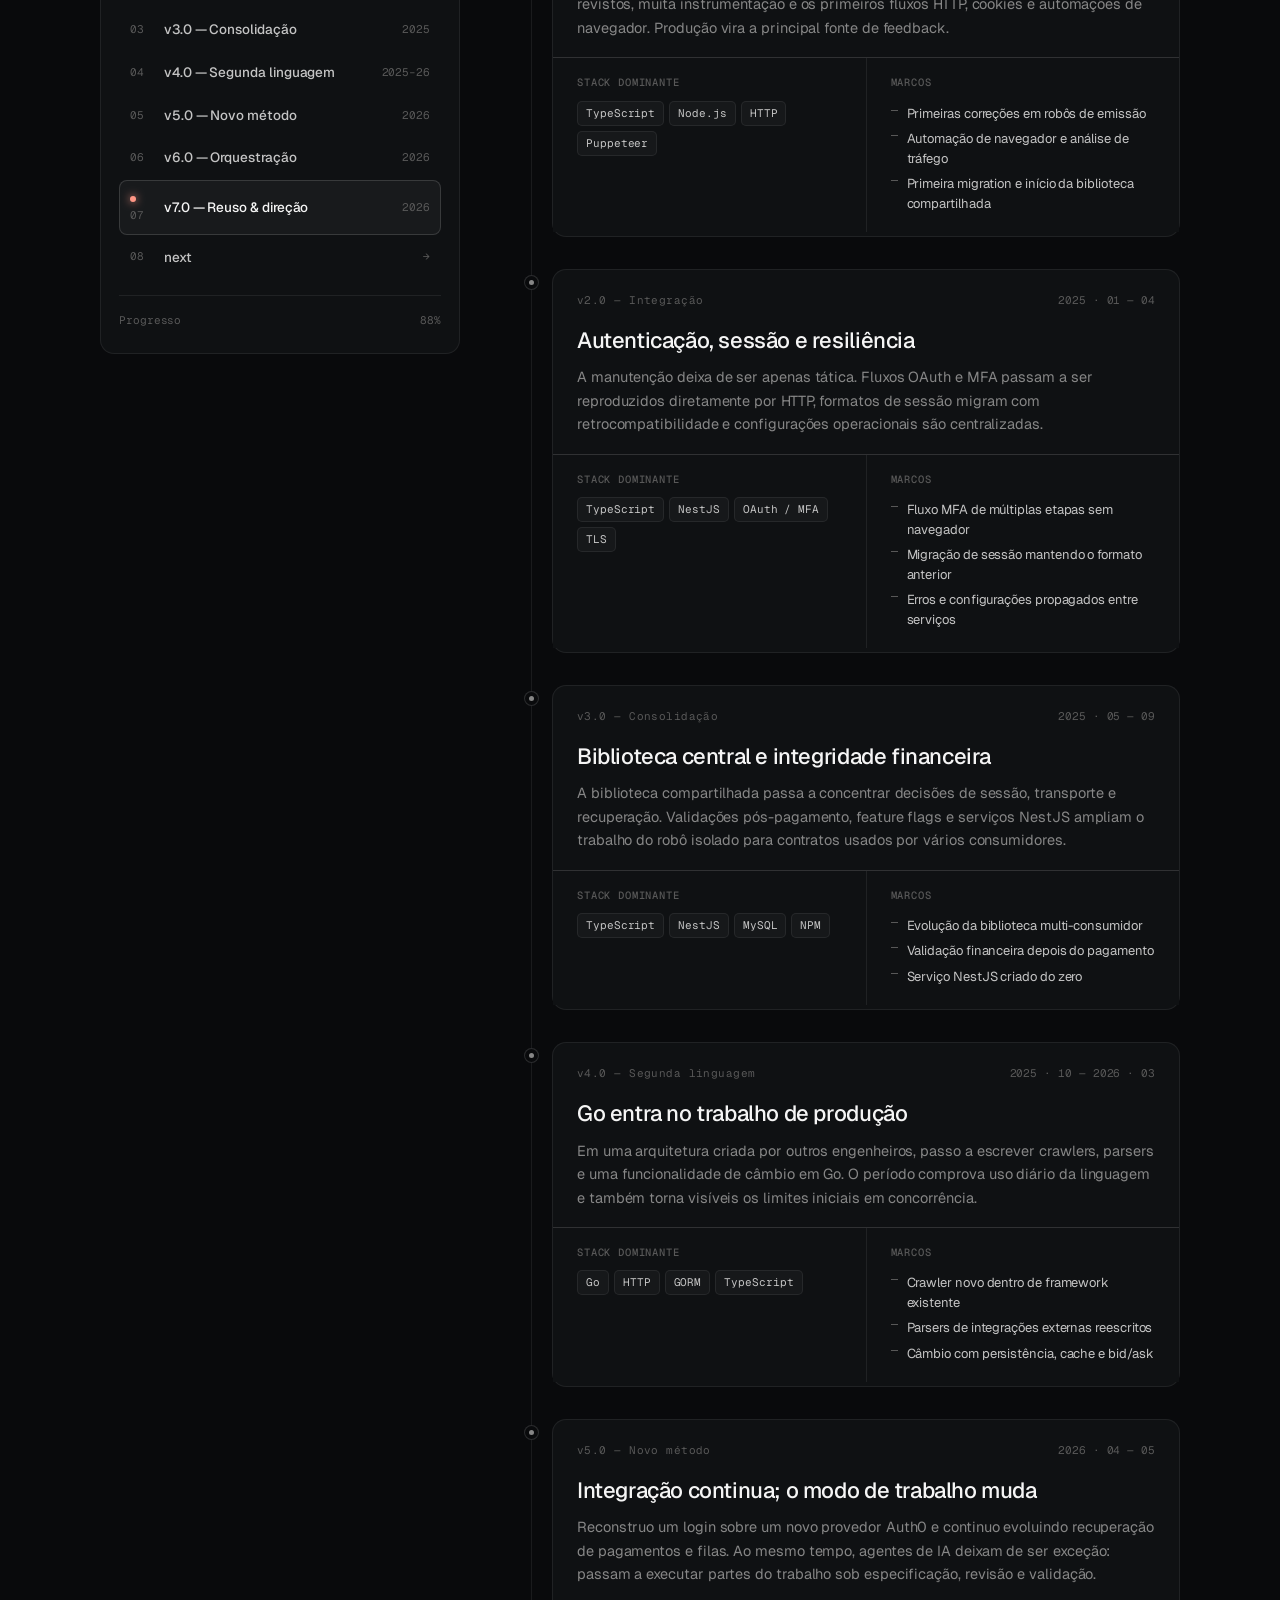
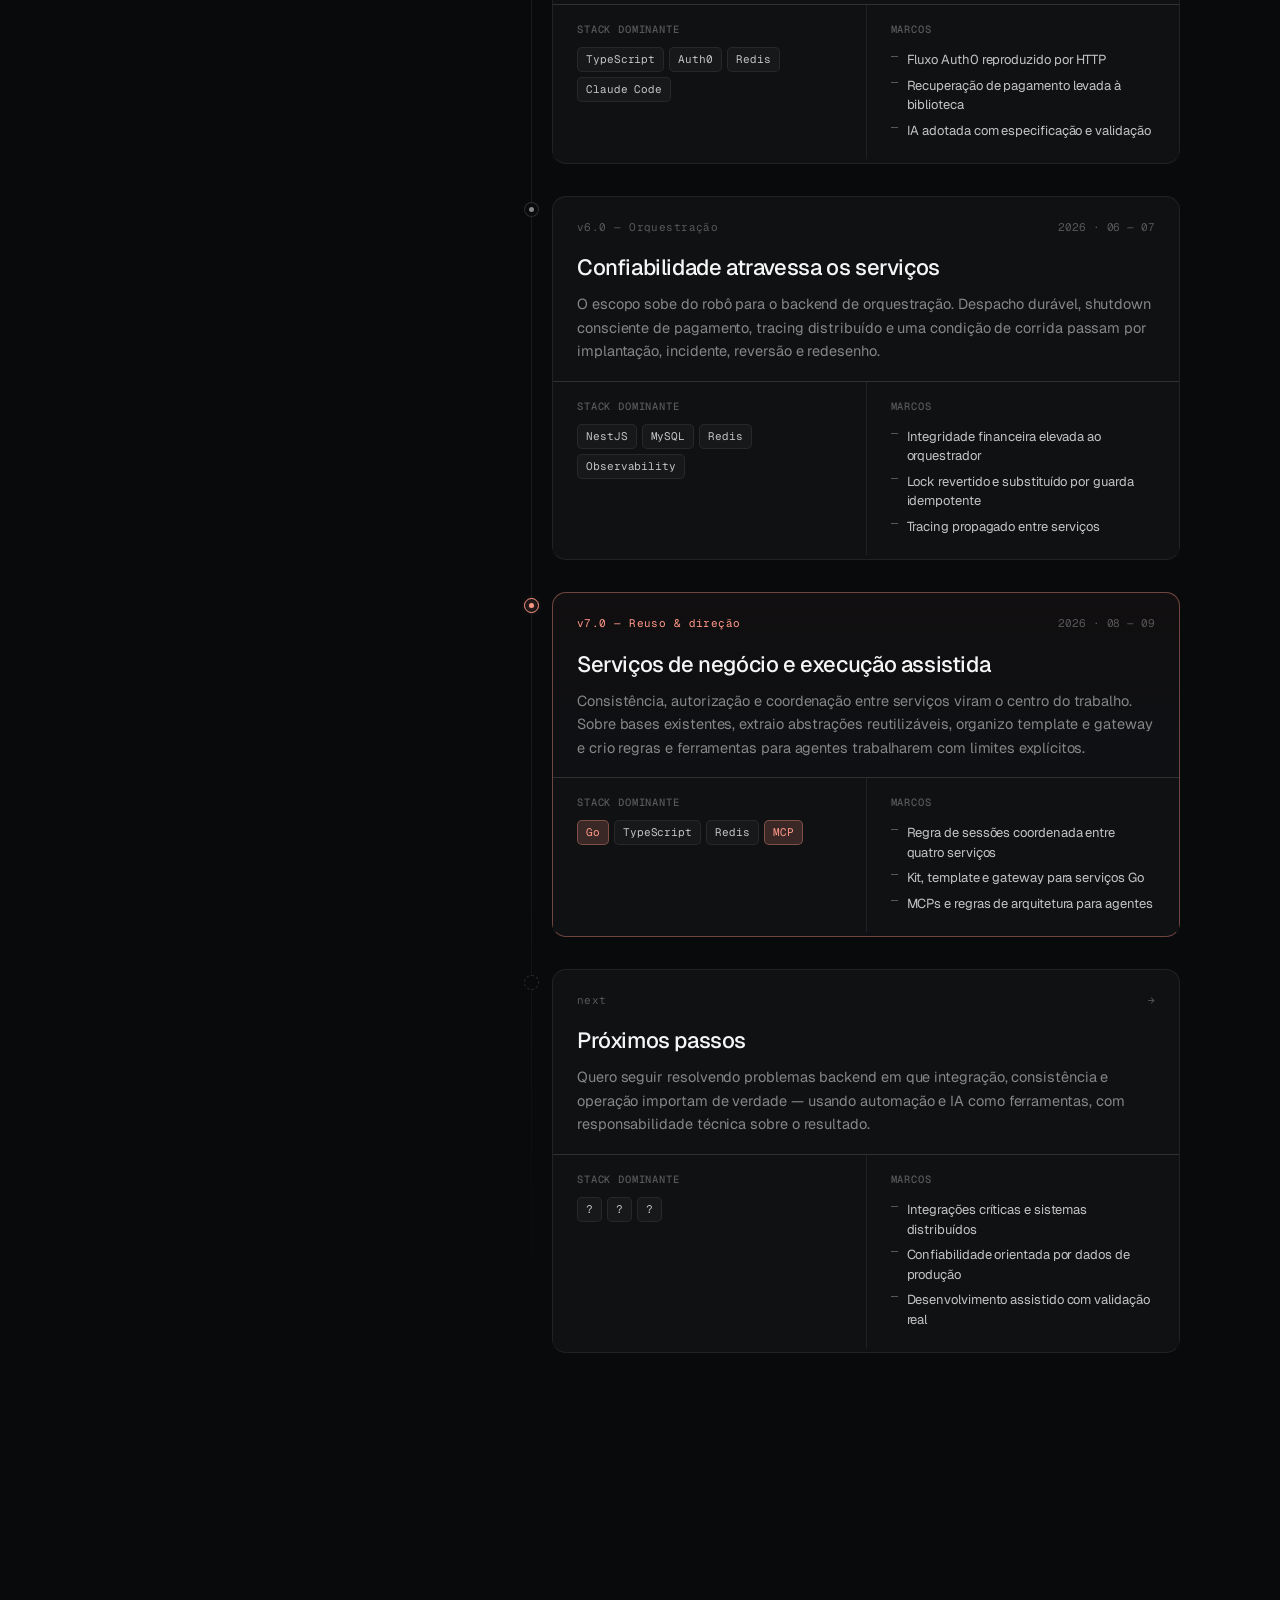
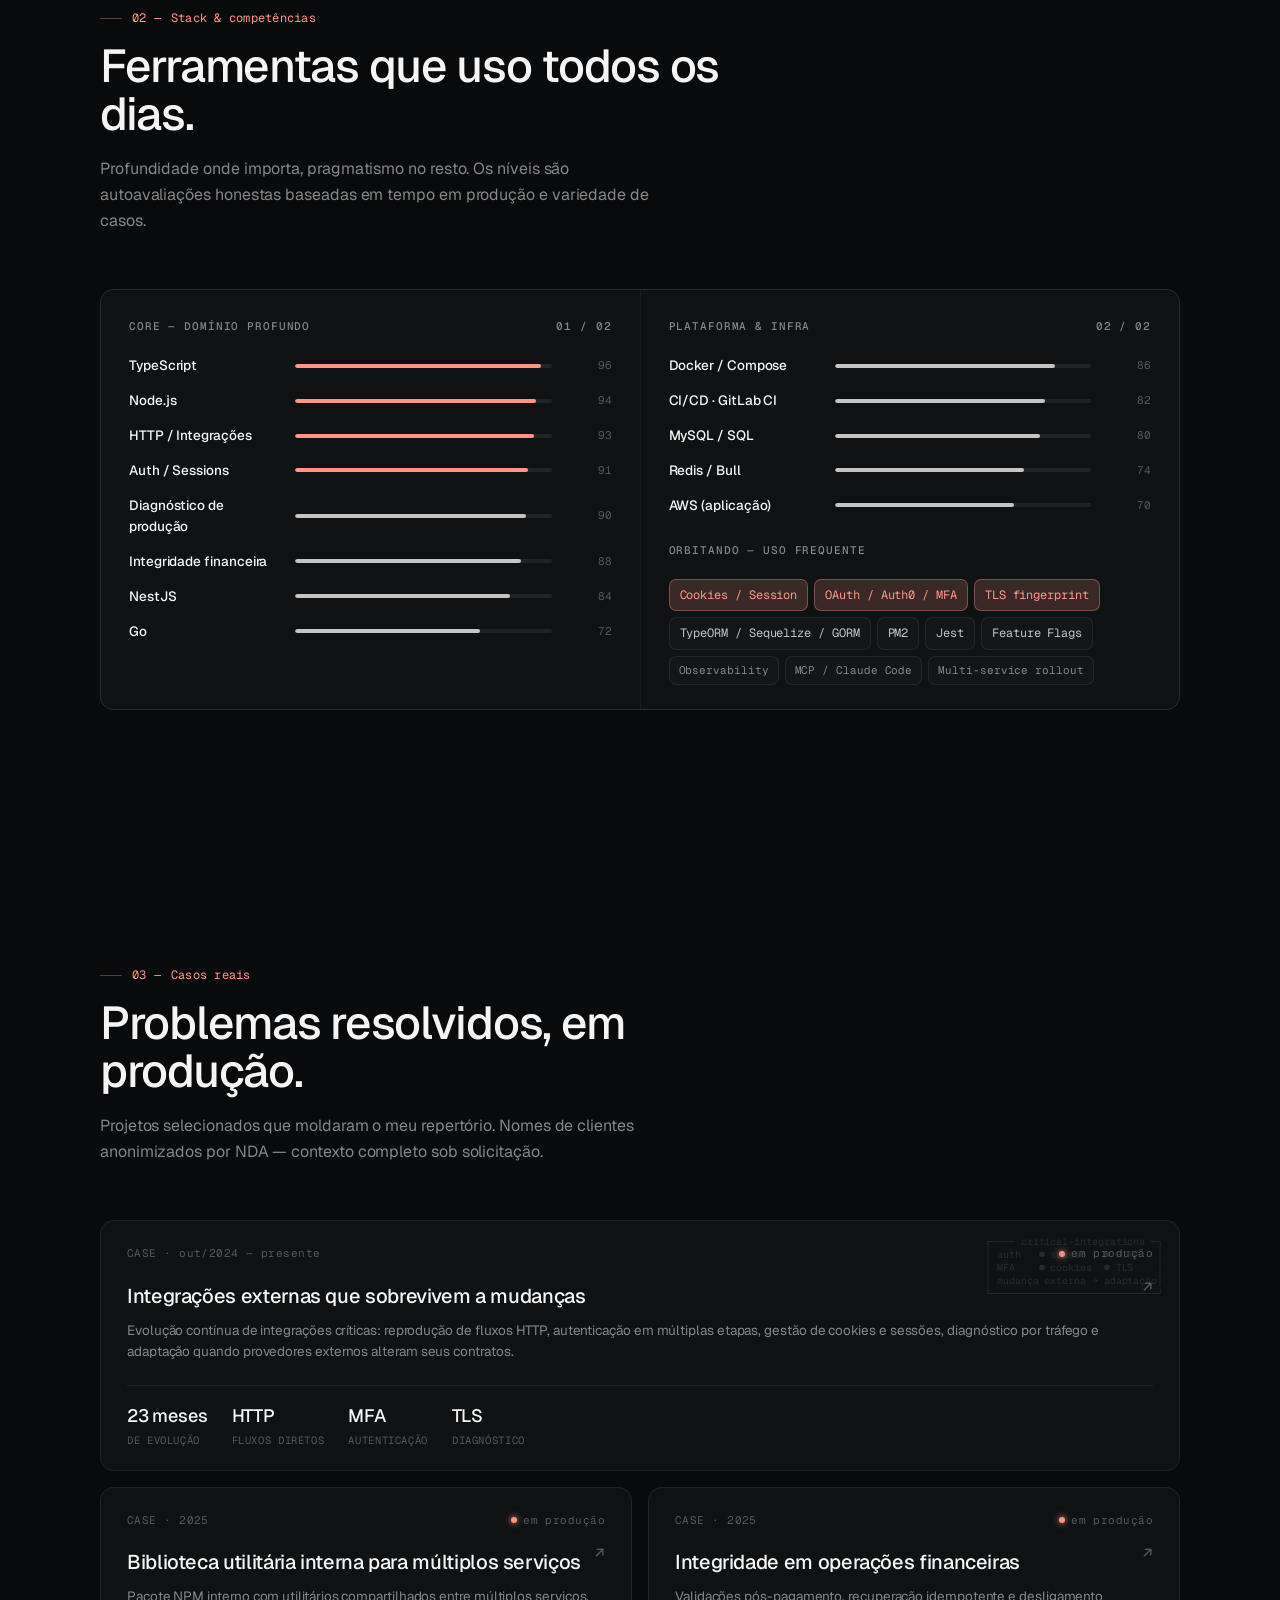
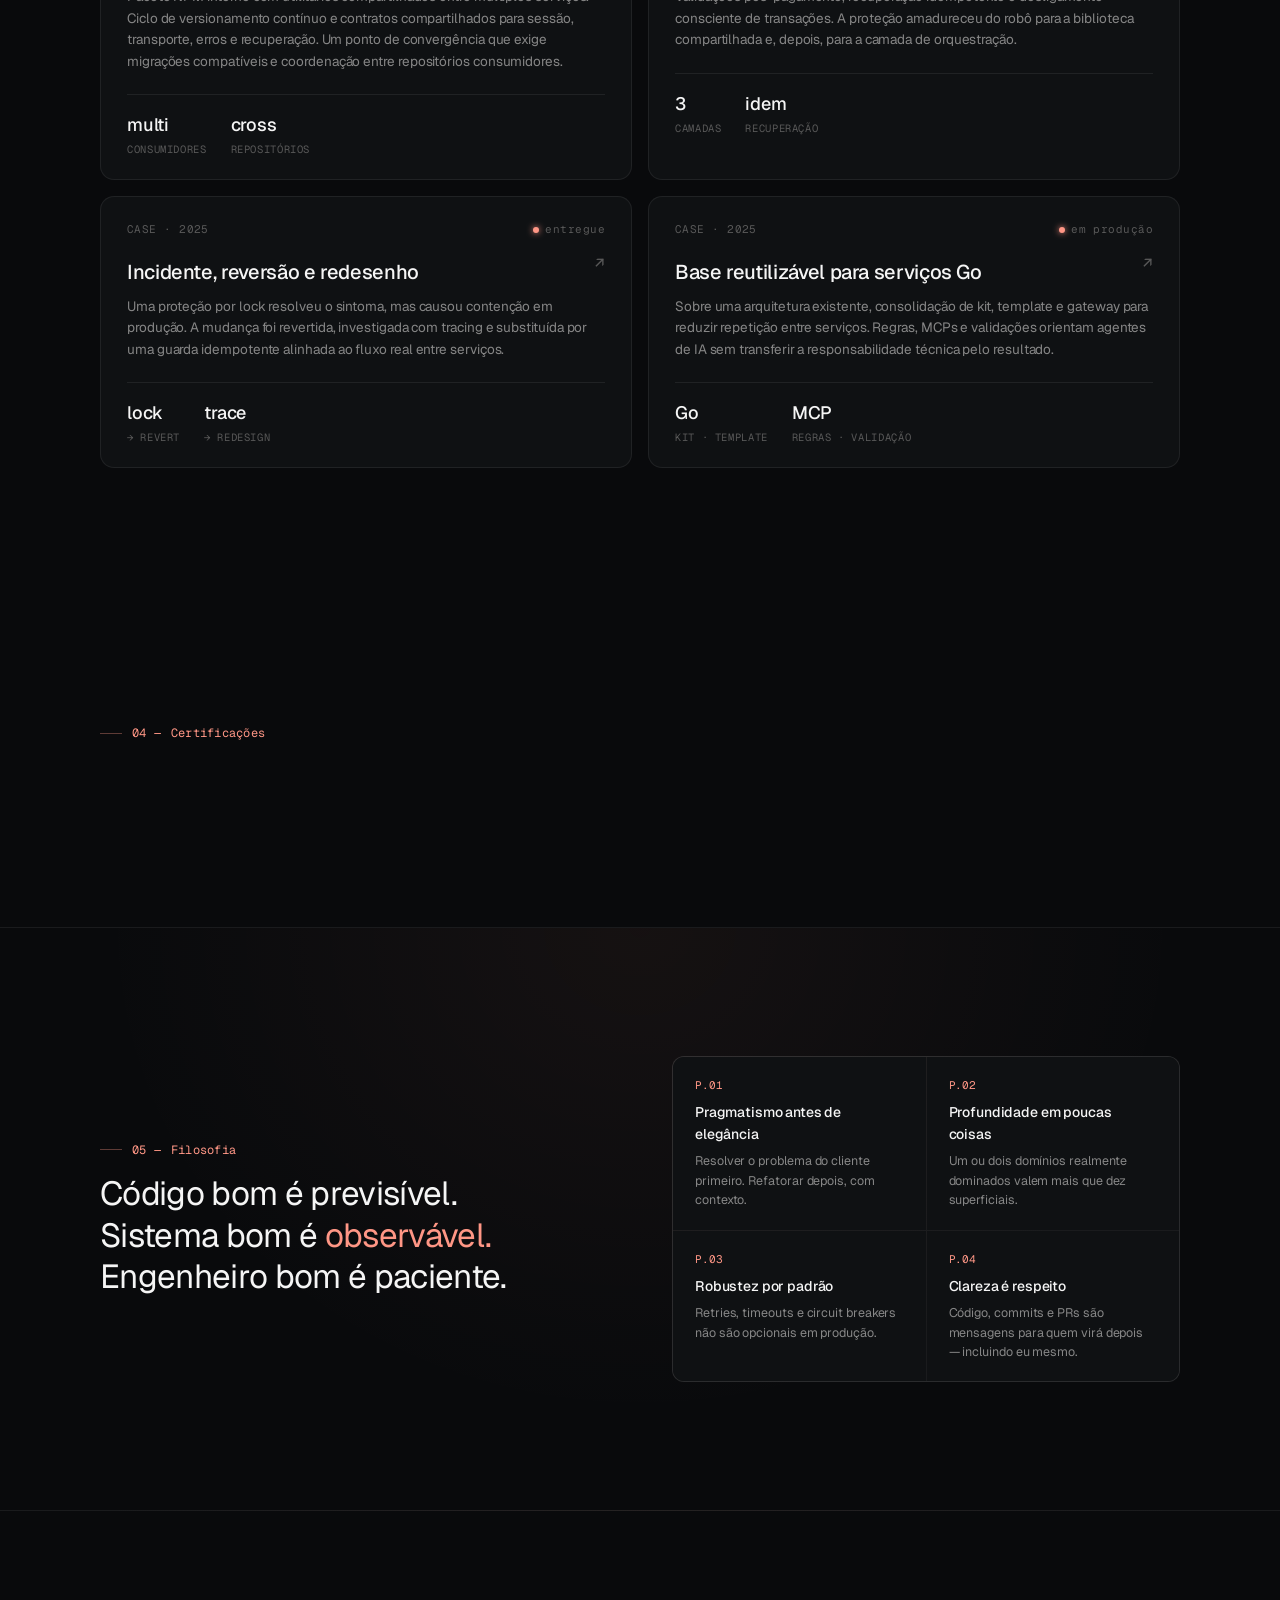
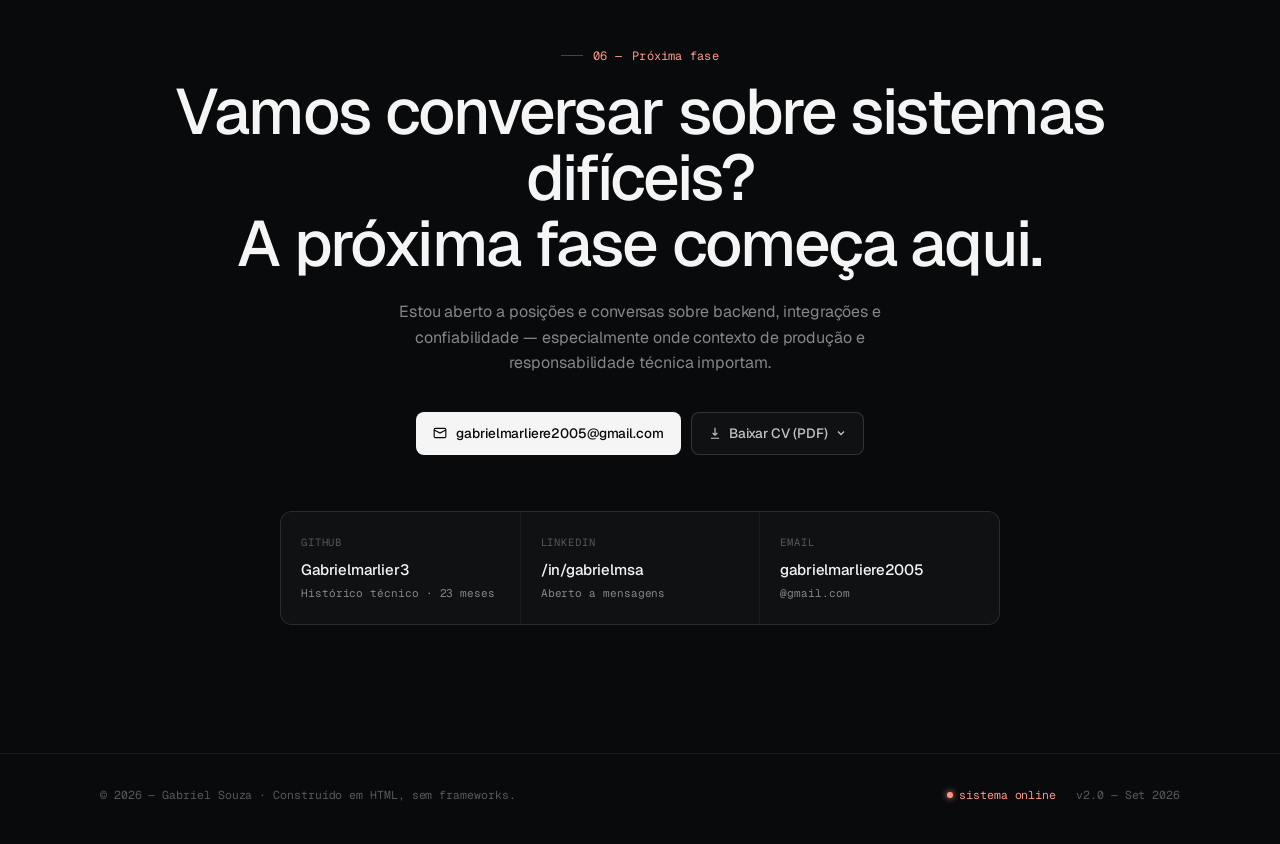
==== commit c1b8b332: "feat: atualizar portfolio com historico tecnico" ====
--- a/index.html
+++ b/index.html
@@ -3,7 +3,8 @@
 <head>
 <meta charset="utf-8" />
 <meta name="viewport" content="width=device-width, initial-scale=1" />
-<title>Gabriel Souza — Backend Developer · Web Scraping & Automation</title>
+<title>Gabriel Souza — Backend Developer · Integrações & Automação</title>
+<meta name="description" content="Backend developer especializado em integrações críticas, automação e confiabilidade de sistemas em produção com TypeScript, Node.js e Go." />
 
 <link rel="preconnect" href="https://fonts.googleapis.com">
 <link rel="preconnect" href="https://fonts.gstatic.com" crossorigin>
@@ -441,6 +442,7 @@
   .comp-row {
     display: grid; grid-template-columns: 150px 1fr 44px; gap: 16px; align-items: center;
   }
+  .comp-row.hero { padding: 0; position: static; }
   .comp-name { font-size: 13.5px; color: var(--fg); font-weight: 500; }
   .comp-bar { height: 4px; background: var(--line); border-radius: 3px; overflow: hidden; position: relative; }
   .comp-bar i {
@@ -620,6 +622,10 @@
     .nav-links a:not(.nav-cta) { display: none; }
     .nav-lang { display: flex; }
   }
+  @media (max-width: 600px) {
+    .proj-viz { display: none; }
+    .proj-stats { display: grid; grid-template-columns: repeat(2, minmax(0, 1fr)); gap: 16px; }
+  }
 </style>
 </head>
 <body>
@@ -640,7 +646,7 @@
       <span class="brand-mark"></span>
       <span class="brand-name">Gabriel Souza</span>
       <span class="brand-sep">/</span>
-      <span class="brand-role" data-i18n="role">Backend · Automation</span>
+      <span class="brand-role" data-i18n="role">Backend · Integrações</span>
     </a>
     <div class="nav-links">
       <a href="#evolution" data-i18n="nav.evolution">Evolução</a>
@@ -663,20 +669,20 @@
     <div>
       <span class="eyebrow">
         <span class="dot"></span>
-        <span data-i18n="hero.eyebrow">v1.5 · Disponível para novos projetos</span>
+        <span data-i18n="hero.eyebrow">v2.0 · Aberto a conversas</span>
       </span>
       <h1 class="hero-title">
         <span data-i18n="hero.title1">Backend developer</span><br>
         <span class="serif" data-i18n="hero.title2">focado em</span>
-        <span data-i18n="hero.title3">web scraping,</span><br>
+        <span data-i18n="hero.title3">integrações críticas,</span><br>
         <span data-i18n="hero.title4">automação e</span>
-        <span class="accent" data-i18n="hero.title5">integrações complexas.</span>
+        <span class="accent" data-i18n="hero.title5">sistemas resilientes.</span>
       </h1>
       <p class="hero-sub" data-i18n="hero.sub">
-        Dois anos e meio em desenvolvimento backend, com foco nos últimos dezoito
-        meses em crawlers resilientes, sistemas anti-bot e automações que rodam
-        24/7 em produção. Este site é um changelog da minha evolução — cada fase,
-        cada stack, cada problema que definiram meu repertório.
+        Três anos em desenvolvimento backend. Construo integrações que precisam
+        continuar funcionando quando APIs, autenticação e regras externas mudam —
+        com atenção especial a operações financeiras, diagnóstico de produção e
+        mudanças reversíveis. Este site é o changelog dessa evolução.
       </p>
       <div class="hero-actions">
         <a class="btn btn-primary" href="#evolution">
@@ -697,17 +703,17 @@
       </div>
       <div class="status-body">
         <div class="status-line"><span class="k">location</span><span class="v">Belo Horizonte, MG · UTC-3</span></div>
-        <div class="status-line"><span class="k">status</span><span class="v live" data-i18n="status.open">Aberto para contato</span></div>
-        <div class="status-line"><span class="k">focus</span><span class="v">TypeScript · NestJS · Scraping</span></div>
+        <div class="status-line"><span class="k">status</span><span class="v live" data-i18n="status.open">Aberto a conversas</span></div>
+        <div class="status-line"><span class="k">focus</span><span class="v">TypeScript · Node.js · Go</span></div>
         <div class="status-line"><span class="k">since</span><span class="v">2024-10 · v1.0</span></div>
       </div>
       <div class="status-metrics">
-        <div class="metric"><div class="num">2.5<span style="color:var(--fg-4);font-weight:400;">+</span></div><div class="lbl" data-i18n="metric.years">anos</div></div>
-        <div class="metric"><div class="num">20</div><div class="lbl" data-i18n="metric.ships">repositórios</div></div>
-        <div class="metric"><div class="num">20<span style="font-size:14px;color:var(--fg-3);">+</span></div><div class="lbl" data-i18n="metric.uptime">companhias</div></div>
+        <div class="metric"><div class="num">3<span style="color:var(--fg-4);font-weight:400;">+</span></div><div class="lbl" data-i18n="metric.years">anos em backend</div></div>
+        <div class="metric"><div class="num">3.382</div><div class="lbl" data-i18n="metric.commits">commits analisados</div></div>
+        <div class="metric"><div class="num">73</div><div class="lbl" data-i18n="metric.repos">repositórios mapeados</div></div>
       </div>
       <div class="spark">
-        <div class="lbl"><span data-i18n="spark.label">Atividade — intensidade / semana</span><span data-i18n="spark.range">últimos 18 meses</span></div>
+        <div class="lbl"><span data-i18n="spark.label">Atividade — commits / semana</span><span data-i18n="spark.range">out/2024 · set/2026</span></div>
         <svg id="spark" viewBox="0 0 300 52" preserveAspectRatio="none"></svg>
       </div>
     </aside>
@@ -721,11 +727,11 @@
       <div class="section-eyebrow">01 — <span data-i18n="ev.eyebrow">Evolução técnica</span></div>
       <h2 class="section-title">
         <span data-i18n="ev.title1">Um changelog</span>
-        <span class="serif" data-i18n="ev.title2">de dezoito meses.</span>
+        <span class="serif" data-i18n="ev.title2">de evolução em produção.</span>
       </h2>
       <p class="section-sub" data-i18n="ev.sub">
         Cada fase marca uma mudança real no tipo de problema que passei a resolver —
-        dos primeiros crawlers à engenharia reversa de SDKs de segurança.
+        do ramp-up nos primeiros robôs à condução de mudanças entre serviços.
       </p>
     </div>
 
@@ -733,15 +739,15 @@
       <!-- LEFT RAIL -->
       <aside class="tl-rail">
         <div class="tl-rail-inner">
-          <h4><span data-i18n="rail.title">Fases</span> · 07</h4>
+          <h4><span data-i18n="rail.title">Fases</span> · <span id="phase-count">08</span></h4>
           <div class="tl-phases" id="tl-phases">
             <!-- populated by JS -->
           </div>
           <div class="tl-progress-wrap">
             <div class="tl-progress" style="grid-column:1/-1;">
-              <span data-i18n="rail.prog">Progresso</span><span id="progress-num">80%</span>
+              <span data-i18n="rail.prog">Progresso</span><span id="progress-num">13%</span>
             </div>
-            <div class="bar"><span id="progress-bar" style="--progress:80;"></span></div>
+            <div class="bar"><span id="progress-bar" style="--progress:13;"></span></div>
           </div>
         </div>
       </aside>
@@ -775,12 +781,12 @@
         <div class="comp-list">
           <div class="comp-row hero"><span class="comp-name">TypeScript</span><div class="comp-bar"><i style="width:96%"></i></div><span class="comp-pct">96</span></div>
           <div class="comp-row hero"><span class="comp-name">Node.js</span><div class="comp-bar"><i style="width:94%"></i></div><span class="comp-pct">94</span></div>
-          <div class="comp-row hero"><span class="comp-name">Web Scraping</span><div class="comp-bar"><i style="width:93%"></i></div><span class="comp-pct">93</span></div>
-          <div class="comp-row hero"><span class="comp-name">Automation / Bots</span><div class="comp-bar"><i style="width:92%"></i></div><span class="comp-pct">92</span></div>
-          <div class="comp-row"><span class="comp-name">HTTP / TLS Analysis</span><div class="comp-bar"><i style="width:88%"></i></div><span class="comp-pct">88</span></div>
+          <div class="comp-row hero"><span class="comp-name" data-i18n="st.http">HTTP / Integrações</span><div class="comp-bar"><i style="width:93%"></i></div><span class="comp-pct">93</span></div>
+          <div class="comp-row hero"><span class="comp-name">Auth / Sessions</span><div class="comp-bar"><i style="width:91%"></i></div><span class="comp-pct">91</span></div>
+          <div class="comp-row"><span class="comp-name" data-i18n="st.diagnosis">Diagnóstico de produção</span><div class="comp-bar"><i style="width:90%"></i></div><span class="comp-pct">90</span></div>
+          <div class="comp-row"><span class="comp-name" data-i18n="st.financial">Integridade financeira</span><div class="comp-bar"><i style="width:88%"></i></div><span class="comp-pct">88</span></div>
           <div class="comp-row"><span class="comp-name">NestJS</span><div class="comp-bar"><i style="width:84%"></i></div><span class="comp-pct">84</span></div>
-          <div class="comp-row"><span class="comp-name">Reverse Engineering</span><div class="comp-bar"><i style="width:82%"></i></div><span class="comp-pct">82</span></div>
-          <div class="comp-row"><span class="comp-name">Debugging crítico</span><div class="comp-bar"><i style="width:90%"></i></div><span class="comp-pct">90</span></div>
+          <div class="comp-row"><span class="comp-name">Go</span><div class="comp-bar"><i style="width:72%"></i></div><span class="comp-pct">72</span></div>
         </div>
       </div>
 
@@ -789,28 +795,23 @@
         <div class="comp-list" style="margin-bottom:26px;">
           <div class="comp-row"><span class="comp-name">Docker / Compose</span><div class="comp-bar"><i style="width:86%"></i></div><span class="comp-pct">86</span></div>
           <div class="comp-row"><span class="comp-name">CI/CD · GitLab CI</span><div class="comp-bar"><i style="width:82%"></i></div><span class="comp-pct">82</span></div>
-          <div class="comp-row"><span class="comp-name">AWS (EC2, S3, ECS)</span><div class="comp-bar"><i style="width:74%"></i></div><span class="comp-pct">74</span></div>
-          <div class="comp-row"><span class="comp-name">MySQL</span><div class="comp-bar"><i style="width:80%"></i></div><span class="comp-pct">80</span></div>
-          <div class="comp-row"><span class="comp-name">NPM Packages</span><div class="comp-bar"><i style="width:78%"></i></div><span class="comp-pct">78</span></div>
+          <div class="comp-row"><span class="comp-name">MySQL / SQL</span><div class="comp-bar"><i style="width:80%"></i></div><span class="comp-pct">80</span></div>
+          <div class="comp-row"><span class="comp-name">Redis / Bull</span><div class="comp-bar"><i style="width:74%"></i></div><span class="comp-pct">74</span></div>
+          <div class="comp-row"><span class="comp-name" data-i18n="st.aws">AWS (aplicação)</span><div class="comp-bar"><i style="width:70%"></i></div><span class="comp-pct">70</span></div>
         </div>
 
         <h4 style="margin-top:8px;"><span data-i18n="st.orbit">Orbitando — uso frequente</span><span></span></h4>
         <div class="comp-cloud">
-          <span class="tag accent">uTLS</span>
-          <span class="tag accent">tough-cookie</span>
-          <span class="tag accent">Charles Proxy</span>
-          <span class="tag">Sequelize</span>
+          <span class="tag accent">Cookies / Session</span>
+          <span class="tag accent">OAuth / Auth0 / MFA</span>
+          <span class="tag accent">TLS fingerprint</span>
+          <span class="tag">TypeORM / Sequelize / GORM</span>
           <span class="tag">PM2</span>
-          <span class="tag">Passport / JWT</span>
           <span class="tag">Jest</span>
-          <span class="tag">@nestjs/schedule</span>
-          <span class="tag sm">Go</span>
-          <span class="tag sm">Rust</span>
-          <span class="tag sm">Graylog</span>
-          <span class="tag sm">GitLab CI</span>
-          <span class="tag sm">ECS Auto Scaling</span>
-          <span class="tag sm">WASM</span>
-          <span class="tag sm">TLS fingerprint</span>
+          <span class="tag">Feature Flags</span>
+          <span class="tag sm">Observability</span>
+          <span class="tag sm">MCP / Claude Code</span>
+          <span class="tag sm">Multi-service rollout</span>
         </div>
       </div>
     </div>
@@ -834,37 +835,36 @@
 
     <div class="proj-grid">
       <article class="proj-card span-2">
-        <div class="proj-viz">┌──── flight-crawlers ──────┐
-│ ● ● ● plataformas: 3      │
-│   companhias aéreas: 20+   │
-│   uptime: 18 meses        │
-└───────────────────────────┘</div>
+        <div class="proj-viz">┌──── critical-integrations ─┐
+│ auth   ● sessão   ● HTTP   │
+│ MFA    ● cookies  ● TLS    │
+│ mudança externa → adaptação│
+└────────────────────────────┘</div>
         <div class="proj-kicker">
           <span>CASE · out/2024 — presente</span>
-          <span class="status">em produção</span>
+          <span class="status" data-i18n="pr.status.prod">em produção</span>
         </div>
         <h3 class="proj-title">
-          <span data-i18n="pr.c1.t">Crawlers multi-plataforma de preços de voo</span>
+          <span data-i18n="pr.c1.t">Integrações externas que sobrevivem a mudanças</span>
           <span class="proj-arrow">↗</span>
         </h3>
         <p class="proj-desc" data-i18n="pr.c1.d">
-          Três crawlers independentes para companhias aéreas com sistemas anti-bot de
-          alta sofisticação. Reprodução de fluxos HTTP, impersonação de TLS (Go + Rust),
-          rotação de sessão com gestão de estado proprietária e algoritmo UCB1 para
-          otimização de headers. Operação contínua em produção há 18 meses.
+          Evolução contínua de integrações críticas: reprodução de fluxos HTTP,
+          autenticação em múltiplas etapas, gestão de cookies e sessões, diagnóstico
+          por tráfego e adaptação quando provedores externos alteram seus contratos.
         </p>
         <div class="proj-stats">
-          <div><span class="n">3</span><span class="l">plataformas</span></div>
-          <div><span class="n">20+</span><span class="l">companhias aéreas</span></div>
-          <div><span class="n">18 meses</span><span class="l" data-i18n="pr.c1.uptime">em produção</span></div>
-          <div><span class="n">TLS</span><span class="l">impersonation</span></div>
+          <div><span class="n" data-i18n="pr.months">23 meses</span><span class="l" data-i18n="pr.c1.uptime">de evolução</span></div>
+          <div><span class="n">HTTP</span><span class="l" data-i18n="pr.flows">fluxos diretos</span></div>
+          <div><span class="n">MFA</span><span class="l" data-i18n="pr.auth">autenticação</span></div>
+          <div><span class="n">TLS</span><span class="l" data-i18n="pr.diagnosis">diagnóstico</span></div>
         </div>
       </article>
 
       <article class="proj-card">
         <div class="proj-kicker">
           <span>CASE · 2025</span>
-          <span class="status">em produção</span>
+          <span class="status" data-i18n="pr.status.prod">em produção</span>
         </div>
         <h3 class="proj-title">
           <span data-i18n="pr.c2.t">Biblioteca utilitária interna para múltiplos serviços</span>
@@ -872,72 +872,73 @@
         </h3>
         <p class="proj-desc" data-i18n="pr.c2.d">
           Pacote NPM interno com utilitários compartilhados entre múltiplos serviços.
-          Ciclo de versionamento contínuo, 4 consumidores ativos e mais de 100 releases
-          publicados. Ponto central de convergência técnica entre serviços.
+          Ciclo de versionamento contínuo e contratos compartilhados para sessão,
+          transporte, erros e recuperação. Um ponto de convergência que exige migrações
+          compatíveis e coordenação entre repositórios consumidores.
         </p>
         <div class="proj-stats">
-          <div><span class="n">100+</span><span class="l">releases</span></div>
-          <div><span class="n">4</span><span class="l">consumidores</span></div>
+          <div><span class="n">multi</span><span class="l" data-i18n="pr.consumers">consumidores</span></div>
+          <div><span class="n">cross</span><span class="l" data-i18n="pr.repositories">repositórios</span></div>
         </div>
       </article>
 
       <article class="proj-card">
         <div class="proj-kicker">
           <span>CASE · 2025</span>
-          <span class="status">em produção</span>
+          <span class="status" data-i18n="pr.status.prod">em produção</span>
         </div>
         <h3 class="proj-title">
-          <span data-i18n="pr.c3.t">Sistema de gestão de sessão por perfil</span>
+          <span data-i18n="pr.c3.t">Integridade em operações financeiras</span>
           <span class="proj-arrow">↗</span>
         </h3>
         <p class="proj-desc" data-i18n="pr.c3.d">
-          Camada de gestão de estado para crawlers com múltiplos perfis de identidade,
-          rotação automática e recuperação de falhas. Evoluído da v1 para v2
-          com estratégias de fingerprinting progressivamente mais sofisticadas.
+          Validações pós-pagamento, recuperação idempotente e desligamento consciente
+          de transações. A proteção amadureceu do robô para a biblioteca compartilhada
+          e, depois, para a camada de orquestração.
         </p>
         <div class="proj-stats">
-          <div><span class="n">v2</span><span class="l">versão atual</span></div>
-          <div><span class="n">multi</span><span class="l">estratégias</span></div>
+          <div><span class="n">3</span><span class="l" data-i18n="pr.layers">camadas</span></div>
+          <div><span class="n">idem</span><span class="l" data-i18n="pr.recovery">recuperação</span></div>
         </div>
       </article>
 
       <article class="proj-card">
         <div class="proj-kicker">
           <span>CASE · 2025</span>
-          <span class="status">entregue</span>
+          <span class="status" data-i18n="pr.status.delivered">entregue</span>
         </div>
         <h3 class="proj-title">
-          <span data-i18n="pr.c4.t">Engenharia reversa de SDK de verificação</span>
+          <span data-i18n="pr.c4.t">Incidente, reversão e redesenho</span>
           <span class="proj-arrow">↗</span>
         </h3>
         <p class="proj-desc" data-i18n="pr.c4.d">
-          Análise de SDK de identidade sem documentação: desofuscação de JavaScript em
-          múltiplas camadas, decompilação de módulo WASM para C,
-          reimplementação manual de 5 algoritmos criptográficos proprietários.
+          Uma proteção por lock resolveu o sintoma, mas causou contenção em produção.
+          A mudança foi revertida, investigada com tracing e substituída por uma guarda
+          idempotente alinhada ao fluxo real entre serviços.
         </p>
         <div class="proj-stats">
-          <div><span class="n">5</span><span class="l">algoritmos crypto</span></div>
-          <div><span class="n">WASM</span><span class="l">→ C decompilado</span></div>
+          <div><span class="n">lock</span><span class="l">→ revert</span></div>
+          <div><span class="n">trace</span><span class="l">→ redesign</span></div>
         </div>
       </article>
 
       <article class="proj-card">
         <div class="proj-kicker">
           <span>CASE · 2025</span>
-          <span class="status">em produção</span>
+          <span class="status" data-i18n="pr.status.prod">em produção</span>
         </div>
         <h3 class="proj-title">
-          <span data-i18n="pr.c5.t">Cliente HTTP/TLS com impersonação de perfil</span>
+          <span data-i18n="pr.c5.t">Base reutilizável para serviços Go</span>
           <span class="proj-arrow">↗</span>
         </h3>
         <p class="proj-desc" data-i18n="pr.c5.d">
-          Cliente Go que consome biblioteca Rust proprietária para impersonação de perfil
-          TLS de browsers reais. Contorna inspeção profunda de pacotes e sistemas
-          anti-bot baseados em fingerprint de handshake TLS/JA3.
+          Sobre uma arquitetura existente, consolidação de kit, template e gateway para
+          reduzir repetição entre serviços. Regras, MCPs e validações orientam agentes de
+          IA sem transferir a responsabilidade técnica pelo resultado.
         </p>
         <div class="proj-stats">
-          <div><span class="n">Go</span><span class="l">+ Rust</span></div>
-          <div><span class="n">JA3</span><span class="l">fingerprint</span></div>
+          <div><span class="n">Go</span><span class="l">kit · template</span></div>
+          <div><span class="n">MCP</span><span class="l">regras · validação</span></div>
         </div>
       </article>
     </div>
@@ -1000,15 +1001,15 @@
 <!-- CTA -->
 <section id="contact" class="cta">
   <div class="container">
-    <div class="section-eyebrow" style="justify-content:center;display:inline-flex;">05 — <span data-i18n="ct.eyebrow">Próxima fase</span></div>
+    <div class="section-eyebrow" style="justify-content:center;display:inline-flex;">06 — <span data-i18n="ct.eyebrow">Próxima fase</span></div>
     <h2>
-      <span data-i18n="ct.t1">Vamos construir</span>
-      <span class="serif" data-i18n="ct.t2">algo difícil,</span><br>
-      <span data-i18n="ct.t3">juntos?</span>
+      <span data-i18n="ct.t1">Vamos conversar sobre</span>
+      <span class="serif" data-i18n="ct.t2">sistemas difíceis?</span><br>
+      <span data-i18n="ct.t3">A próxima fase começa aqui.</span>
     </h2>
     <p data-i18n="ct.sub">
-      Contratos pontuais, consultoria em scraping/automação ou discussões técnicas —
-      estou lendo a caixa de entrada.
+      Estou aberto a posições e conversas sobre backend, integrações e confiabilidade —
+      especialmente onde contexto de produção e responsabilidade técnica importam.
     </p>
     <div class="cta-actions">
       <a href="mailto:gabrielmarliere2005@gmail.com" class="btn btn-primary">
@@ -1036,7 +1037,7 @@
       <a class="channel" href="https://github.com/Gabrielmarlier3" target="_blank" rel="noopener">
         <div class="lbl">GITHUB</div>
         <div class="val">Gabrielmarlier3</div>
-        <div class="sub">20 repos privados · 18 meses</div>
+        <div class="sub" data-i18n="ch.gh">Histórico técnico · 23 meses</div>
       </a>
       <a class="channel" href="https://www.linkedin.com/in/gabrielmsa" target="_blank" rel="noopener">
         <div class="lbl">LINKEDIN</div>
@@ -1057,7 +1058,7 @@
     <div>© 2026 — Gabriel Souza · <span data-i18n="f.built">Construído em HTML, sem frameworks.</span></div>
     <div class="footer-meta">
       <span class="live" data-i18n="f.live">sistema online</span>
-      <span data-i18n="f.ver">v1.5 — Abr 2026</span>
+      <span data-i18n="f.ver">v2.0 — Set 2026</span>
     </div>
   </div>
 </footer>
@@ -1110,118 +1111,164 @@
 const PHASES = [
   {
     id: 'p1',
-    phase: 'v1.0 — Entrada',
-    phaseEn: 'v1.0 — Entry',
+    phase: 'v1.0 — Ramp-up',
+    phaseEn: 'v1.0 — Ramp-up',
     year: '2024',
-    date: '2024 · 10',
-    title: 'Primeiros crawlers de voo em produção',
-    titleEn: 'First flight crawlers in production',
-    body: 'Entrada com foco imediato em scraping de companhias aéreas. Reprodução de fluxos HTTP, gestão de cookies e headers, análise de sessão com Charles Proxy. Aprender a diferença entre "funciona no navegador" e "funciona headless por 30 dias".',
-    bodyEn: 'Joined with immediate focus on airline scraping. Reproducing HTTP flows, cookie and header management, session analysis with Charles Proxy. Learning the difference between "works in a browser" and "works headlessly for 30 days".',
-    stack: ['TypeScript', 'Node.js', 'uTLS', 'MySQL'],
+    date: '2024 · 10 — 12',
+    title: 'Aprender o sistema corrigindo produção',
+    titleEn: 'Learning the system through production fixes',
+    body: 'O início real tem curva de aprendizado visível: bugs próprios corrigidos, retries revistos, muita instrumentação e os primeiros fluxos HTTP, cookies e automações de navegador. Produção vira a principal fonte de feedback.',
+    bodyEn: 'The real beginning shows a visible learning curve: correcting my own bugs, revisiting retries, adding instrumentation and building the first HTTP, cookie and browser automation flows. Production becomes the main feedback source.',
+    stack: ['TypeScript', 'Node.js', 'HTTP', 'Puppeteer'],
     hot: ['TypeScript', 'Node.js'],
     milestones: [
-      'Três crawlers de companhias aéreas funcionando',
-      'Análise de fluxo HTTP com Charles Proxy',
-      'Primeiros pipelines de CI/CD no GitLab'
+      'Primeiras correções em robôs de emissão',
+      'Automação de navegador e análise de tráfego',
+      'Primeira migration e início da biblioteca compartilhada'
     ],
     milestonesEn: [
-      'Three airline crawlers working',
-      'HTTP flow analysis with Charles Proxy',
-      'First CI/CD pipelines on GitLab'
+      'First fixes in ticketing automations',
+      'Browser automation and traffic analysis',
+      'First migration and start of the shared library'
     ]
   },
   {
     id: 'p2',
-    phase: 'v2.0 — Multi-plataforma',
-    phaseEn: 'v2.0 — Multi-platform',
+    phase: 'v2.0 — Integração',
+    phaseEn: 'v2.0 — Integration',
     year: '2025',
-    date: '2025 · 01',
-    title: 'Escala, resiliência e anti-fingerprint',
-    titleEn: 'Scale, resilience and anti-fingerprint',
-    body: 'Volume crescente exigiu estratégias sérias de retry, backoff e rotação de sessão. Primeiras soluções anti-fingerprint: User-Agent, headers e cookies coordenados. A distinção entre uptime de lab e uptime de produção começa a importar.',
-    bodyEn: 'Growing volume demanded serious retry, backoff and session rotation strategies. First anti-fingerprint solutions: coordinated User-Agent, headers and cookies. The difference between lab uptime and production uptime starts to matter.',
-    stack: ['TypeScript', 'NestJS', 'Docker', 'GitLab CI'],
-    hot: ['NestJS'],
+    date: '2025 · 01 — 04',
+    title: 'Autenticação, sessão e resiliência',
+    titleEn: 'Authentication, sessions and resilience',
+    body: 'A manutenção deixa de ser apenas tática. Fluxos OAuth e MFA passam a ser reproduzidos diretamente por HTTP, formatos de sessão migram com retrocompatibilidade e configurações operacionais são centralizadas.',
+    bodyEn: 'Maintenance becomes more than tactical. OAuth and MFA flows are reproduced directly over HTTP, session formats migrate with backward compatibility and operational configuration becomes centralized.',
+    stack: ['TypeScript', 'NestJS', 'OAuth / MFA', 'TLS'],
+    hot: ['OAuth / MFA', 'TLS'],
     milestones: [
-      'Cobertura de 3 plataformas de emissão em produção contínua',
-      'Estratégias de retry com backoff e estado persistido',
-      'Deploy automatizado com Docker + GitLab CI'
+      'Fluxo MFA de múltiplas etapas sem navegador',
+      'Migração de sessão mantendo o formato anterior',
+      'Erros e configurações propagados entre serviços'
     ],
     milestonesEn: [
-      'Coverage of 3 ticketing platforms in continuous production',
-      'Retry with backoff and persistent state',
-      'Automated deploy with Docker + GitLab CI'
+      'Multi-step MFA flow without a browser',
+      'Session migration preserving the previous format',
+      'Errors and configuration propagated across services'
     ]
   },
   {
     id: 'p3',
-    phase: 'v3.0 — Infraestrutura',
-    phaseEn: 'v3.0 — Infrastructure',
+    phase: 'v3.0 — Consolidação',
+    phaseEn: 'v3.0 — Consolidation',
     year: '2025',
-    date: '2025 · 03',
-    title: 'NestJS, AWS e biblioteca interna',
-    titleEn: 'NestJS, AWS and internal library',
-    body: 'Desenvolvimento de microsserviços com NestJS do zero: JWT/Passport, @Cron, Sequelize. Infraestrutura em AWS (EC2, S3, ECS com Auto Scaling). Criação e publicação de biblioteca utilitária interna em NPM — adotada por 4 serviços.',
-    bodyEn: 'Microservice development with NestJS from scratch: JWT/Passport, @Cron, Sequelize. AWS infrastructure (EC2, S3, ECS with Auto Scaling). Creation and publication of internal NPM utility library — adopted by 4 services.',
-    stack: ['NestJS', 'AWS ECS', 'Sequelize', 'NPM'],
-    hot: ['AWS ECS', 'NestJS'],
+    date: '2025 · 05 — 09',
+    title: 'Biblioteca central e integridade financeira',
+    titleEn: 'Core library and financial integrity',
+    body: 'A biblioteca compartilhada passa a concentrar decisões de sessão, transporte e recuperação. Validações pós-pagamento, feature flags e serviços NestJS ampliam o trabalho do robô isolado para contratos usados por vários consumidores.',
+    bodyEn: 'The shared library starts concentrating session, transport and recovery decisions. Post-payment checks, feature flags and NestJS services expand the work from isolated automations to contracts used by multiple consumers.',
+    stack: ['TypeScript', 'NestJS', 'MySQL', 'NPM'],
+    hot: ['TypeScript', 'NestJS'],
     milestones: [
-      'Microsserviços com JWT, @Cron e Sequelize',
-      'Biblioteca utilitária NPM interna em uso por 4 serviços',
-      'ECS Auto Scaling provisionado e monitorado via Grafana'
+      'Evolução da biblioteca multi-consumidor',
+      'Validação financeira depois do pagamento',
+      'Serviço NestJS criado do zero'
     ],
     milestonesEn: [
-      'Microservices with JWT, @Cron and Sequelize',
-      'Internal NPM utility library in use by 4 services',
-      'ECS Auto Scaling provisioned and monitored via Grafana'
+      'Evolution of a multi-consumer library',
+      'Financial verification after payment',
+      'NestJS service built from scratch'
     ]
   },
   {
     id: 'p4',
-    phase: 'v4.0 — Sessão & TLS',
-    phaseEn: 'v4.0 — Session & TLS',
-    year: '2025',
-    date: '2025 · 06',
-    title: 'Session manager, impersonação de TLS e UCB1',
-    titleEn: 'Session manager, TLS impersonation and UCB1',
-    body: 'Anti-bot de alta sofisticação exigiu solução própria de gestão de sessão. Impersonação de perfil TLS via cliente Go consumindo biblioteca Rust proprietária. Algoritmo UCB1 (Multi-Armed Bandit) para otimização autônoma de headers.',
-    bodyEn: 'High-sophistication anti-bot required a custom session management solution. TLS profile impersonation via Go client consuming proprietary Rust library. UCB1 (Multi-Armed Bandit) algorithm for autonomous header optimization.',
-    stack: ['TypeScript', 'Go', 'Rust'],
-    hot: ['Go', 'Rust'],
+    phase: 'v4.0 — Segunda linguagem',
+    phaseEn: 'v4.0 — Second language',
+    year: '2025–26',
+    date: '2025 · 10 — 2026 · 03',
+    title: 'Go entra no trabalho de produção',
+    titleEn: 'Go enters production work',
+    body: 'Em uma arquitetura criada por outros engenheiros, passo a escrever crawlers, parsers e uma funcionalidade de câmbio em Go. O período comprova uso diário da linguagem e também torna visíveis os limites iniciais em concorrência.',
+    bodyEn: 'Within an architecture created by other engineers, I start writing crawlers, parsers and a currency feature in Go. This period demonstrates daily use of the language while also making the initial limits around concurrency visible.',
+    stack: ['Go', 'HTTP', 'GORM', 'TypeScript'],
+    hot: ['Go'],
     milestones: [
-      'Solução própria de gestão de sessão v1 → v2',
-      'Cliente TLS em Go + biblioteca Rust proprietária',
-      'UCB1 para ordenação autônoma de headers'
+      'Crawler novo dentro de framework existente',
+      'Parsers de integrações externas reescritos',
+      'Câmbio com persistência, cache e bid/ask'
     ],
     milestonesEn: [
-      'Custom session management solution v1 → v2',
-      'Go TLS client + proprietary Rust library',
-      'UCB1 for autonomous header ordering'
+      'New crawler within an existing framework',
+      'External integration parsers rewritten',
+      'Currency handling with persistence, cache and bid/ask'
     ]
   },
   {
     id: 'p5',
-    phase: 'v5.0 — Engenharia Reversa',
-    phaseEn: 'v5.0 — Reverse Engineering',
+    phase: 'v5.0 — Novo método',
+    phaseEn: 'v5.0 — New method',
     year: '2026',
-    date: '2026 · 04',
-    title: 'Deofuscação de SDK e módulo WASM',
-    titleEn: 'SDK deobfuscation and WASM module',
-    body: 'Análise profunda de SDK de verificação de identidade sem documentação: desofuscação manual de JavaScript em múltiplas camadas, decompilação de módulo WASM para C, reimplementação de 5 algoritmos criptográficos proprietários.',
-    bodyEn: 'Deep analysis of undocumented identity verification SDK: manual JavaScript deobfuscation in multiple layers, WASM module decompilation to C, reimplementation of 5 proprietary cryptographic algorithms.',
-    stack: ['JavaScript', 'WASM', 'Node.js'],
-    hot: ['WASM'],
+    date: '2026 · 04 — 05',
+    title: 'Integração continua; o modo de trabalho muda',
+    titleEn: 'Integration continues; the working method changes',
+    body: 'Reconstruo um login sobre um novo provedor Auth0 e continuo evoluindo recuperação de pagamentos e filas. Ao mesmo tempo, agentes de IA deixam de ser exceção: passam a executar partes do trabalho sob especificação, revisão e validação.',
+    bodyEn: 'I rebuild a login flow on a new Auth0 provider and keep evolving payment recovery and queues. At the same time, AI agents stop being the exception and begin executing parts of the work under specification, review and validation.',
+    stack: ['TypeScript', 'Auth0', 'Redis', 'Claude Code'],
+    hot: ['Auth0', 'Claude Code'],
+    milestones: [
+      'Fluxo Auth0 reproduzido por HTTP',
+      'Recuperação de pagamento levada à biblioteca',
+      'IA adotada com especificação e validação'
+    ],
+    milestonesEn: [
+      'Auth0 flow reproduced over HTTP',
+      'Payment recovery moved into the shared library',
+      'AI adopted with specification and validation'
+    ]
+  },
+  {
+    id: 'p6',
+    phase: 'v6.0 — Orquestração',
+    phaseEn: 'v6.0 — Orchestration',
+    year: '2026',
+    date: '2026 · 06 — 07',
+    title: 'Confiabilidade atravessa os serviços',
+    titleEn: 'Reliability moves across services',
+    body: 'O escopo sobe do robô para o backend de orquestração. Despacho durável, shutdown consciente de pagamento, tracing distribuído e uma condição de corrida passam por implantação, incidente, reversão e redesenho.',
+    bodyEn: 'The scope expands from automation to the orchestration backend. Durable dispatch, payment-aware shutdown, distributed tracing and a race condition go through deployment, incident, rollback and redesign.',
+    stack: ['NestJS', 'MySQL', 'Redis', 'Observability'],
+    hot: ['NestJS', 'Observability'],
+    milestones: [
+      'Integridade financeira elevada ao orquestrador',
+      'Lock revertido e substituído por guarda idempotente',
+      'Tracing propagado entre serviços'
+    ],
+    milestonesEn: [
+      'Financial integrity moved into the orchestrator',
+      'Lock rolled back and replaced by an idempotency guard',
+      'Tracing propagated across services'
+    ]
+  },
+  {
+    id: 'p7',
+    phase: 'v7.0 — Reuso & direção',
+    phaseEn: 'v7.0 — Reuse & direction',
+    year: '2026',
+    date: '2026 · 08 — 09',
+    title: 'Serviços de negócio e execução assistida',
+    titleEn: 'Business services and assisted execution',
+    body: 'Consistência, autorização e coordenação entre serviços viram o centro do trabalho. Sobre bases existentes, extraio abstrações reutilizáveis, organizo template e gateway e crio regras e ferramentas para agentes trabalharem com limites explícitos.',
+    bodyEn: 'Consistency, authorization and coordination across services become central. On top of existing foundations, I extract reusable abstractions, organize a template and gateway, and create rules and tools for agents to work within explicit limits.',
+    stack: ['Go', 'TypeScript', 'Redis', 'MCP'],
+    hot: ['Go', 'MCP'],
     current: true,
     milestones: [
-      'Desofuscação manual de JS protegido (múltiplas camadas)',
-      'Decompilação de módulo WASM → C',
-      '5 algoritmos criptográficos proprietários reimplementados'
+      'Regra de sessões coordenada entre quatro serviços',
+      'Kit, template e gateway para serviços Go',
+      'MCPs e regras de arquitetura para agentes'
     ],
     milestonesEn: [
-      'Manual deobfuscation of protected JS (multiple layers)',
-      'WASM module decompilation → C',
-      '5 proprietary cryptographic algorithms reimplemented'
+      'Session rule coordinated across four services',
+      'Kit, template and gateway for Go services',
+      'MCPs and architecture rules for agents'
     ]
   },
   {
@@ -1232,20 +1279,20 @@
     date: '→',
     title: 'Próximos passos',
     titleEn: 'Next steps',
-    body: 'Interesse em problemas de coleta e integração de dados em escala, engenharia de plataforma para automação ou consultoria técnica em sistemas anti-bot. O critério é complexidade técnica real com impacto mensurável.',
-    bodyEn: 'Interest in large-scale data collection and integration, automation platform engineering or technical consulting on anti-bot systems. The bar is real technical complexity with measurable impact.',
+    body: 'Quero seguir resolvendo problemas backend em que integração, consistência e operação importam de verdade — usando automação e IA como ferramentas, com responsabilidade técnica sobre o resultado.',
+    bodyEn: 'I want to keep solving backend problems where integration, consistency and operations genuinely matter — using automation and AI as tools while remaining technically accountable for the outcome.',
     stack: ['?', '?', '?'],
     hot: [],
     future: true,
     milestones: [
-      'Escala: volume muito maior, infra mais robusta',
-      'Plataforma: produto onde automação é o core',
-      'Problemas técnicos que ninguém quer resolver'
+      'Integrações críticas e sistemas distribuídos',
+      'Confiabilidade orientada por dados de produção',
+      'Desenvolvimento assistido com validação real'
     ],
     milestonesEn: [
-      'Scale: much higher volume, more robust infra',
-      'Platform: product where automation is core',
-      'Technical problems nobody wants to solve'
+      'Critical integrations and distributed systems',
+      'Reliability driven by production data',
+      'Assisted development with real validation'
     ]
   }
 ];
@@ -1253,7 +1300,7 @@
 // ============ I18N ============
 const I18N = {
   en: {
-    'role': 'Backend · Automation',
+    'role': 'Backend · Integrations',
     'nav.evolution': 'Evolution',
     'nav.stack': 'Stack',
     'nav.projects': 'Projects',
@@ -1262,25 +1309,25 @@
     'cert.eyebrow': 'Certifications',
     'cert.title': 'Credentials',
     'nav.cta': 'Contact →',
-    'hero.eyebrow': 'v1.5 · Open to new projects',
+    'hero.eyebrow': 'v2.0 · Open to conversations',
     'hero.title1': 'Backend developer',
     'hero.title2': 'focused on',
-    'hero.title3': 'web scraping,',
+    'hero.title3': 'critical integrations,',
     'hero.title4': 'automation and',
-    'hero.title5': 'complex integrations.',
-    'hero.sub': 'Two and a half years in backend development, with the last eighteen months focused on resilient crawlers, anti-bot systems and automations running 24/7 in production. This site is a changelog of my evolution — each phase, each stack, each problem that shaped my repertoire.',
+    'hero.title5': 'resilient systems.',
+    'hero.sub': 'Three years in backend development. I build integrations that must keep working when APIs, authentication and external rules change — with special attention to financial operations, production diagnosis and reversible changes. This site is the changelog of that evolution.',
     'hero.cta1': 'See the evolution',
     'hero.cta2': 'Get in touch',
-    'status.open': 'Open for contracts',
-    'metric.years': 'years',
-    'metric.ships': 'repos',
-    'metric.uptime': 'airlines',
-    'spark.label': 'Activity — intensity/week',
-    'spark.range': 'last 18 months',
+    'status.open': 'Open to conversations',
+    'metric.years': 'years in backend',
+    'metric.commits': 'commits analyzed',
+    'metric.repos': 'repositories mapped',
+    'spark.label': 'Activity — commits / week',
+    'spark.range': 'Oct/2024 · Sep/2026',
     'ev.eyebrow': 'Technical evolution',
     'ev.title1': 'A changelog',
-    'ev.title2': 'of eighteen months.',
-    'ev.sub': 'Each phase marks a real shift in the kind of problem I started solving — from the first crawlers to reverse-engineering security SDKs.',
+    'ev.title2': 'of growth in production.',
+    'ev.sub': 'Each phase marks a real shift in the kind of problem I started solving — from ramping up on the first automations to driving changes across services.',
     'rail.title': 'Phases',
     'rail.prog': 'Progress',
     'st.eyebrow': 'Stack & skills',
@@ -1290,22 +1337,35 @@
     'st.core': 'Core — deep mastery',
     'st.plat': 'Platform & infra',
     'st.orbit': 'Orbit — frequent use',
+    'st.http': 'HTTP / Integrations',
+    'st.diagnosis': 'Production diagnosis',
+    'st.financial': 'Financial integrity',
+    'st.aws': 'AWS (application layer)',
     'pr.eyebrow': 'Real cases',
     'pr.title1': 'Problems solved,',
     'pr.title2': 'in production.',
-    'pr.sub': 'Selected projects that shaped my repertoire. Client names redacted under NDA — full context on request.',
-    'pr.c1.t': 'Multi-platform flight price crawlers',
-    'pr.c1.d': 'Three independent crawlers for airlines with high-sophistication anti-bot systems. HTTP flow reproduction, TLS impersonation (Go + Rust), proprietary session state management and UCB1 algorithm for header optimization. Continuous production operation for 18 months.',
-    'pr.c1.uptime': 'in production',
+    'pr.sub': 'Selected projects that shaped my repertoire. Client names are anonymized under NDA — full context on request.',
+    'pr.c1.t': 'External integrations built to survive change',
+    'pr.c1.d': 'Continuous evolution of critical integrations: HTTP flow reproduction, multi-step authentication, cookie and session management, traffic-based diagnosis and adaptation when external providers change their contracts.',
+    'pr.c1.uptime': 'of evolution',
     'pr.c2.t': 'Internal utility library for multiple services',
-    'pr.c2.d': 'Internal NPM package with shared utilities across multiple services. Continuous versioning cycle, 4 active consumers and 100+ published releases. Central technical convergence point across services.',
-    'pr.c3.t': 'Profile-based session management system',
-    'pr.c3.d': 'Session state layer for crawlers with multiple identity profiles, automatic rotation and failure recovery. Evolved from v1 to v2 with progressively more sophisticated fingerprinting strategies.',
-    'pr.c3.uptime': 'current version',
-    'pr.c4.t': 'Reverse engineering of verification SDK',
-    'pr.c4.d': 'Analysis of identity SDK with no documentation: manual JavaScript deobfuscation across multiple layers, WASM module decompilation to C, manual reimplementation of 5 proprietary cryptographic algorithms.',
-    'pr.c5.t': 'HTTP/TLS client with profile impersonation',
-    'pr.c5.d': 'Go client consuming proprietary Rust library for real-browser TLS profile impersonation. Bypasses deep packet inspection and anti-bot systems based on TLS/JA3 handshake fingerprinting.',
+    'pr.c2.d': 'Internal NPM package with shared contracts for sessions, transport, errors and recovery. A continuous versioning cycle that requires backward-compatible migrations and coordination across consumer repositories.',
+    'pr.c3.t': 'Integrity in financial operations',
+    'pr.c3.d': 'Post-payment checks, idempotent recovery and transaction-aware shutdown. Protection matured from the automation to the shared library and then to the orchestration layer.',
+    'pr.c4.t': 'Incident, rollback and redesign',
+    'pr.c4.d': 'A lock-based protection solved the symptom but caused contention in production. The change was rolled back, investigated through tracing and replaced by an idempotency guard aligned with the real cross-service flow.',
+    'pr.c5.t': 'A reusable foundation for Go services',
+    'pr.c5.d': 'On top of an existing architecture, a kit, template and gateway consolidate shared behavior and reduce repetition. Rules, MCPs and validation guide AI agents without transferring technical accountability for the outcome.',
+    'pr.status.prod': 'in production',
+    'pr.status.delivered': 'delivered',
+    'pr.months': '23 months',
+    'pr.flows': 'direct flows',
+    'pr.auth': 'authentication',
+    'pr.diagnosis': 'diagnosis',
+    'pr.consumers': 'consumers',
+    'pr.repositories': 'repositories',
+    'pr.layers': 'layers',
+    'pr.recovery': 'recovery',
     'ph.eyebrow': 'Philosophy',
     'ph.q1': 'Good code is',
     'ph.q2': 'predictable.',
@@ -1322,16 +1382,17 @@
     'ph.p4.t': 'Clarity is respect',
     'ph.p4.d': 'Code, commits and PRs are messages for who comes next — including me.',
     'ct.eyebrow': 'Next phase',
-    'ct.t1': 'Let\'s build',
-    'ct.t2': 'something hard,',
-    'ct.t3': 'together?',
-    'ct.sub': 'Selected contracts, scraping/automation consulting or technical discussions — the inbox is open.',
+    'ct.t1': 'Let\'s talk about',
+    'ct.t2': 'difficult systems.',
+    'ct.t3': 'The next phase starts here.',
+    'ct.sub': 'I am open to roles and conversations about backend, integrations and reliability — especially where production context and technical accountability matter.',
     'ct.cv': 'Download CV (PDF)',
     'ch.li': 'Open to messages',
+    'ch.gh': 'Technical history · 23 months',
     'ch.cal': '30min · technical call',
     'f.built': 'Built in HTML, no frameworks.',
     'f.live': 'system online',
-    'f.ver': 'v1.5 — Apr 2026',
+    'f.ver': 'v2.0 — Sep 2026',
     'tl.stack': 'DOMINANT STACK',
     'tl.miles': 'MILESTONES'
   },
@@ -1348,6 +1409,7 @@
 function renderTimeline(lang) {
   tlMain.innerHTML = '';
   tlPhases.innerHTML = '';
+  document.getElementById('phase-count').textContent = String(PHASES.length).padStart(2, '0');
 
   PHASES.forEach((p, i) => {
     // rail mini
@@ -1456,48 +1518,19 @@
 function drawSpark() {
   const svg = document.getElementById('spark');
   if (!svg) return;
-  // real weekly commit intensity — derived from manifest.json monthly distribution
-  // max = Feb/2025 (~60 commits/week), normalized to 0–1
-  const pts = [
-    // out/2024
-    0.036, 0.041,
-    // nov/2024
-    0.031, 0.035, 0.029, 0.038,
-    // dez/2024
-    0.034, 0.033, 0.039, 0.041,
-    // jan/2025
-    0.282, 0.310, 0.268, 0.285,
-    // fev/2025 — pico máximo
-    0.920, 1.000, 0.985, 0.945,
-    // mar/2025
-    0.735, 0.752, 0.715, 0.742,
-    // abr/2025
-    0.398, 0.422, 0.378, 0.397,
-    // mai/2025
-    0.588, 0.612, 0.568, 0.602,
-    // jun/2025
-    0.520, 0.542, 0.498, 0.532,
-    // jul/2025
-    0.762, 0.792, 0.738, 0.762,
-    // ago/2025
-    0.562, 0.582, 0.542, 0.572,
-    // set/2025
-    0.545, 0.562, 0.528, 0.552,
-    // out/2025
-    0.408, 0.428, 0.388, 0.415,
-    // nov/2025
-    0.362, 0.382, 0.342, 0.368,
-    // dez/2025
-    0.180, 0.196, 0.162, 0.188,
-    // jan/2026
-    0.220, 0.242, 0.202, 0.222,
-    // fev/2026
-    0.165, 0.178, 0.152, 0.172,
-    // mar/2026 — segundo pico
-    0.772, 0.802, 0.758, 0.762,
-    // abr/2026
-    0.468, 0.458
+  // Exact totals for the 96 active ISO weeks in manifest-v2.json (3,382 commits).
+  const weeklyCommits = [
+    2, 2, 18, 11, 2, 17, 10, 20, 26, 16, 16, 20,
+    23, 20, 25, 50, 75, 66, 51, 15, 47, 78, 43, 29,
+    29, 32, 19, 8, 44, 60, 41, 21, 47, 19, 34, 65,
+    46, 38, 18, 57, 51, 37, 20, 32, 29, 29, 34, 43,
+    34, 15, 27, 43, 11, 18, 24, 31, 33, 27, 9, 40,
+    23, 23, 25, 15, 26, 26, 18, 21, 41, 29, 48, 77,
+    25, 45, 25, 55, 72, 52, 72, 38, 69, 73, 36, 16,
+    15, 31, 57, 63, 44, 49, 37, 18, 62, 58, 21, 130
   ];
+  const maxCommits = Math.max(...weeklyCommits);
+  const pts = weeklyCommits.map(count => count / maxCommits);
   const n = pts.length;
   const W = 300, H = 52;
   const path = pts.map((p, i) => {
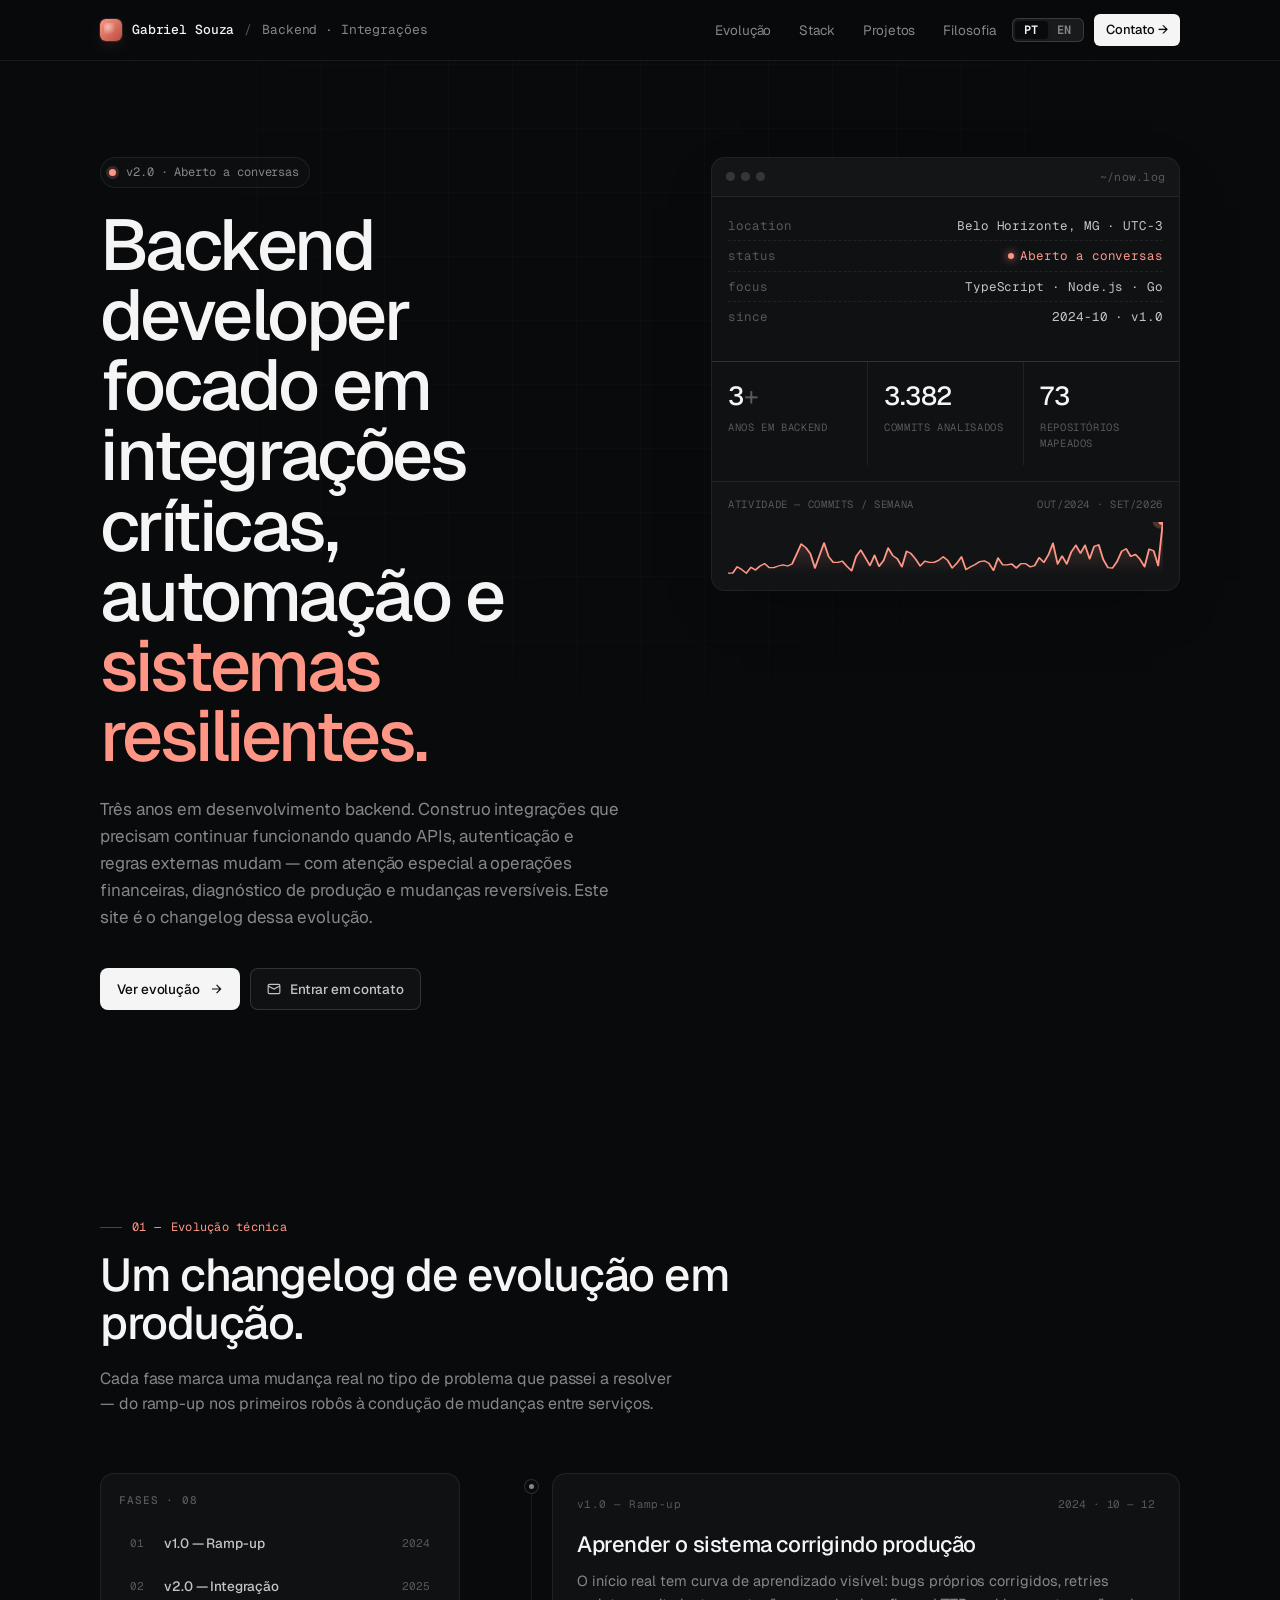
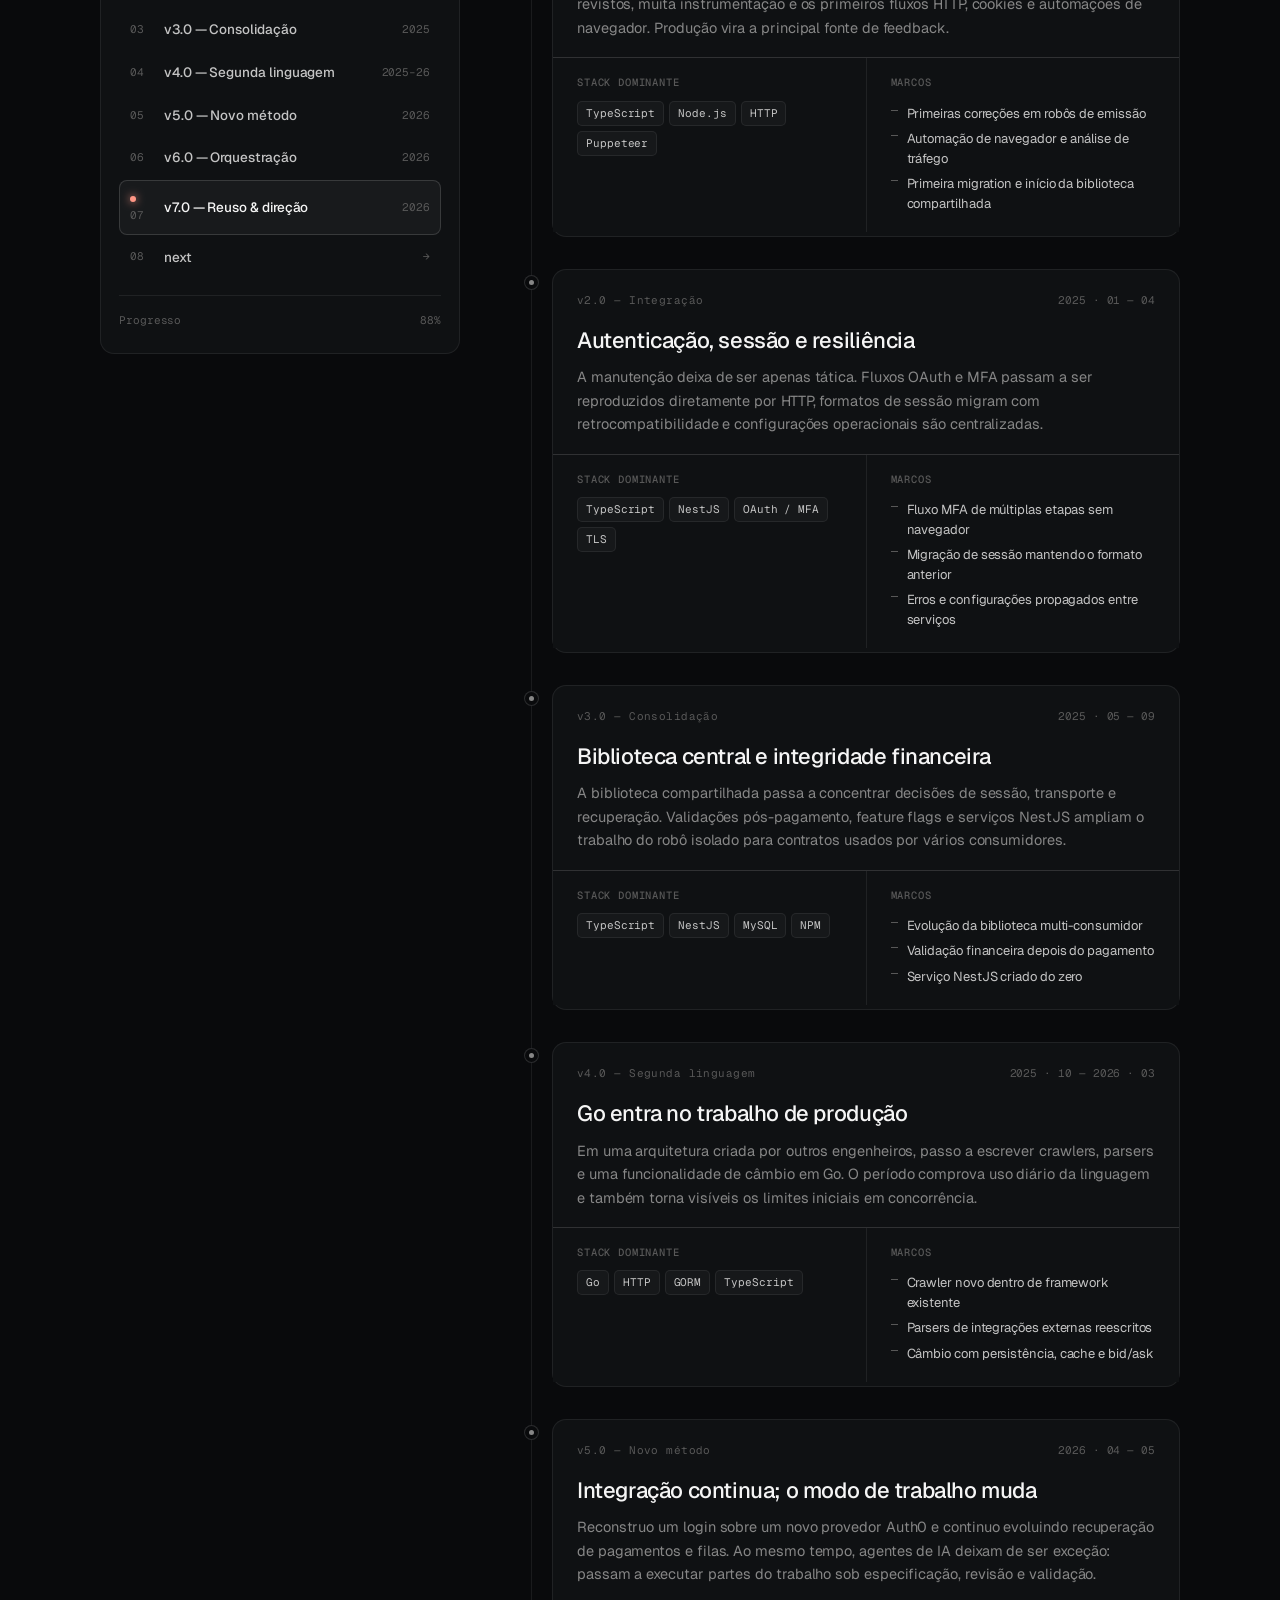
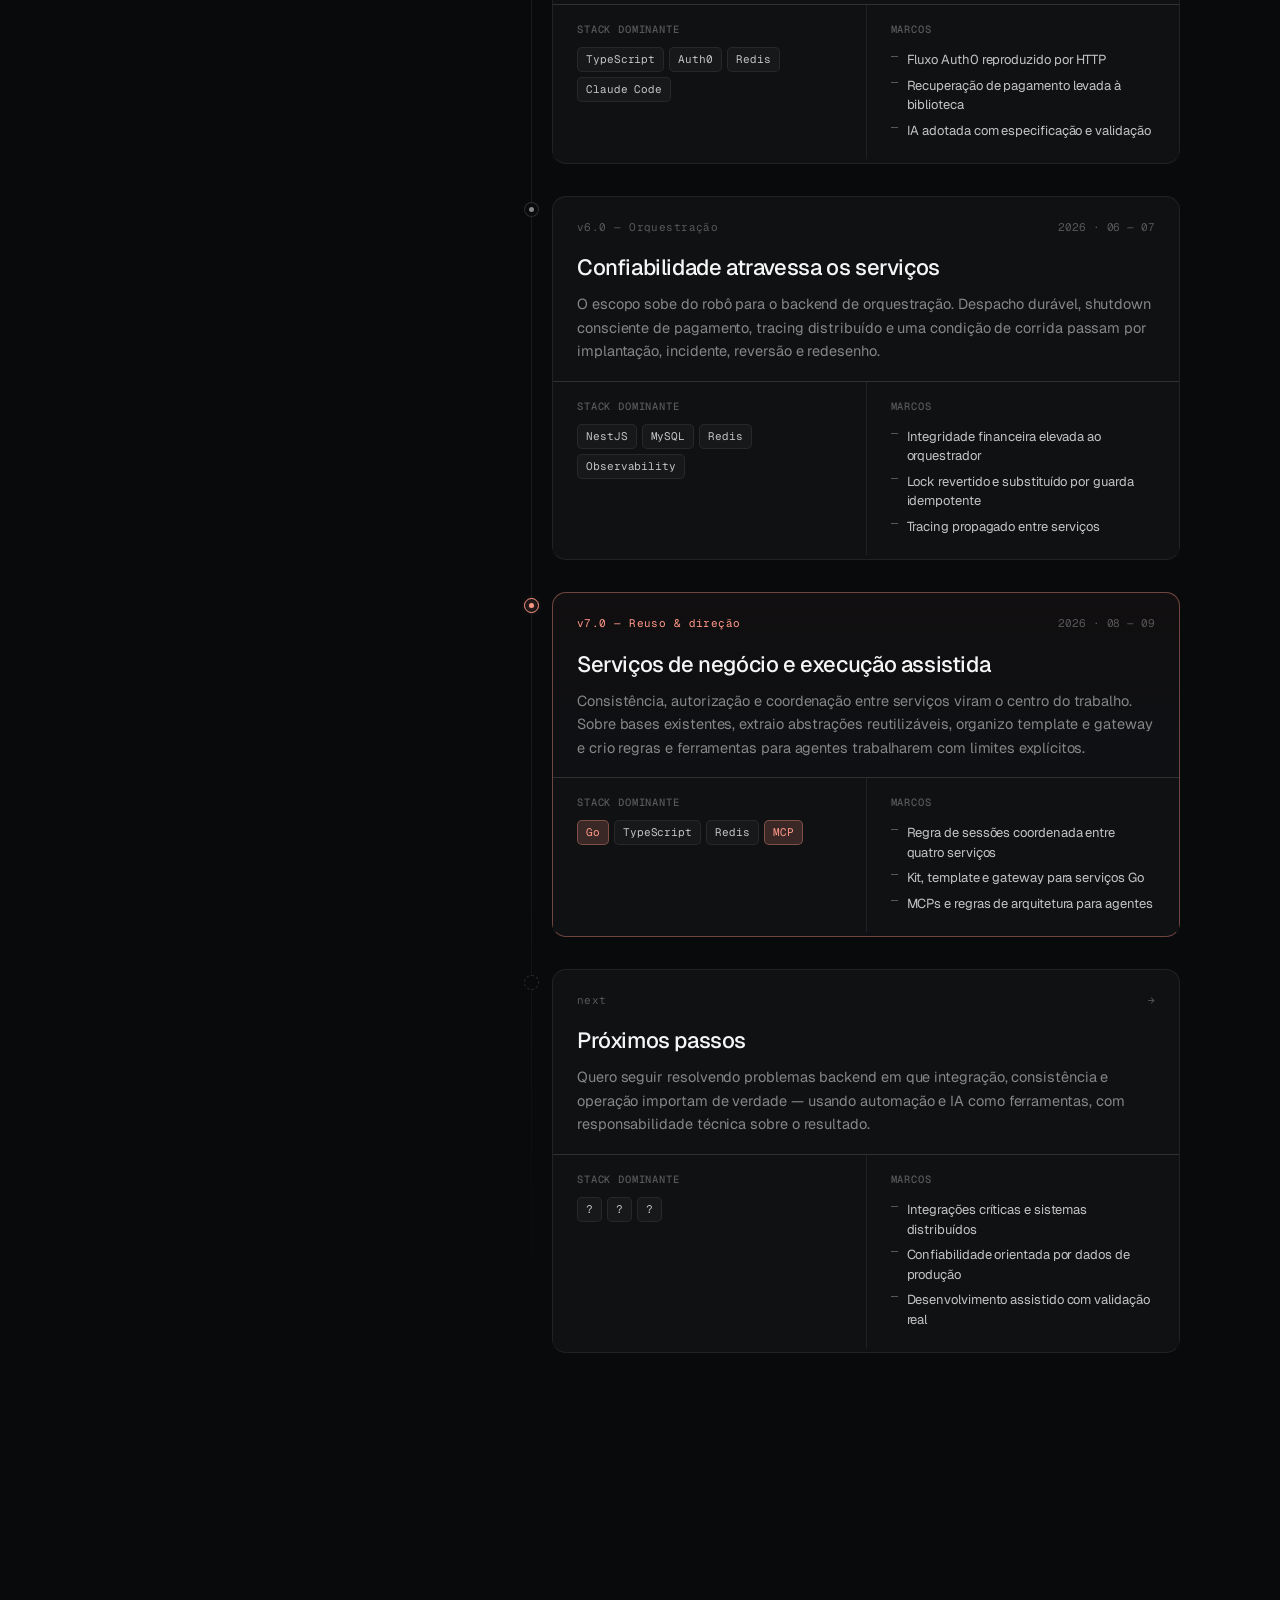
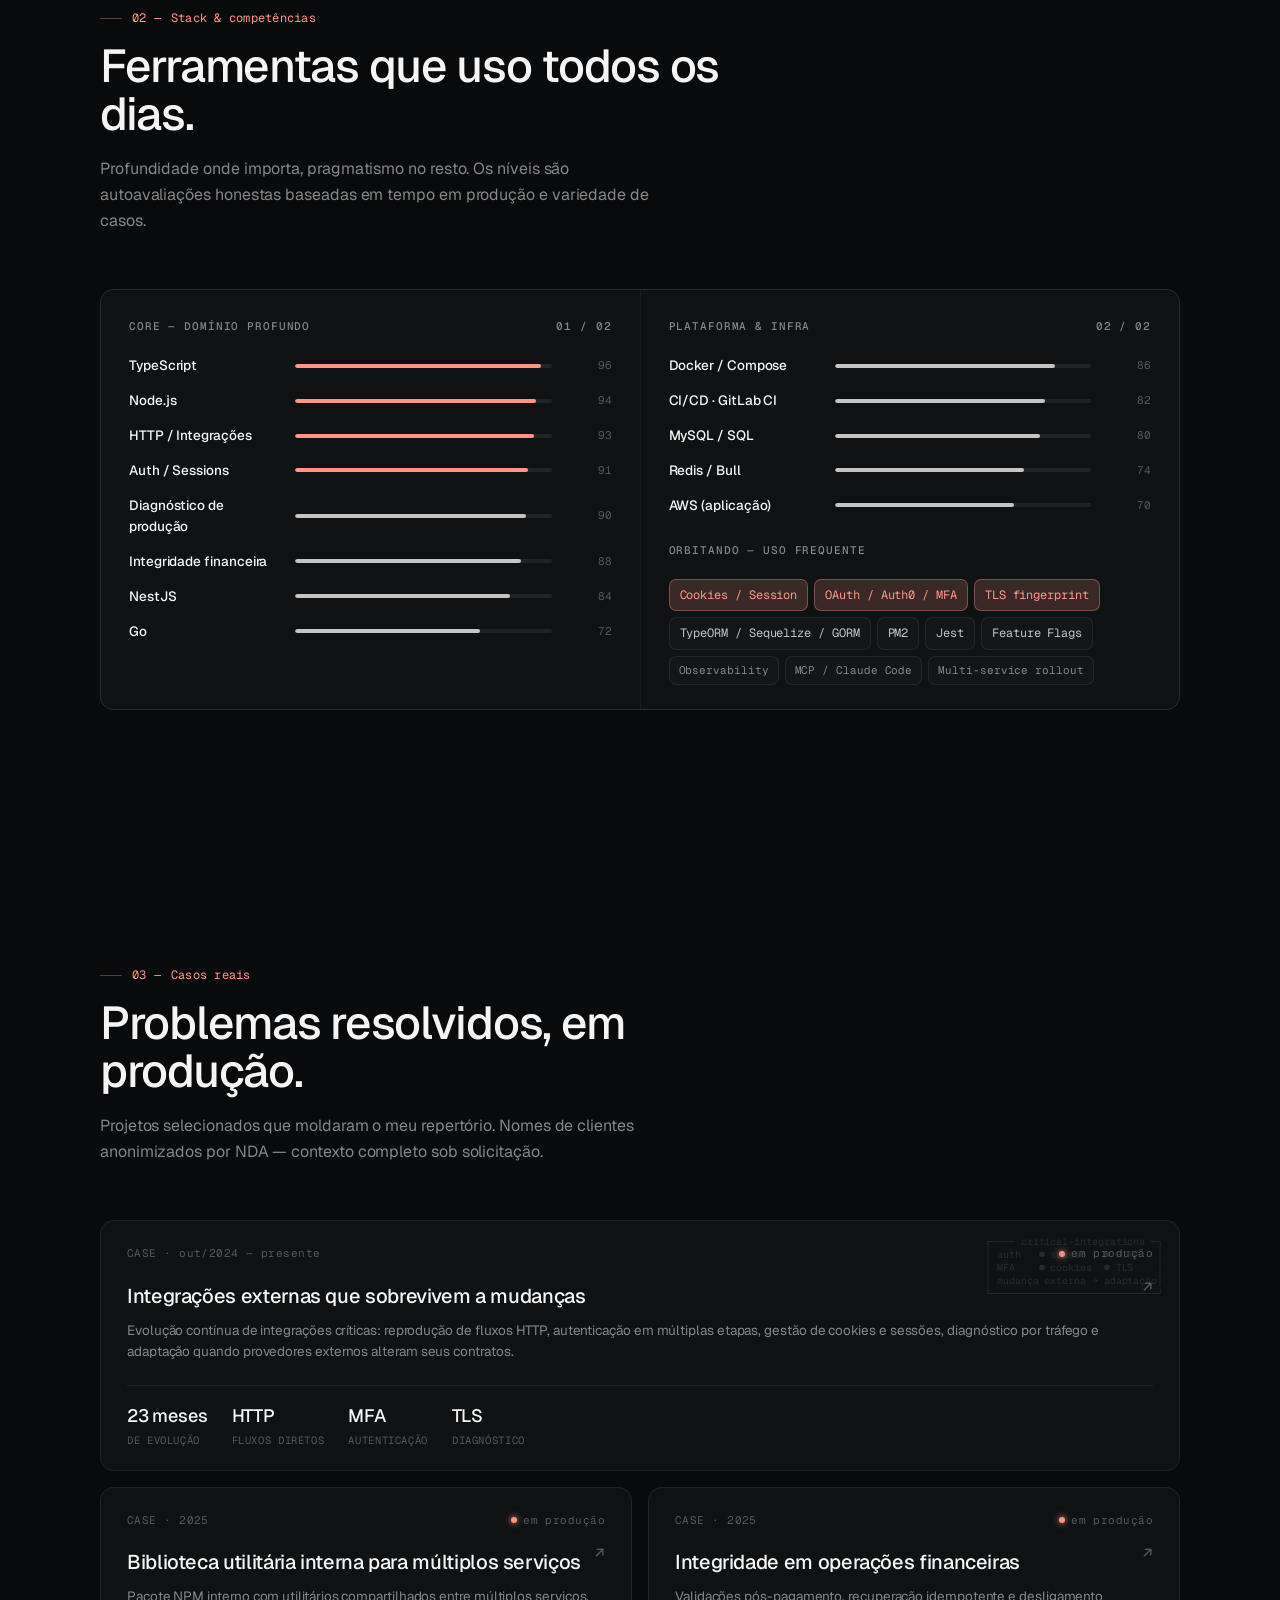
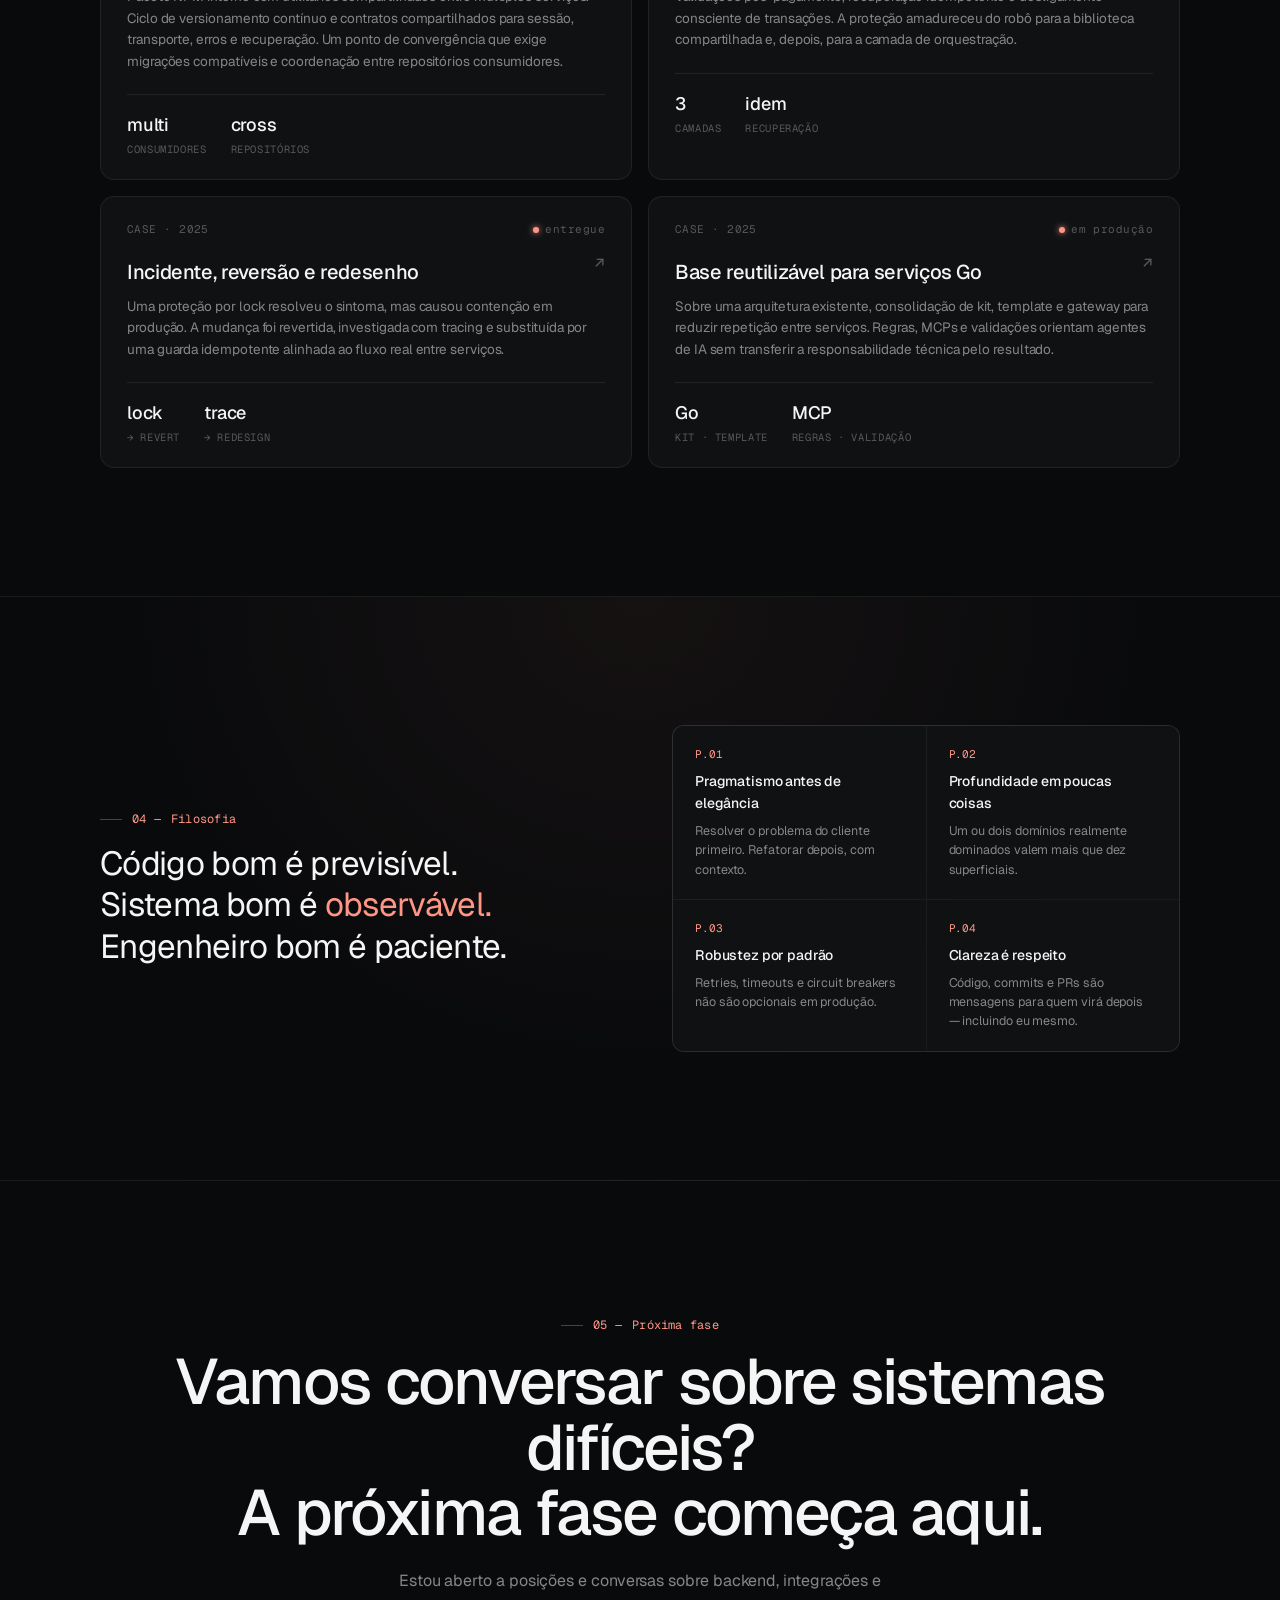
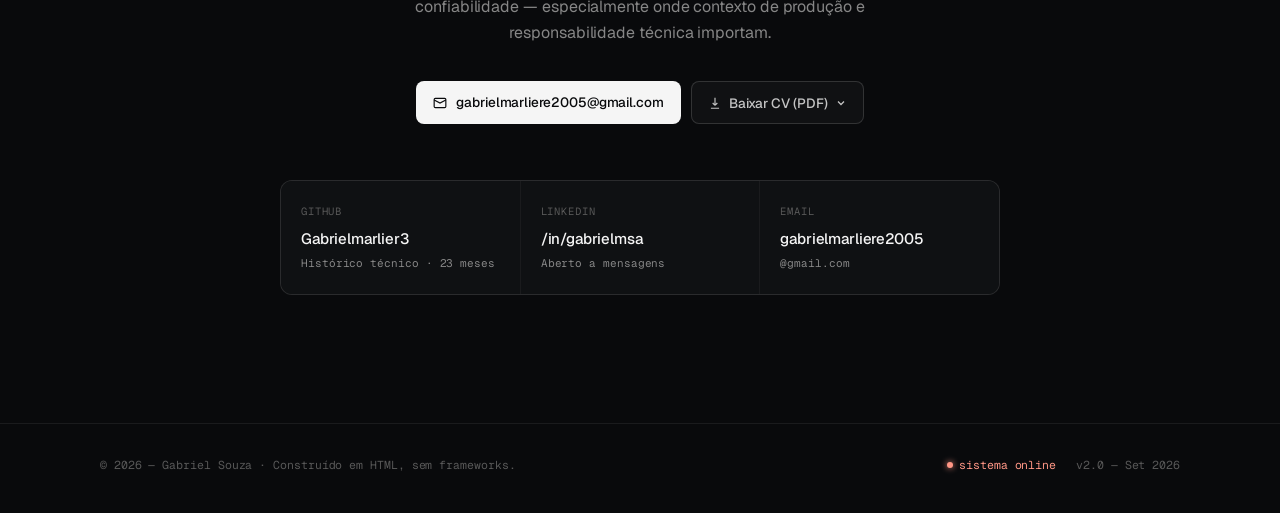
==== commit 9ff01300: "docs: remover secao de certificacoes Co-Authored-By: Claude Opus 5.5 <noreply@anthropic.com>" ====
--- a/index.html
+++ b/index.html
@@ -652,7 +652,6 @@
       <a href="#evolution" data-i18n="nav.evolution">Evolução</a>
       <a href="#stack" data-i18n="nav.stack">Stack</a>
       <a href="#projects" data-i18n="nav.projects">Projetos</a>
-      <a href="#certifications" data-i18n="nav.certifications">Certs</a>
       <a href="#philosophy" data-i18n="nav.philosophy">Filosofia</a>
       <div class="nav-lang" id="nav-lang">
         <button class="nav-lang-btn active" data-l="pt">PT</button>
@@ -945,24 +944,11 @@
   </div>
 </section>
 
-<!-- CERTIFICATIONS -->
-<section id="certifications">
-  <div class="container">
-    <div class="section-head">
-      <div class="section-eyebrow">04 — <span data-i18n="cert.eyebrow">Certificações</span></div>
-    </div>
-    <div class="cert-grid">
-      <div data-iframe-width="150" data-iframe-height="270" data-share-badge-id="199df8f6-acbe-4152-be3c-9a14acc23b0a" data-share-badge-host="https://www.credly.com"></div>
-    </div>
-  </div>
-</section>
-<script type="text/javascript" async src="https://cdn.credly.com/assets/utilities/embed.js"></script>
-
 <!-- PHILOSOPHY -->
 <section id="philosophy" class="philo">
   <div class="container philo-grid">
     <div>
-      <div class="section-eyebrow">05 — <span data-i18n="ph.eyebrow">Filosofia</span></div>
+      <div class="section-eyebrow">04 — <span data-i18n="ph.eyebrow">Filosofia</span></div>
       <blockquote class="philo-quote">
         <span data-i18n="ph.q1">Código bom é</span>
         <span class="serif" data-i18n="ph.q2">previsível.</span><br>
@@ -1001,7 +987,7 @@
 <!-- CTA -->
 <section id="contact" class="cta">
   <div class="container">
-    <div class="section-eyebrow" style="justify-content:center;display:inline-flex;">06 — <span data-i18n="ct.eyebrow">Próxima fase</span></div>
+    <div class="section-eyebrow" style="justify-content:center;display:inline-flex;">05 — <span data-i18n="ct.eyebrow">Próxima fase</span></div>
     <h2>
       <span data-i18n="ct.t1">Vamos conversar sobre</span>
       <span class="serif" data-i18n="ct.t2">sistemas difíceis?</span><br>
@@ -1304,7 +1290,6 @@
     'nav.evolution': 'Evolution',
     'nav.stack': 'Stack',
     'nav.projects': 'Projects',
-    'nav.certifications': 'Certs',
     'nav.philosophy': 'Philosophy',
     'cert.eyebrow': 'Certifications',
     'cert.title': 'Credentials',
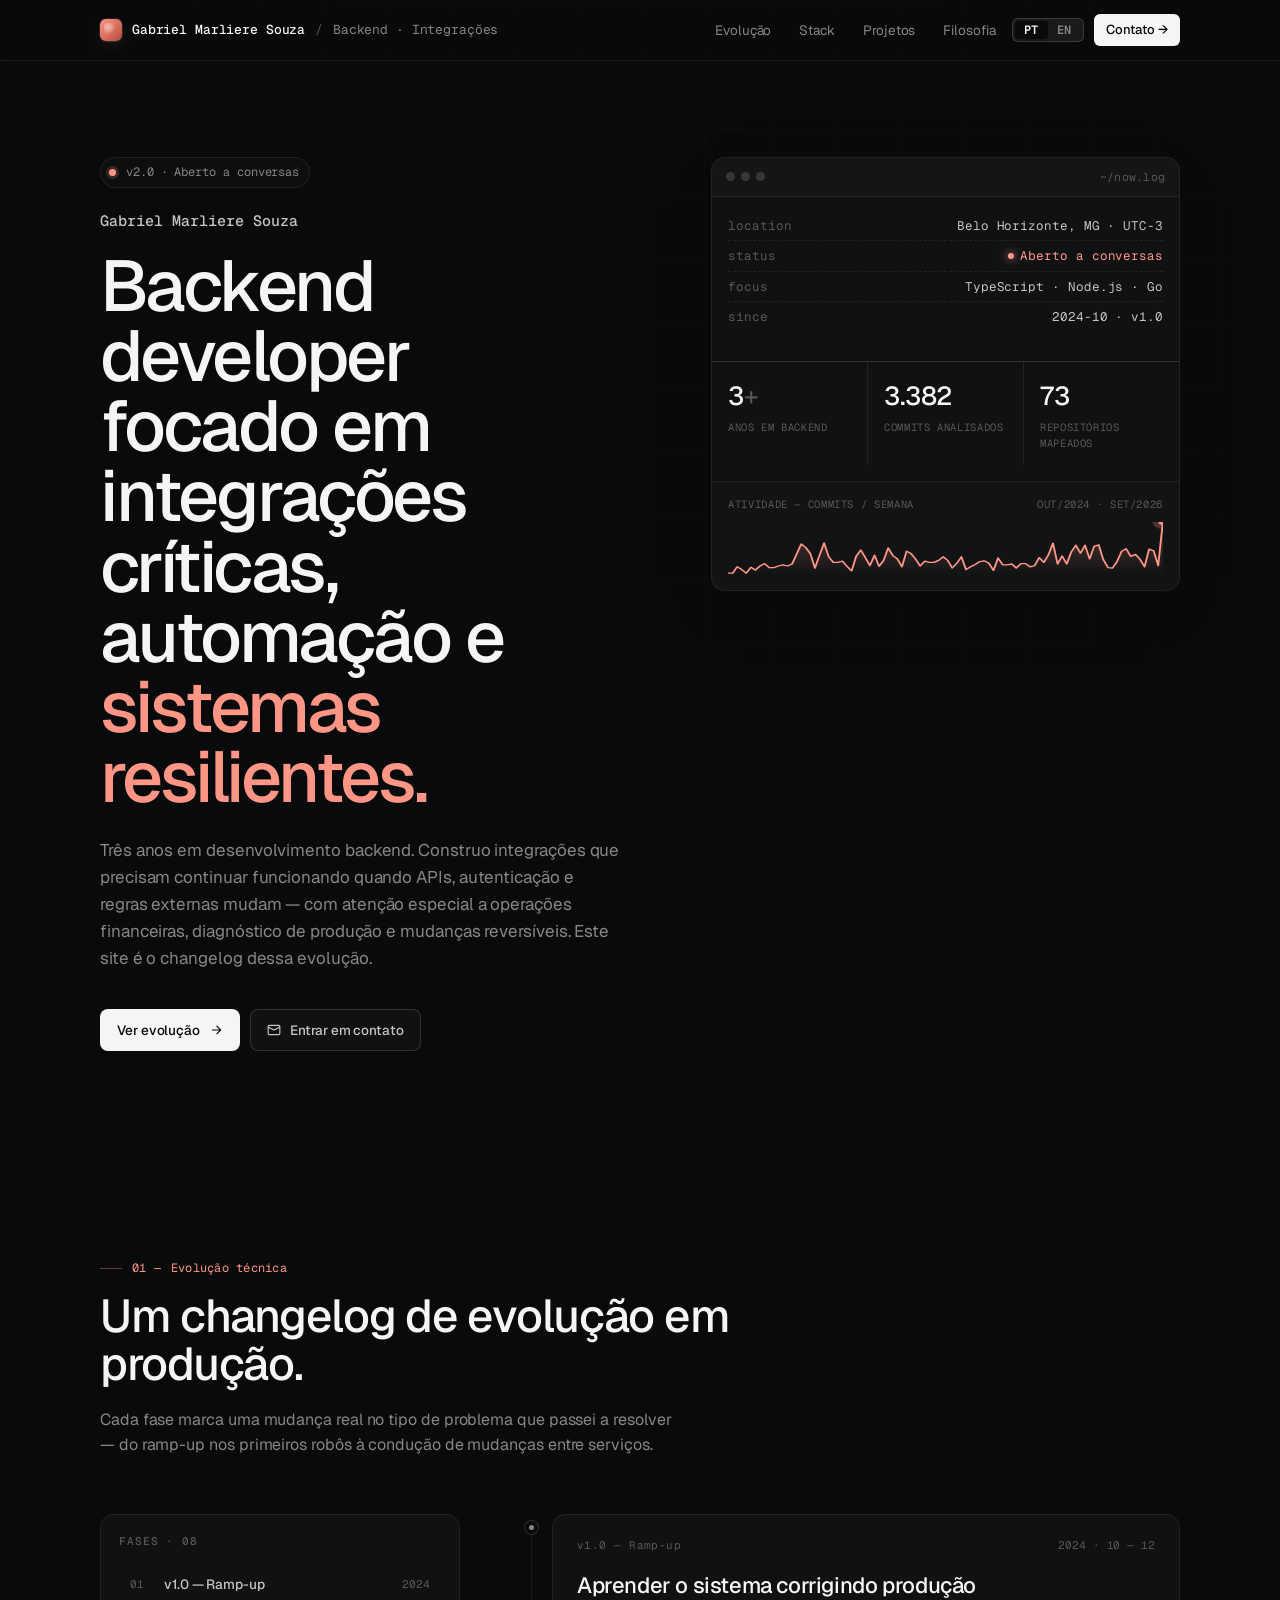
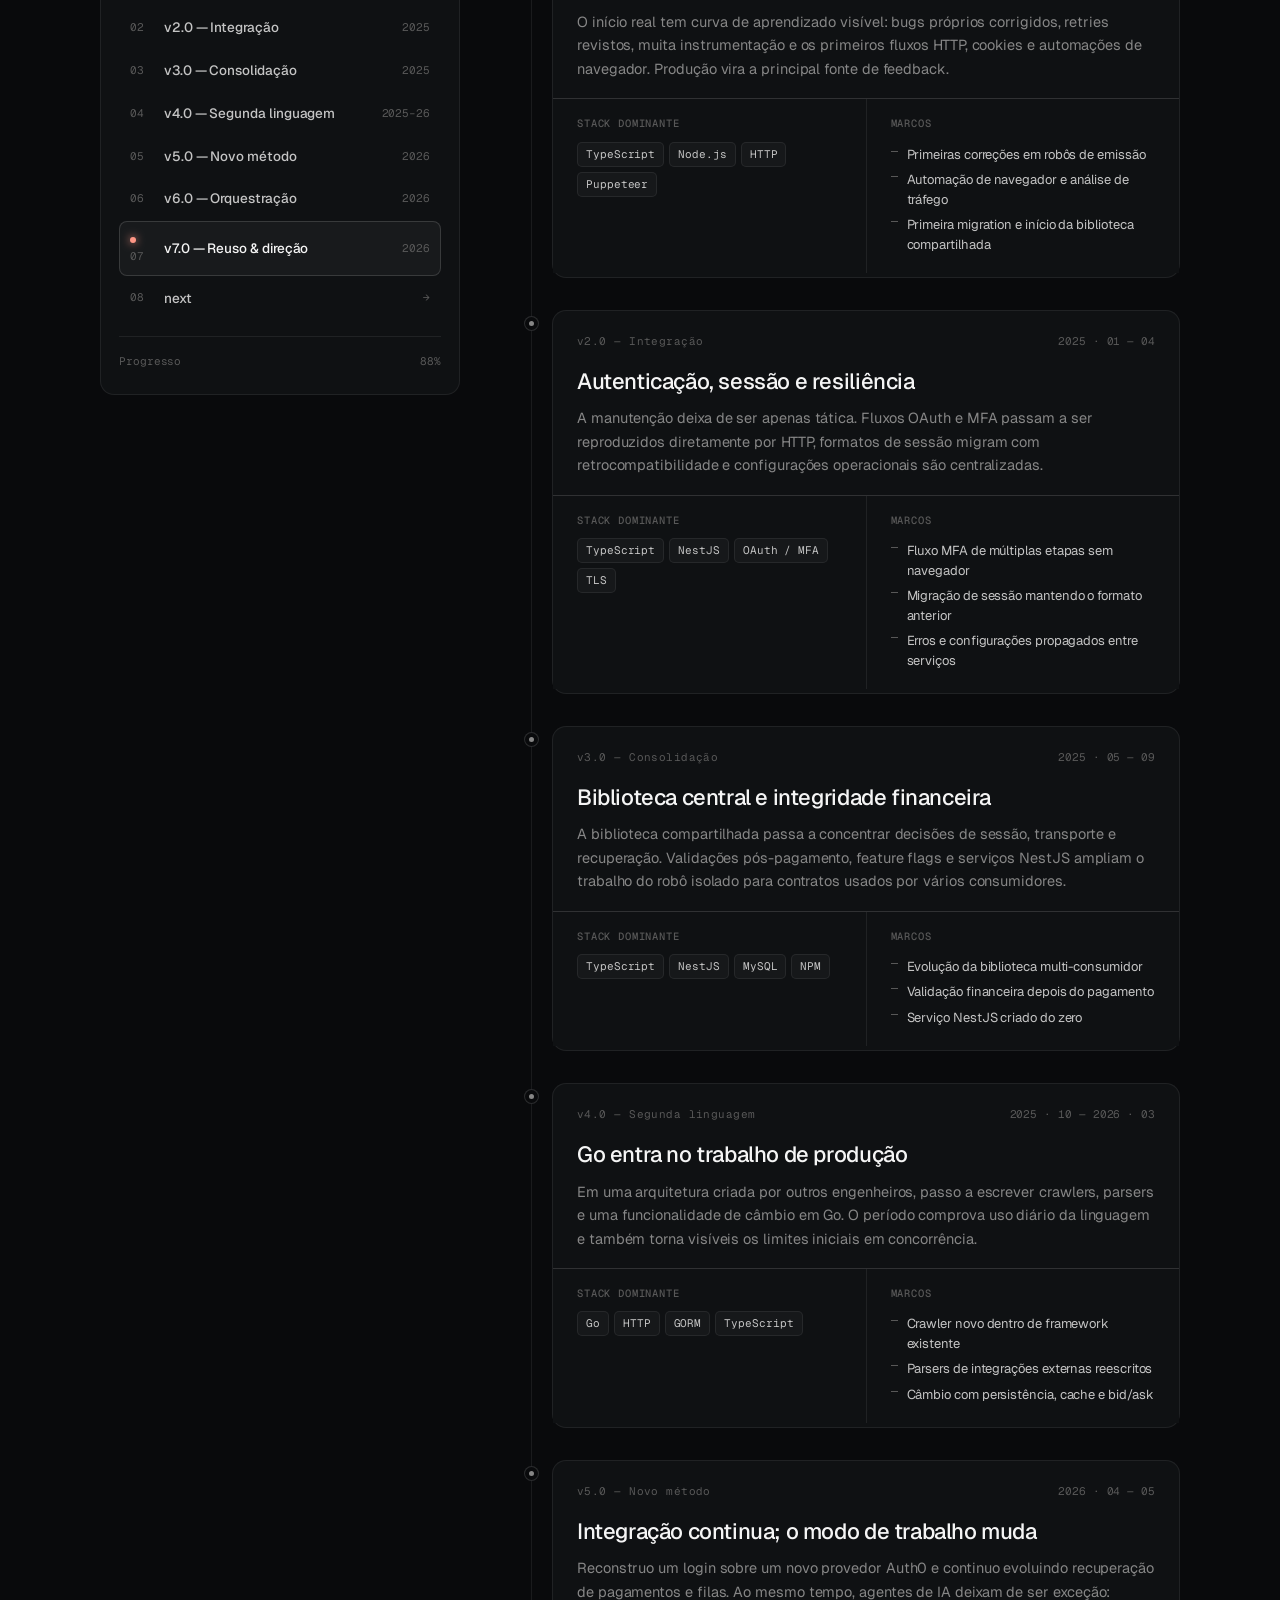
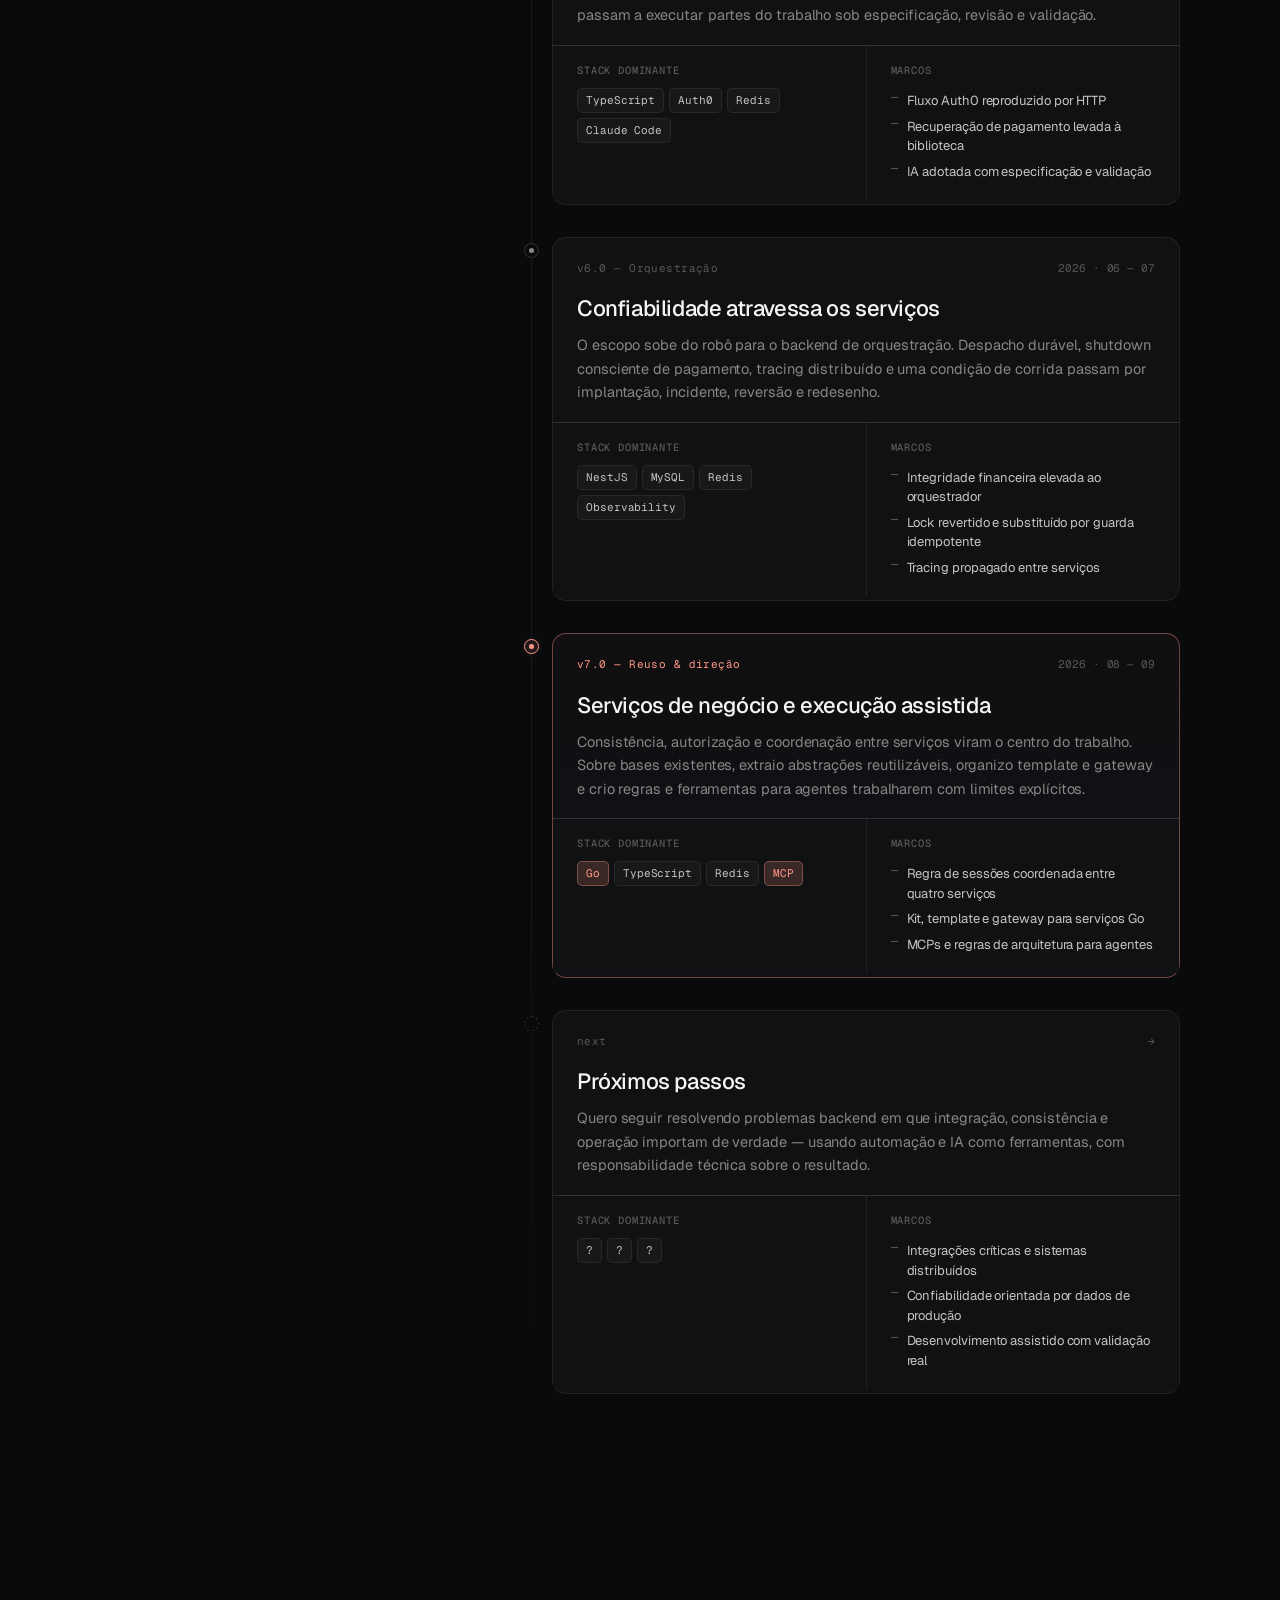
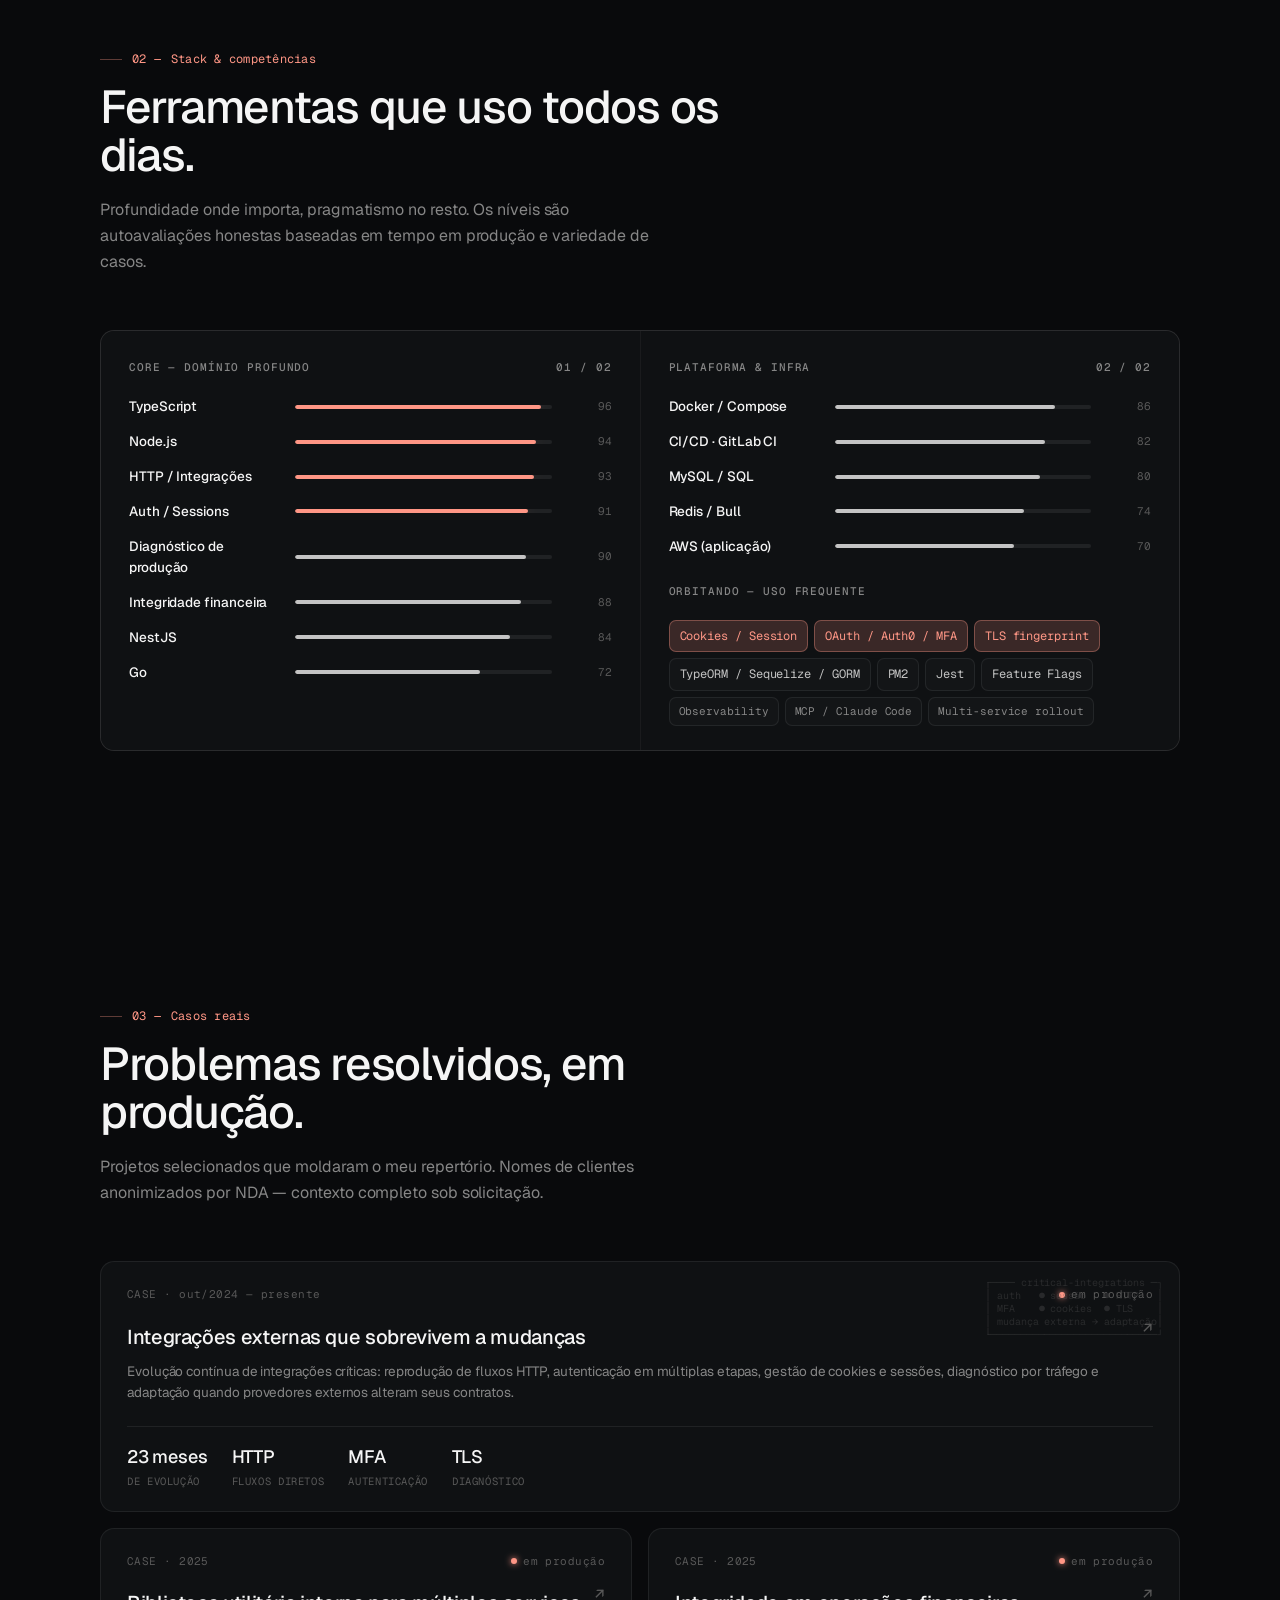
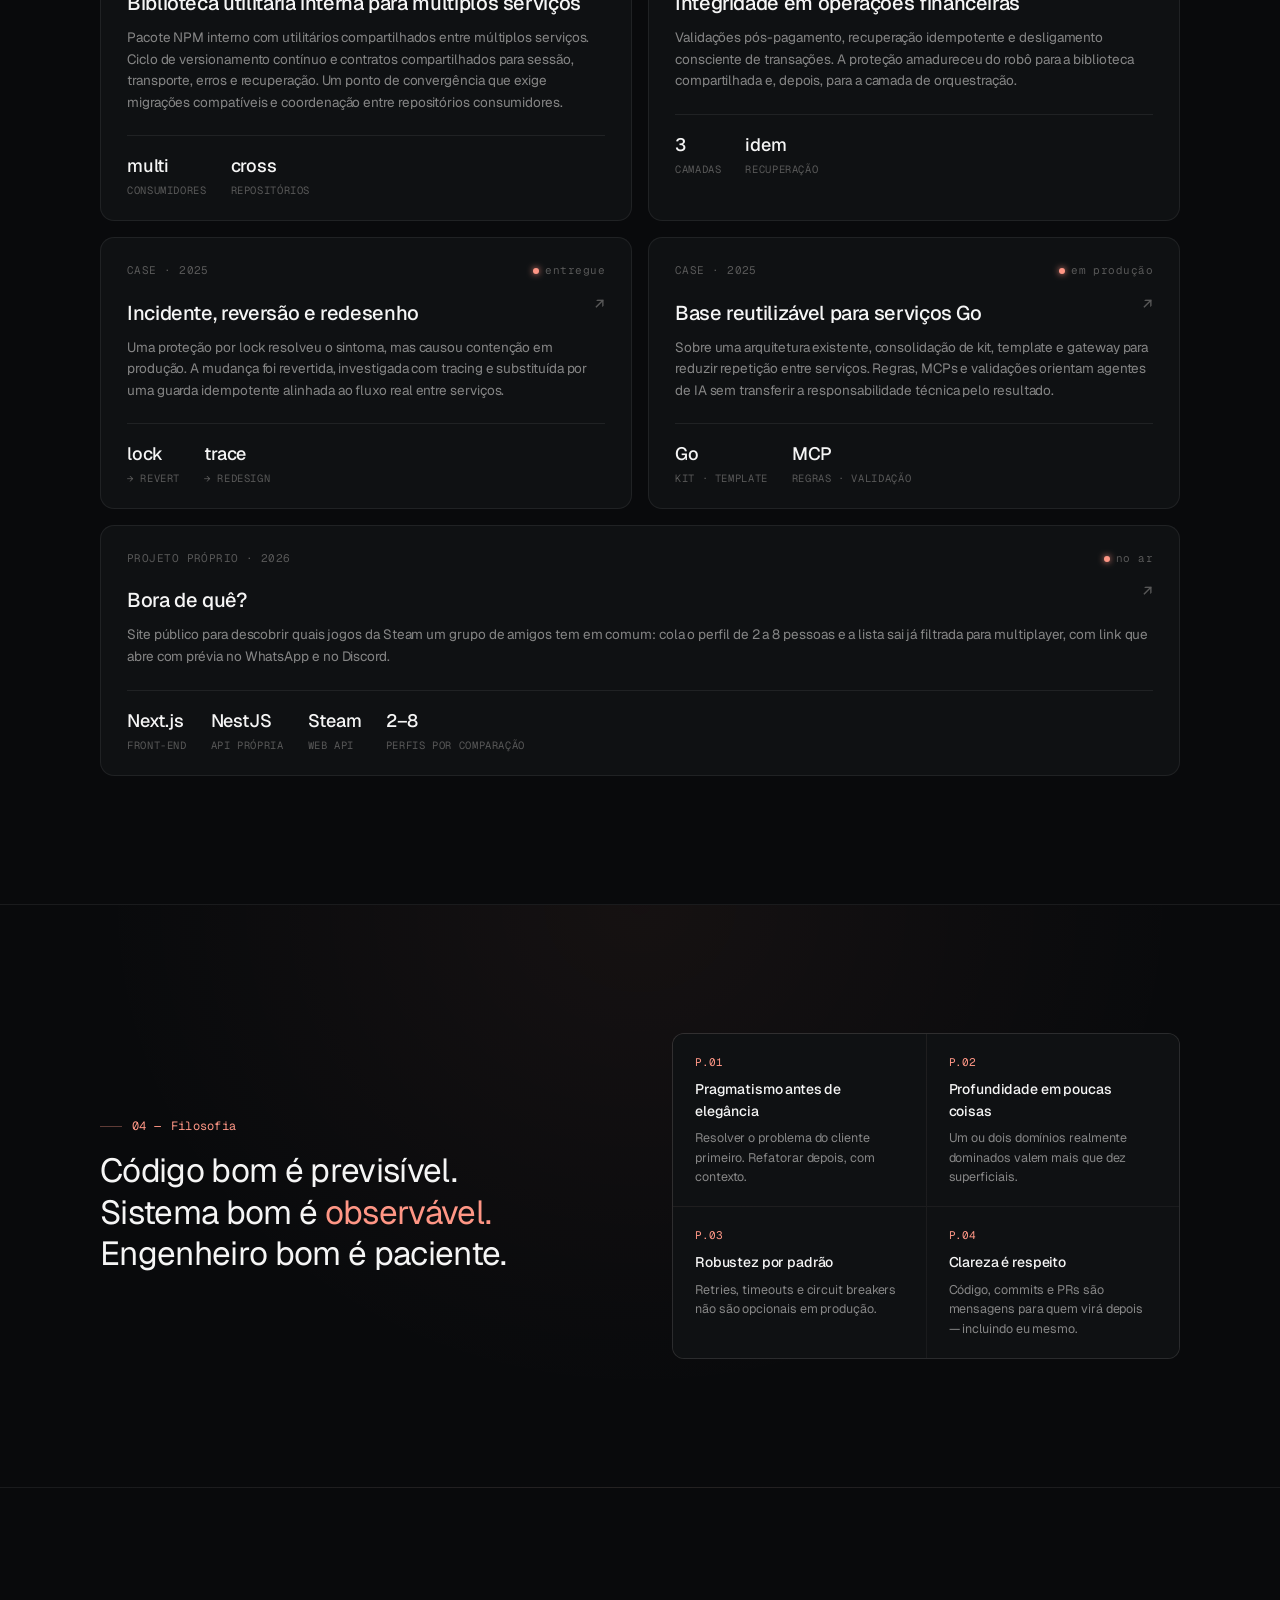
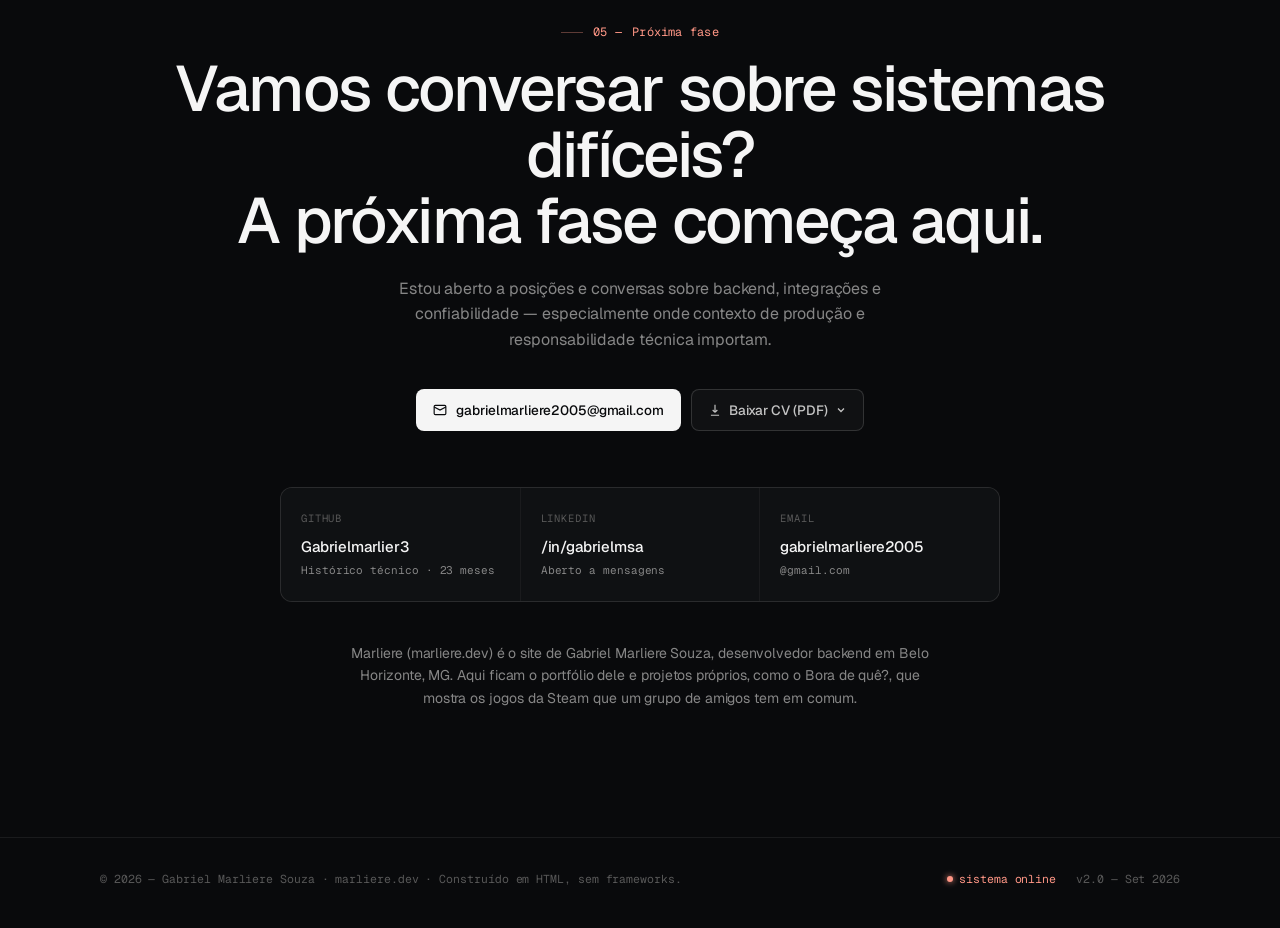
==== commit 2c8b0fd4: "feat: associar o nome Marliere ao portfolio - nome Gabriel Marliere Souza no titulo, no topo, no her" ====
--- a/index.html
+++ b/index.html
@@ -3,8 +3,80 @@
 <head>
 <meta charset="utf-8" />
 <meta name="viewport" content="width=device-width, initial-scale=1" />
-<title>Gabriel Souza — Backend Developer · Integrações & Automação</title>
-<meta name="description" content="Backend developer especializado em integrações críticas, automação e confiabilidade de sistemas em produção com TypeScript, Node.js e Go." />
+<title>Gabriel Marliere Souza — Backend Developer · Integrações & Automação</title>
+<meta name="description" content="Gabriel Marliere Souza é backend developer em Belo Horizonte, especializado em integrações críticas, automação e confiabilidade de sistemas em produção com TypeScript, Node.js e Go." />
+<link rel="canonical" href="https://marliere.dev/" />
+<link rel="icon" href="/icon.svg" type="image/svg+xml" />
+<meta name="author" content="Gabriel Marliere Souza" />
+
+<meta property="og:type" content="profile" />
+<meta property="og:site_name" content="Marliere" />
+<meta property="og:locale" content="pt_BR" />
+<meta property="og:url" content="https://marliere.dev/" />
+<meta property="og:title" content="Gabriel Marliere Souza — Backend Developer" />
+<meta property="og:description" content="Integrações críticas, automação e sistemas resilientes com TypeScript, Node.js e Go." />
+<meta property="og:image" content="https://marliere.dev/og.png" />
+<meta property="og:image:type" content="image/png" />
+<meta property="og:image:width" content="1200" />
+<meta property="og:image:height" content="630" />
+<meta property="og:image:alt" content="Gabriel Marliere Souza, backend developer · marliere.dev" />
+<meta property="profile:first_name" content="Gabriel" />
+<meta property="profile:last_name" content="Marliere Souza" />
+<meta name="twitter:card" content="summary_large_image" />
+<meta name="twitter:title" content="Gabriel Marliere Souza — Backend Developer" />
+<meta name="twitter:description" content="Integrações críticas, automação e sistemas resilientes com TypeScript, Node.js e Go." />
+<meta name="twitter:image" content="https://marliere.dev/og.png" />
+
+<script type="application/ld+json">
+{
+  "@context": "https://schema.org",
+  "@graph": [
+    {
+      "@type": "Person",
+      "@id": "https://marliere.dev/#person",
+      "name": "Gabriel Marliere Souza",
+      "givenName": "Gabriel",
+      "familyName": "Marliere Souza",
+      "alternateName": ["Gabriel Marliere", "Gabriel Souza"],
+      "jobTitle": "Backend Developer",
+      "description": "Backend developer focado em integrações críticas, automação e sistemas resilientes.",
+      "url": "https://marliere.dev/",
+      "address": {
+        "@type": "PostalAddress",
+        "addressLocality": "Belo Horizonte",
+        "addressRegion": "MG",
+        "addressCountry": "BR"
+      },
+      "knowsAbout": ["Backend development", "TypeScript", "Node.js", "Go", "Integrações de sistemas", "Automação", "Confiabilidade de sistemas"],
+      "sameAs": [
+        "https://github.com/Gabrielmarlier3",
+        "https://github.com/marliere-dev",
+        "https://www.linkedin.com/in/gabrielmsa"
+      ]
+    },
+    {
+      "@type": "WebSite",
+      "@id": "https://marliere.dev/#website",
+      "url": "https://marliere.dev/",
+      "name": "Marliere",
+      "alternateName": "marliere.dev",
+      "description": "Site de Gabriel Marliere Souza, com o portfólio dele e projetos próprios.",
+      "inLanguage": "pt-BR",
+      "publisher": { "@id": "https://marliere.dev/#person" }
+    },
+    {
+      "@type": "ProfilePage",
+      "@id": "https://marliere.dev/#profile",
+      "url": "https://marliere.dev/",
+      "name": "Gabriel Marliere Souza — Backend Developer",
+      "inLanguage": "pt-BR",
+      "isPartOf": { "@id": "https://marliere.dev/#website" },
+      "mainEntity": { "@id": "https://marliere.dev/#person" },
+      "dateModified": "2026-11-08"
+    }
+  ]
+}
+</script>
 
 <link rel="preconnect" href="https://fonts.googleapis.com">
 <link rel="preconnect" href="https://fonts.gstatic.com" crossorigin>
@@ -140,6 +212,11 @@
     color: var(--fg);
   }
   h1.hero-title .accent { color: var(--accent); }
+  h1.hero-title .hero-name {
+    display: block; margin-bottom: 20px;
+    font-family: var(--mono); font-size: 15px; font-weight: 500;
+    line-height: 1.4; letter-spacing: 0; color: var(--fg-2);
+  }
 
   .hero-sub {
     font-size: 17px; line-height: 1.6; color: var(--fg-3); max-width: 520px;
@@ -483,6 +560,9 @@
   .proj-card:hover { border-color: var(--line-hi); }
   .proj-card:hover .proj-arrow { transform: translate(2px, -2px); color: var(--fg); }
   .proj-card.span-2 { grid-column: span 2; }
+  .proj-link::after { content: ''; position: absolute; inset: 0; }
+  .proj-link:focus-visible { outline: none; }
+  .proj-card:has(.proj-link:focus-visible) { border-color: var(--accent-line); }
 
   .proj-kicker {
     display: flex; justify-content: space-between; align-items: center;
@@ -555,6 +635,7 @@
   }
   .cta p { font-size: 16px; color: var(--fg-3); max-width: 520px; margin: 0 auto 36px; line-height: 1.6; }
   .cta-actions { display: inline-flex; gap: 10px; flex-wrap: wrap; justify-content: center; }
+  .cta p.site-about { font-size: 14px; max-width: 600px; margin: 40px auto 0; }
 
   .cta-channels {
     margin-top: 56px;
@@ -623,6 +704,8 @@
     .nav-lang { display: flex; }
   }
   @media (max-width: 600px) {
+    .brand-sep, .brand-role, .nav-links .nav-cta { display: none; }
+    .brand-name { white-space: nowrap; }
     .proj-viz { display: none; }
     .proj-stats { display: grid; grid-template-columns: repeat(2, minmax(0, 1fr)); gap: 16px; }
   }
@@ -644,7 +727,7 @@
   <div class="container nav-inner">
     <a class="brand" href="#">
       <span class="brand-mark"></span>
-      <span class="brand-name">Gabriel Souza</span>
+      <span class="brand-name">Gabriel Marliere Souza</span>
       <span class="brand-sep">/</span>
       <span class="brand-role" data-i18n="role">Backend · Integrações</span>
     </a>
@@ -671,6 +754,7 @@
         <span data-i18n="hero.eyebrow">v2.0 · Aberto a conversas</span>
       </span>
       <h1 class="hero-title">
+        <span class="hero-name">Gabriel Marliere Souza</span>
         <span data-i18n="hero.title1">Backend developer</span><br>
         <span class="serif" data-i18n="hero.title2">focado em</span>
         <span data-i18n="hero.title3">integrações críticas,</span><br>
@@ -938,6 +1022,28 @@
         <div class="proj-stats">
           <div><span class="n">Go</span><span class="l">kit · template</span></div>
           <div><span class="n">MCP</span><span class="l">regras · validação</span></div>
+        </div>
+      </article>
+
+      <article class="proj-card span-2">
+        <div class="proj-kicker">
+          <span data-i18n="pr.c6.k">PROJETO PRÓPRIO · 2026</span>
+          <span class="status" data-i18n="pr.status.live">no ar</span>
+        </div>
+        <h3 class="proj-title">
+          <a class="proj-link" href="https://boradeque.marliere.dev/">Bora de quê?</a>
+          <span class="proj-arrow">↗</span>
+        </h3>
+        <p class="proj-desc" data-i18n="pr.c6.d">
+          Site público para descobrir quais jogos da Steam um grupo de amigos tem em comum:
+          cola o perfil de 2 a 8 pessoas e a lista sai já filtrada para multiplayer, com link
+          que abre com prévia no WhatsApp e no Discord.
+        </p>
+        <div class="proj-stats">
+          <div><span class="n">Next.js</span><span class="l">front-end</span></div>
+          <div><span class="n">NestJS</span><span class="l" data-i18n="pr.c6.api">API própria</span></div>
+          <div><span class="n">Steam</span><span class="l">Web API</span></div>
+          <div><span class="n">2–8</span><span class="l" data-i18n="pr.c6.people">perfis por comparação</span></div>
         </div>
       </article>
     </div>
@@ -1036,12 +1142,14 @@
         <div class="sub">@gmail.com</div>
       </a>
     </div>
+
+    <p class="site-about" data-i18n="ct.about">Marliere (marliere.dev) é o site de Gabriel Marliere Souza, desenvolvedor backend em Belo Horizonte, MG. Aqui ficam o portfólio dele e projetos próprios, como o Bora de quê?, que mostra os jogos da Steam que um grupo de amigos tem em comum.</p>
   </div>
 </section>
 
 <footer>
   <div class="container footer-inner">
-    <div>© 2026 — Gabriel Souza · <span data-i18n="f.built">Construído em HTML, sem frameworks.</span></div>
+    <div>© 2026 — Gabriel Marliere Souza · marliere.dev · <span data-i18n="f.built">Construído em HTML, sem frameworks.</span></div>
     <div class="footer-meta">
       <span class="live" data-i18n="f.live">sistema online</span>
       <span data-i18n="f.ver">v2.0 — Set 2026</span>
@@ -1341,6 +1449,11 @@
     'pr.c4.d': 'A lock-based protection solved the symptom but caused contention in production. The change was rolled back, investigated through tracing and replaced by an idempotency guard aligned with the real cross-service flow.',
     'pr.c5.t': 'A reusable foundation for Go services',
     'pr.c5.d': 'On top of an existing architecture, a kit, template and gateway consolidate shared behavior and reduce repetition. Rules, MCPs and validation guide AI agents without transferring technical accountability for the outcome.',
+    'pr.c6.k': 'SIDE PROJECT · 2026',
+    'pr.c6.d': 'A public site that shows which Steam games a group of friends have in common: paste 2 to 8 profiles and the list comes back filtered for multiplayer, with a link that unfurls with a preview on WhatsApp and Discord.',
+    'pr.c6.api': 'own API',
+    'pr.c6.people': 'profiles per comparison',
+    'pr.status.live': 'live',
     'pr.status.prod': 'in production',
     'pr.status.delivered': 'delivered',
     'pr.months': '23 months',
@@ -1372,6 +1485,7 @@
     'ct.t3': 'The next phase starts here.',
     'ct.sub': 'I am open to roles and conversations about backend, integrations and reliability — especially where production context and technical accountability matter.',
     'ct.cv': 'Download CV (PDF)',
+    'ct.about': 'Marliere (marliere.dev) is the website of Gabriel Marliere Souza, a backend developer based in Belo Horizonte, Brazil. It hosts his portfolio and his own projects, such as Bora de quê?, which shows the Steam games a group of friends have in common.',
     'ch.li': 'Open to messages',
     'ch.gh': 'Technical history · 23 months',
     'ch.cal': '30min · technical call',
